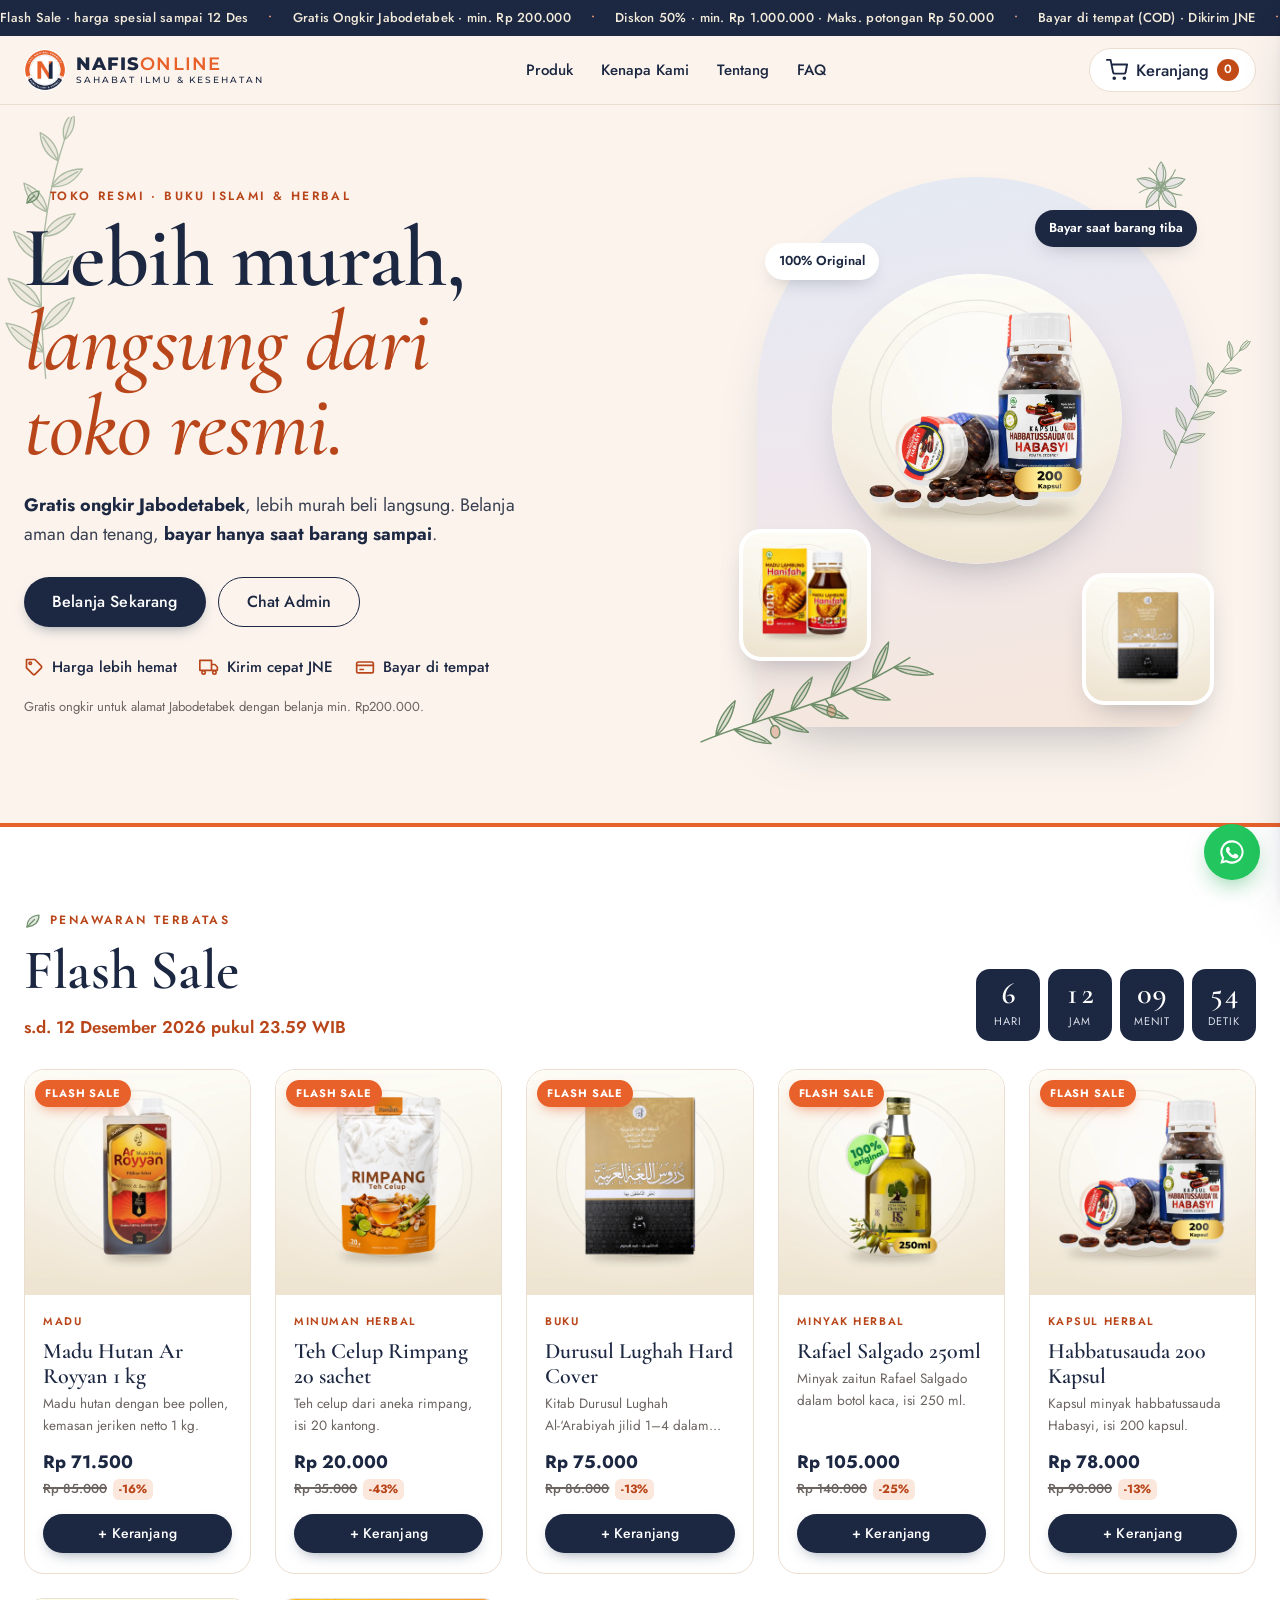
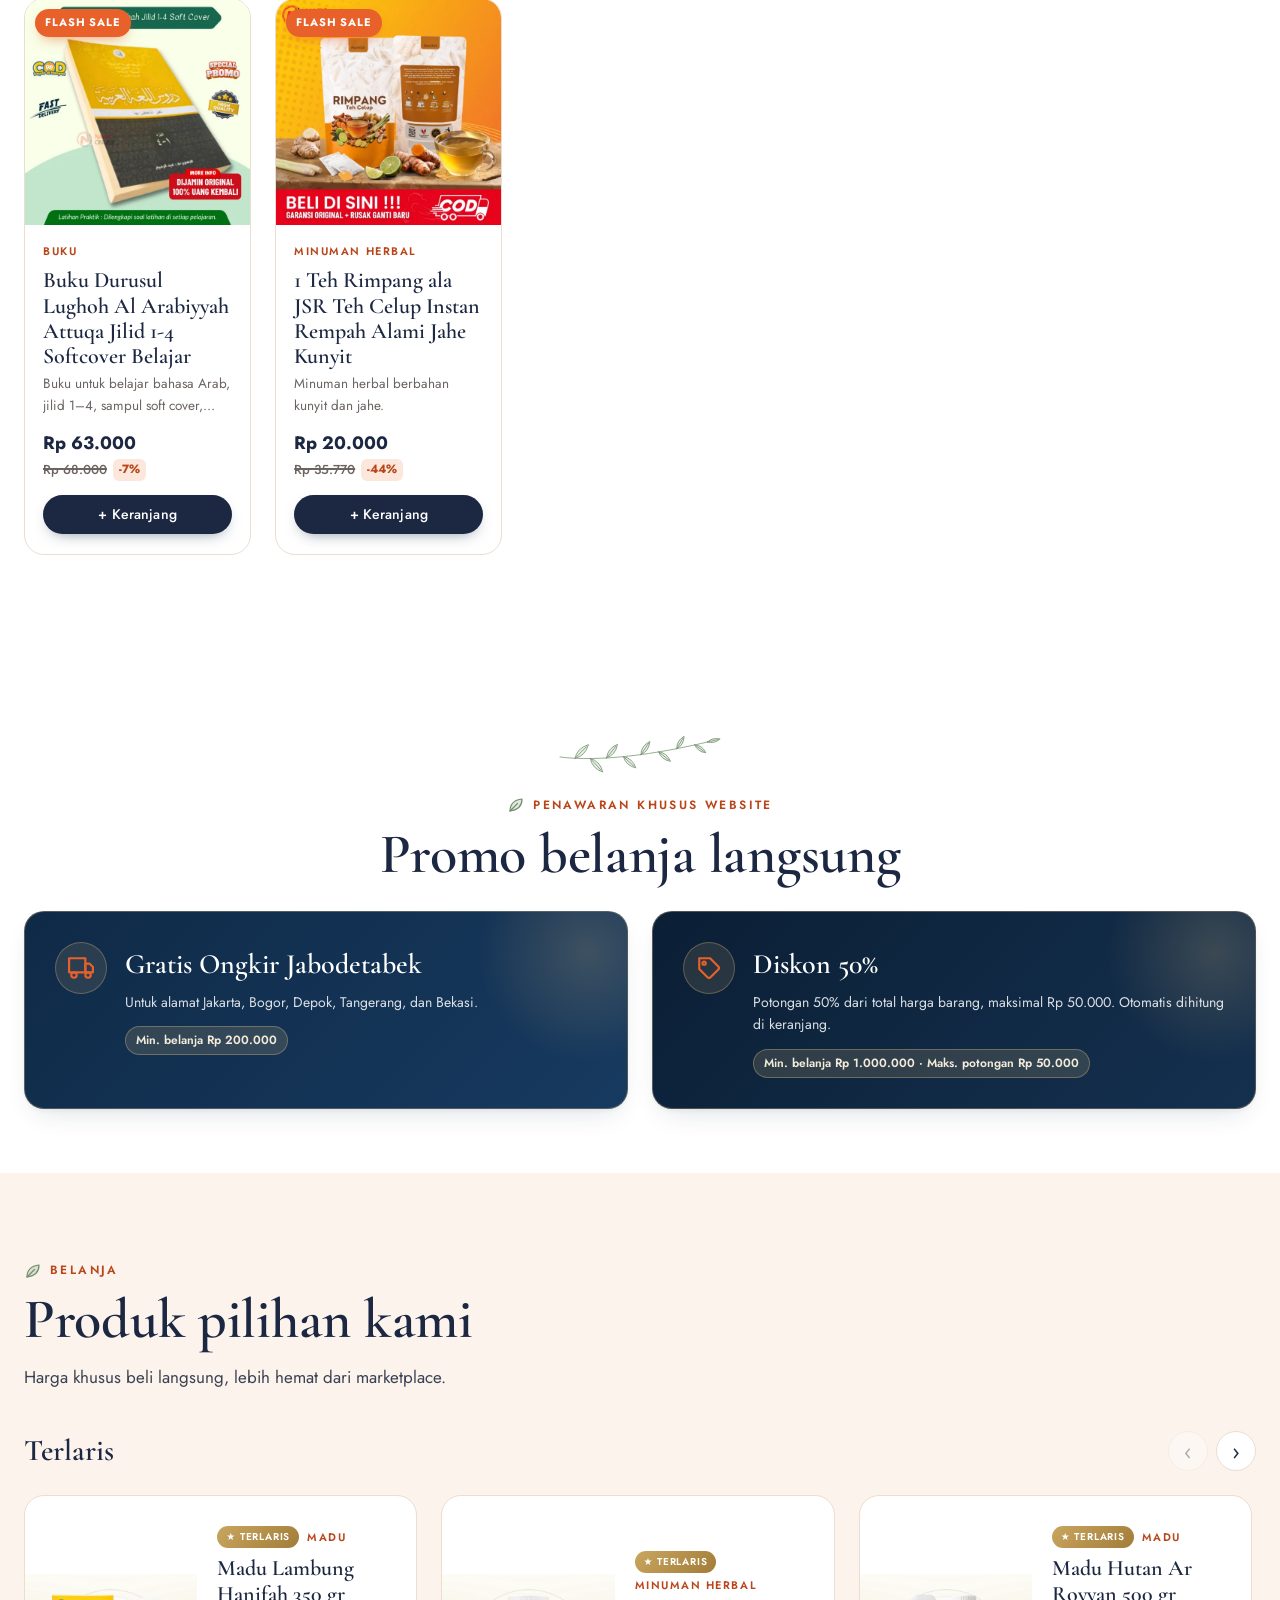
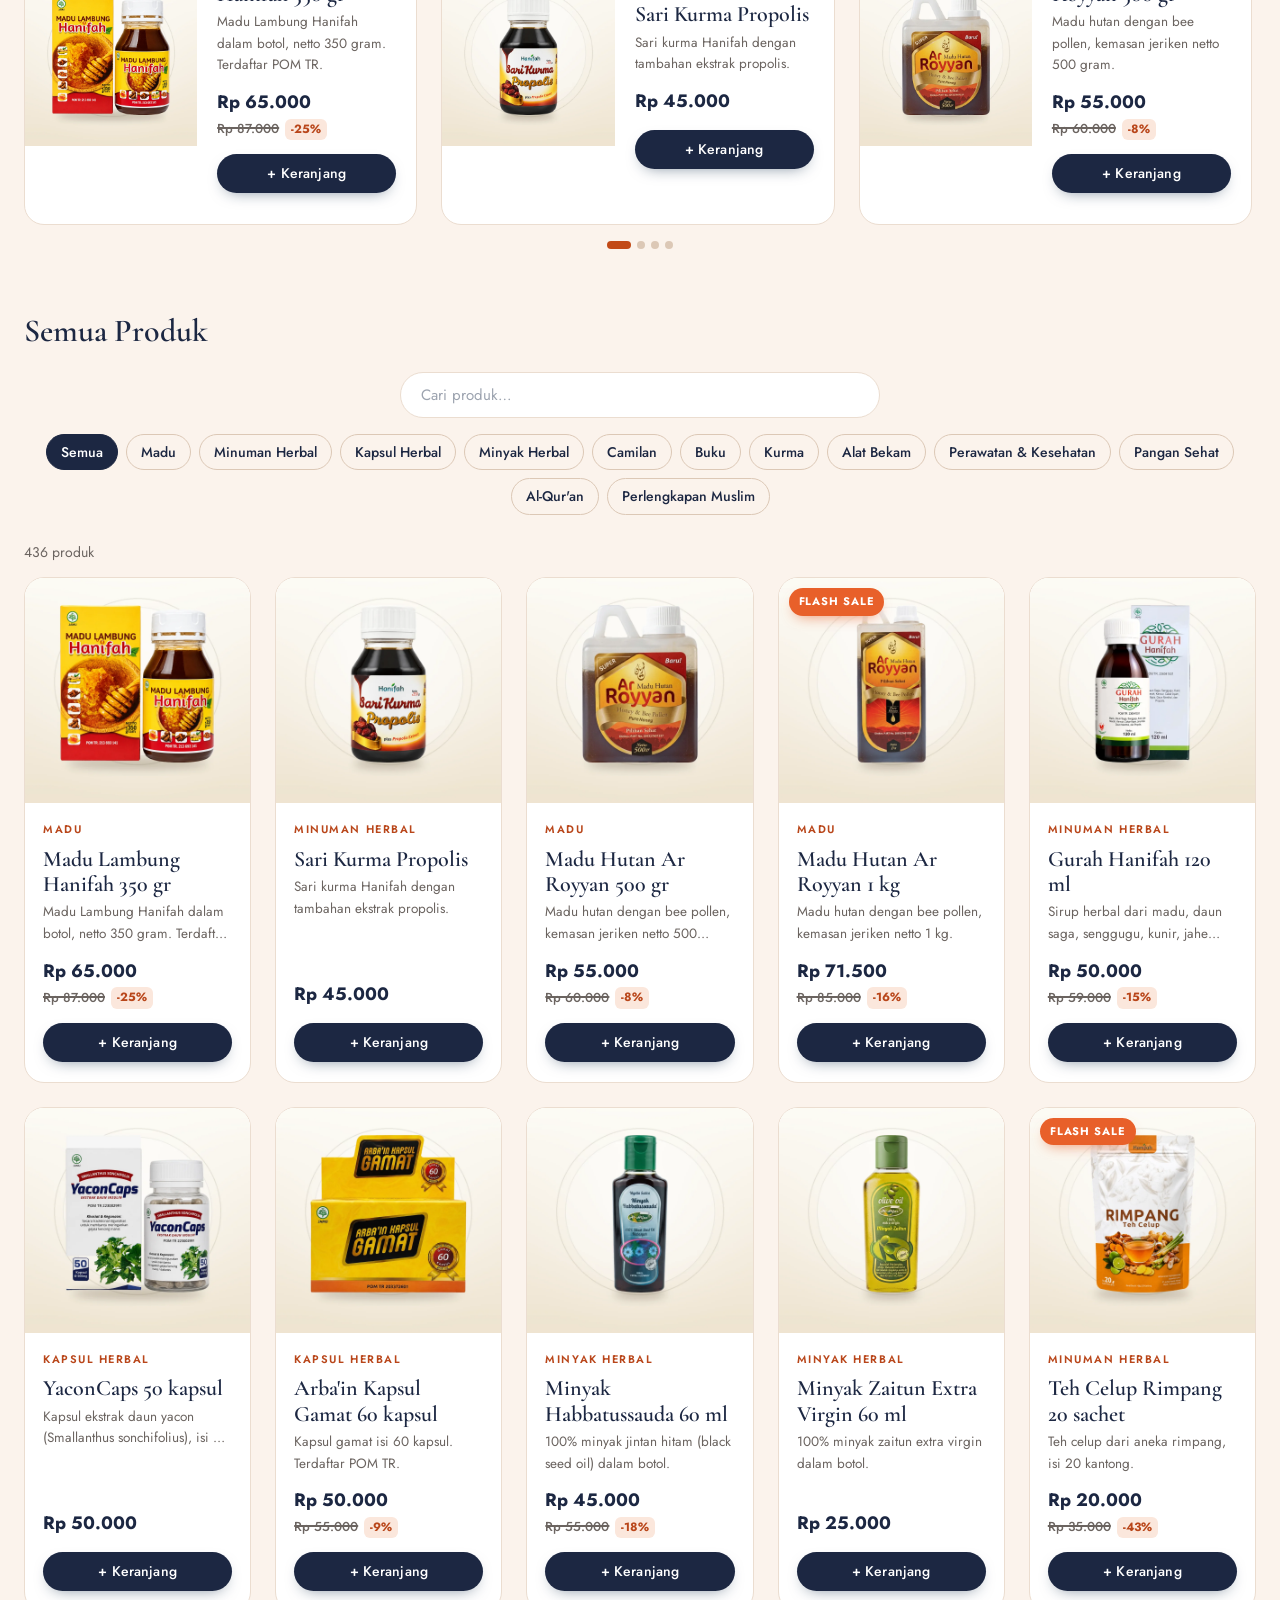
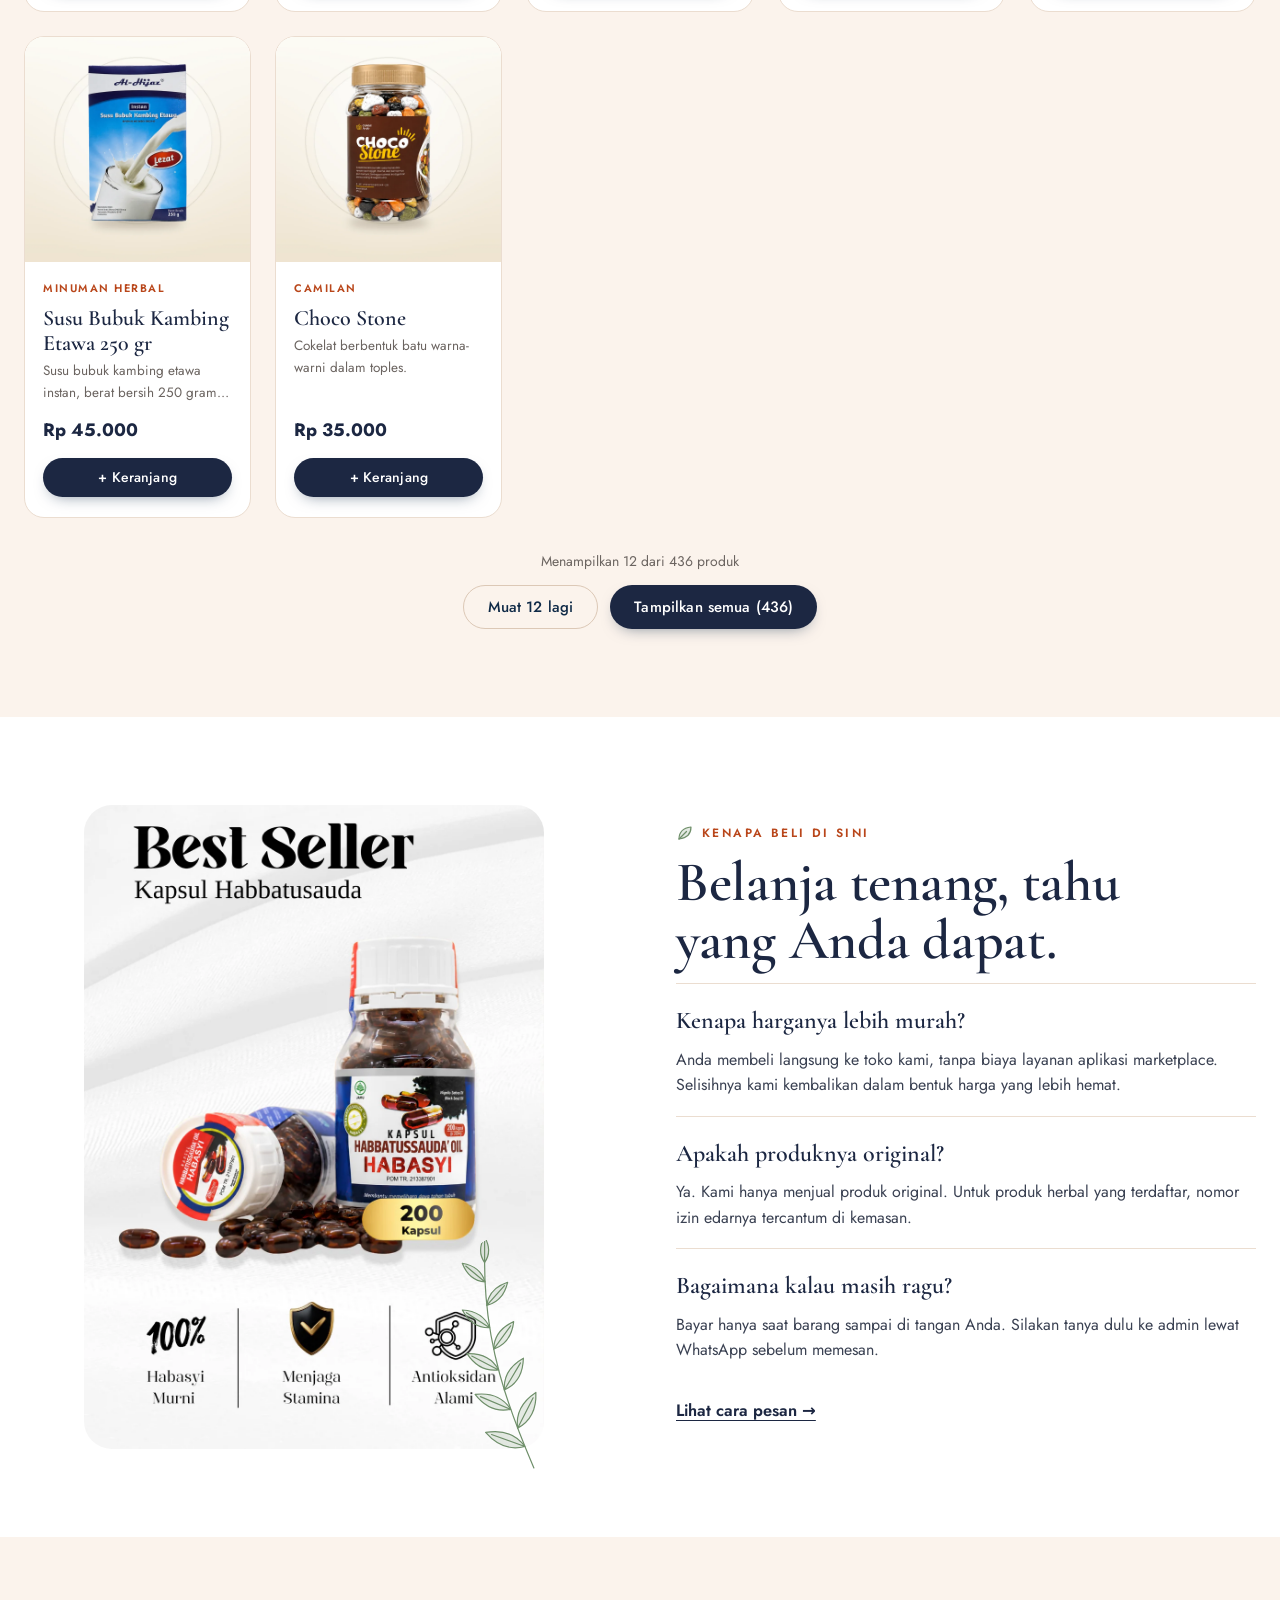
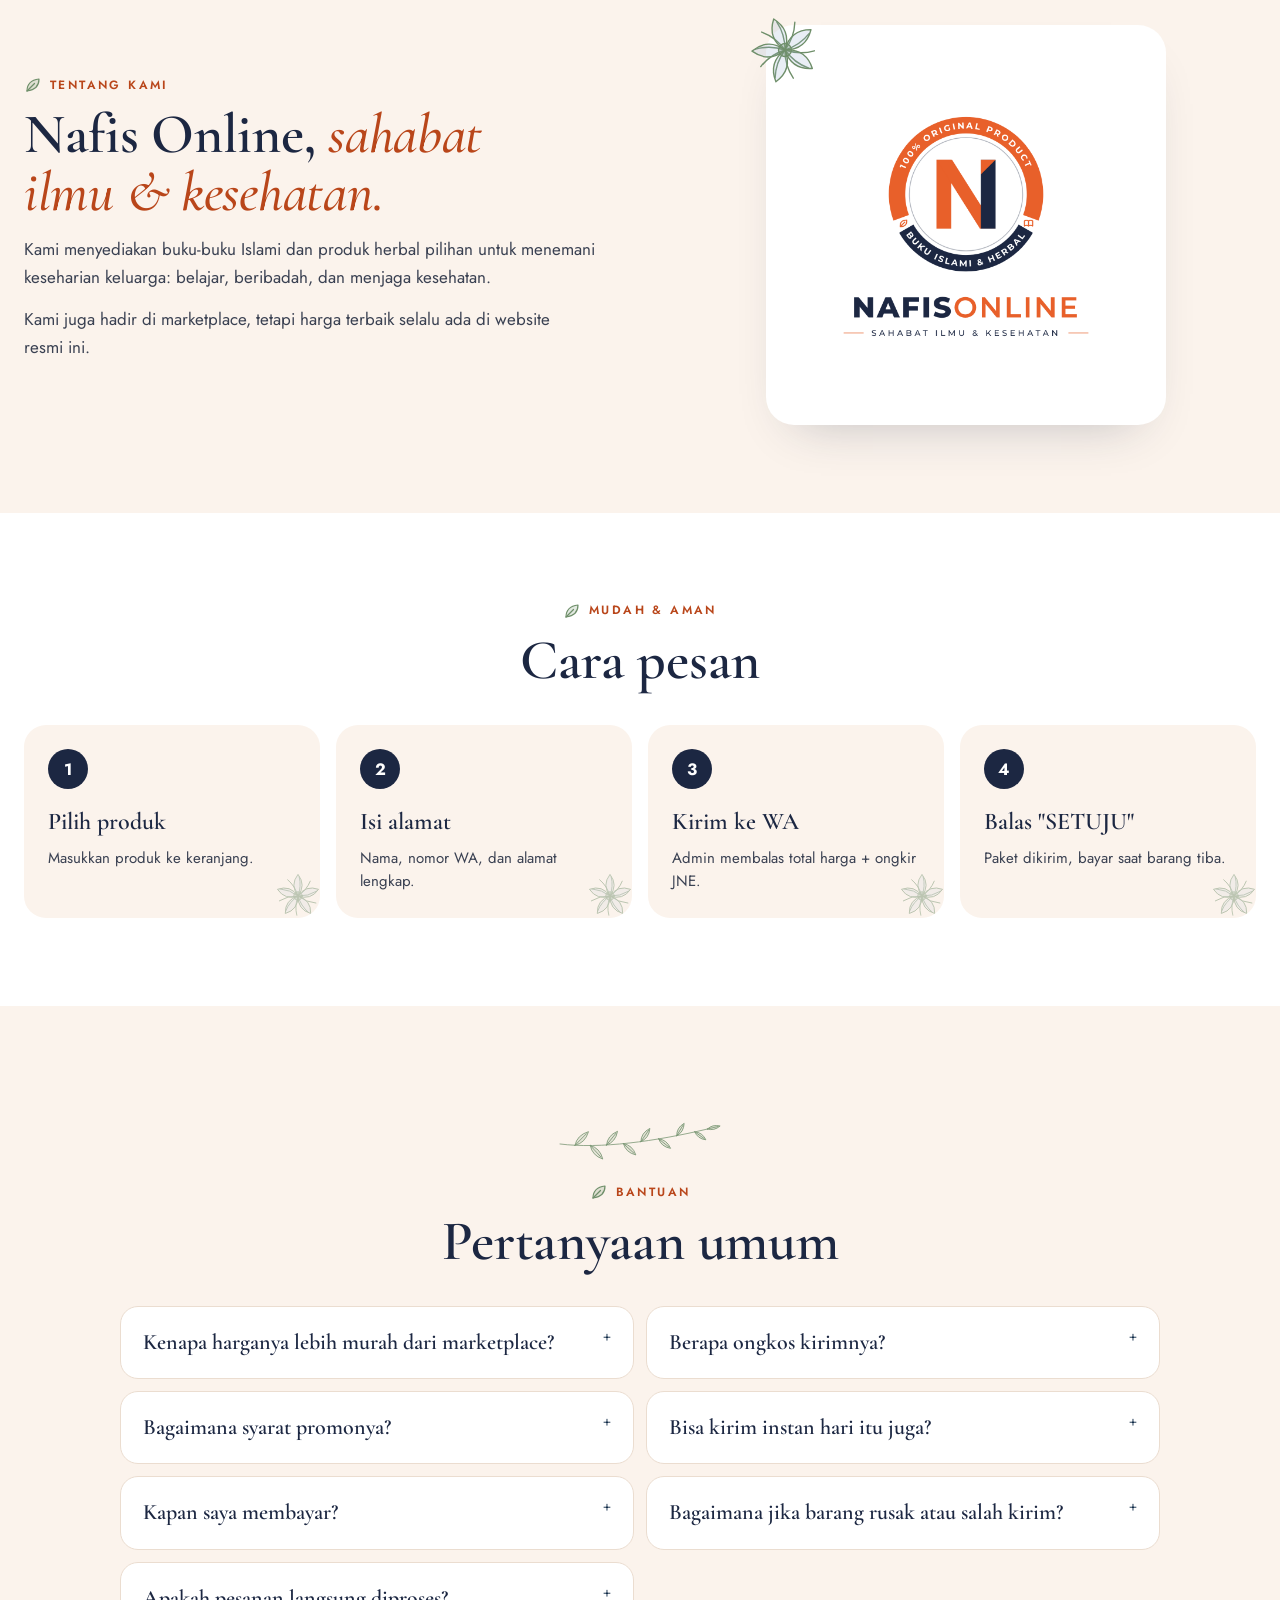
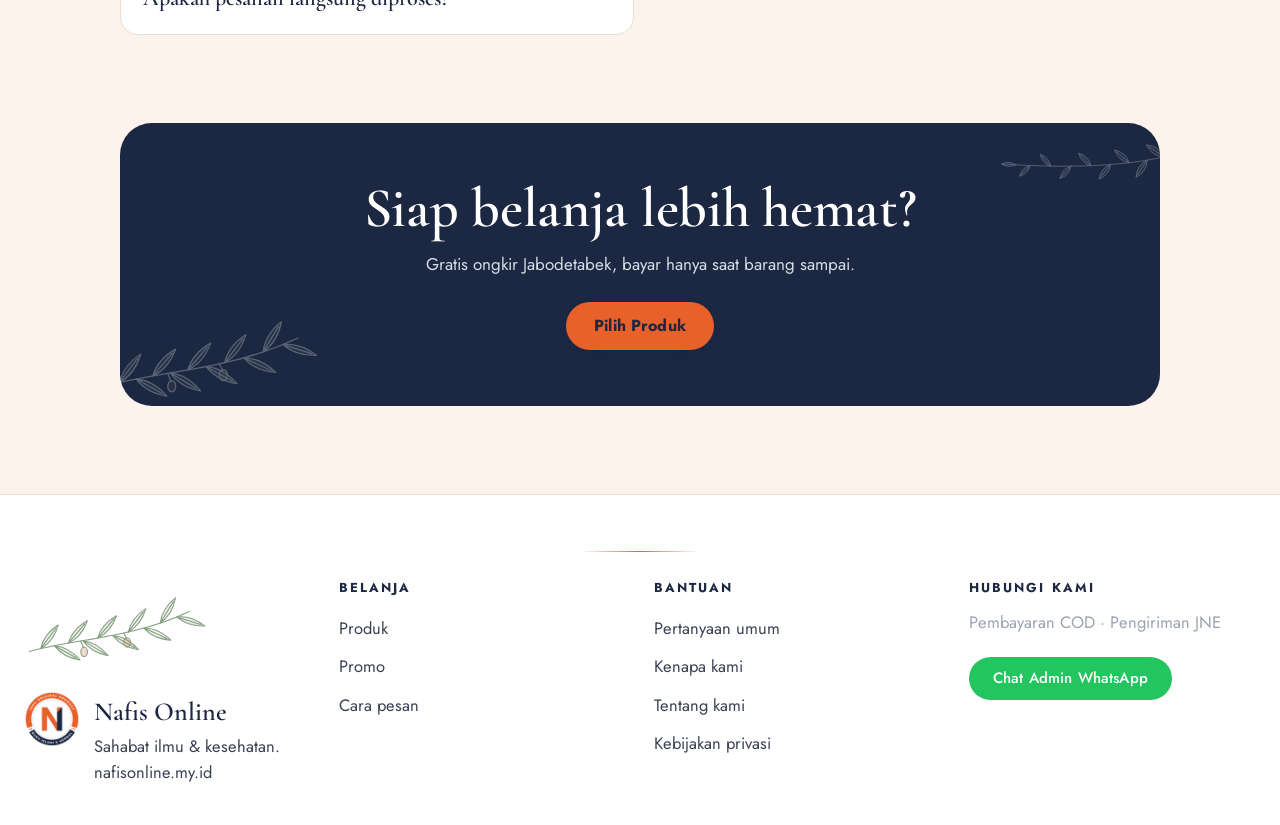
==== index.html @ 85256e3d "Kirim Instan (GoSend/GrabExpress) tahap 1: pilih lokasi di peta - Pilihan metode pengiriman di check" ====
<!doctype html>
<html lang="id">
<head>
  <meta charset="utf-8">
  <meta name="viewport" content="width=device-width, initial-scale=1">
  <title>Nafis Online — Harga Lebih Hemat, Kirim Cepat, Bayar di Tempat</title>
  <meta name="description" content="Beli langsung di Nafis Online, harga lebih hemat dibanding marketplace. Dikirim cepat via JNE, bayar di tempat (COD), pesan lewat WhatsApp.">
  <link rel="icon" href="assets/img/favicon.png?v=2" type="image/png">
  <link rel="apple-touch-icon" href="assets/img/apple-touch-icon.png">
  <meta property="og:image" content="https://www.nafisonline.my.id/assets/img/logo.png">
  <link rel="preconnect" href="https://fonts.googleapis.com">
  <link href="https://fonts.googleapis.com/css2?family=Cormorant+Garamond:ital,wght@0,500;0,600;0,700;1,500;1,600&family=Jost:wght@400;500;600&family=Montserrat:wght@500;600;800&display=swap" rel="stylesheet">
  <link rel="stylesheet" href="assets/css/style.css?v=26">
  <link rel="stylesheet" href="assets/css/elegan.css?v=3">
  <link rel="stylesheet" href="assets/css/yuko.css?v=7">
  <script src="assets/js/config.js?v=29"></script>
</head>
<body>

  <!-- BAR PROMO -->
  <div class="promo-bar hidden" id="promoBar"></div>

  <!-- HEADER -->
  <header class="header y-header">
    <div class="container header-inner">
      <a href="#" class="brand y-brand" aria-label="Nafis Online, ke atas">
        <img src="assets/img/logo-mark.png" alt="" width="42" height="42">
        <span class="y-brand-text"><span class="y-word">NAFIS<span>ONLINE</span></span><span class="y-tag">SAHABAT ILMU &amp; KESEHATAN</span></span>
      </a>
      <nav class="y-nav" aria-label="Menu utama">
        <a href="#produk">Produk</a>
        <a href="#kenapa">Kenapa Kami</a>
        <a href="#tentang">Tentang</a>
        <a href="#faq">FAQ</a>
      </nav>
      <button class="cart-btn" id="openCart" aria-label="Buka keranjang">
        <svg width="22" height="22" viewBox="0 0 24 24" fill="none" stroke="currentColor" stroke-width="2" stroke-linecap="round" stroke-linejoin="round"><circle cx="9" cy="21" r="1"/><circle cx="20" cy="21" r="1"/><path d="M1 1h4l2.7 13.4a2 2 0 0 0 2 1.6h9.7a2 2 0 0 0 2-1.6L23 6H6"/></svg>
        <span>Keranjang</span>
        <span class="badge" id="cartBadge">0</span>
      </button>
    </div>
  </header>

  <main id="isi">
  <!-- HERO -->
  <section class="y-hero">
    <img class="y-deco y-deco-hero-l" src="assets/img/herbal/sprig.svg" alt="" aria-hidden="true">
    <img class="y-deco y-deco-hero-n" src="assets/img/herbal/nigella.svg" alt="" aria-hidden="true">
    <div class="container y-hero-grid">
      <div class="y-hero-copy">
        <p class="y-kicker">Toko resmi · Buku Islami &amp; Herbal</p>
        <h1 class="y-h1">Lebih murah, <em>langsung dari toko resmi.</em></h1>
        <p class="y-lead"><b>Gratis ongkir Jabodetabek</b>, lebih murah beli langsung. Belanja aman dan tenang, <b>bayar hanya saat barang sampai</b>.</p>
        <div class="y-actions">
          <a href="#produk" class="btn btn-primary btn-lg">Belanja Sekarang</a>
          <a class="btn btn-outline btn-lg" id="heroWa" target="_blank" rel="noopener">Chat Admin</a>
        </div>
        <ul class="y-trust" aria-label="Keunggulan belanja di Nafis Online">
          <li><svg viewBox="0 0 24 24" aria-hidden="true"><path d="M20.6 13.4 13.4 20.6a2 2 0 0 1-2.8 0L3 13V3h10l7.6 7.6a2 2 0 0 1 0 2.8z"/><circle cx="7.5" cy="7.5" r="1.5"/></svg>Harga lebih hemat</li>
          <li><svg viewBox="0 0 24 24" aria-hidden="true"><path d="M1 4h14v12H1zM15 9h4l3 3v4h-7z"/><circle cx="5.5" cy="18.5" r="2"/><circle cx="18.5" cy="18.5" r="2"/></svg>Kirim cepat JNE</li>
          <li><svg viewBox="0 0 24 24" aria-hidden="true"><rect x="2" y="6" width="20" height="13" rx="2"/><path d="M2 10h20M6 15h4"/></svg>Bayar di tempat</li>
        </ul>
        <p class="y-note">Gratis ongkir untuk alamat Jabodetabek dengan belanja min. Rp200.000.</p>
      </div>
      <div class="y-hero-art" aria-hidden="true">
        <div class="y-arch">
          <div class="y-disc"><img src="assets/img/produk/habbatusauda-200-kapsul.webp" alt="" width="400" height="400"></div>
          <div class="y-tile y-tile-a"><img src="assets/img/produk/madu-lambung-hanifah.webp" alt="" width="200" height="200"></div>
          <div class="y-tile y-tile-b"><img src="assets/img/produk/durusul-lughah-hard-cover.webp" alt="" width="200" height="200"></div>
          <span class="y-chip y-chip-a">100% Original</span>
          <span class="y-chip y-chip-b">Bayar saat barang tiba</span>
          <img class="y-deco y-deco-olive" src="assets/img/herbal/olive.svg" alt="">
          <img class="y-deco y-deco-sprig" src="assets/img/herbal/sprig.svg" alt="">
        </div>
      </div>
    </div>
  </section>

  <!-- FLASH SALE -->
  <section class="section y-products y-flash hidden" id="flashSale" aria-labelledby="fsTitle">
    <div class="container">
      <div class="y-flash-head">
        <div>
          <p class="y-kicker">Penawaran terbatas</p>
          <h2 class="y-h2" id="fsTitle">Flash Sale</h2>
          <p class="y-sub" id="fsUntil"></p>
        </div>
        <div class="fs-countdown" role="timer" aria-live="off" aria-label="Sisa waktu flash sale" id="fsCountdown"></div>
      </div>
      <div class="grid" id="flashGrid"></div>
    </div>
  </section>

  <!-- PROMO -->
  <section class="section y-promo" id="promo">
    <div class="container">
      <img class="y-divider" src="assets/img/herbal/sprig-h.svg" alt="" aria-hidden="true">
      <p class="y-kicker center">Penawaran khusus website</p>
      <h2 class="y-h2 center">Promo belanja langsung</h2>
      <div class="promo-grid" id="promoGrid"></div>
    </div>
  </section>

  <!-- PRODUK -->
  <section class="section y-products" id="produk">
    <div class="container">
      <div class="y-head">
        <p class="y-kicker">Belanja</p>
        <h2 class="y-h2">Produk pilihan kami</h2>
        <p class="y-sub">Harga khusus beli langsung, lebih hemat dari marketplace.</p>
      </div>

      <div class="featured hidden" id="featured">
        <div class="featured-head">
          <h3>Terlaris</h3>
          <div class="featured-nav">
            <button class="icon-btn" id="featPrev" aria-label="Sebelumnya">‹</button>
            <button class="icon-btn" id="featNext" aria-label="Berikutnya">›</button>
          </div>
        </div>
        <div class="featured-track" id="featuredTrack"></div>
        <div class="featured-dots" id="featuredDots"></div>
      </div>

      <h3 class="sub-title">Semua Produk</h3>
      <div class="toolbar">
        <input type="search" id="search" class="input" placeholder="Cari produk…" autocomplete="off" aria-label="Cari produk">
      </div>
      <div class="chips" id="categories"></div>
      <p class="result-info" id="resultInfo"></p>
      <div class="grid" id="productGrid">
        <p class="muted center">Memuat produk…</p>
      </div>
      <div class="load-wrap hidden" id="loadWrap">
        <p class="load-info" id="loadInfo"></p>
        <div class="load-btns">
          <button class="btn btn-ghost load-more" id="loadMore">Muat 12 lagi</button>
          <button class="btn btn-primary" id="showAll">Tampilkan semua</button>
        </div>
      </div>
    </div>
  </section>

  <!-- KENAPA KAMI -->
  <section class="section y-why" id="kenapa">
    <div class="container y-split">
      <div class="y-photo-wrap"><figure class="y-photo"><img src="assets/img/hero/slide-best-seller-habasyi.webp" alt="Kapsul Habbatussauda Habasyi isi 200 kapsul" width="1000" height="1400" loading="lazy"></figure><img class="y-deco" src="assets/img/herbal/sprig.svg" alt="" aria-hidden="true"></div>
      <div>
        <p class="y-kicker">Kenapa beli di sini</p>
        <h2 class="y-h2">Belanja tenang, tahu yang Anda dapat.</h2>
        <div class="y-qa">
          <h3>Kenapa harganya lebih murah?</h3>
          <p>Anda membeli langsung ke toko kami, tanpa biaya layanan aplikasi marketplace. Selisihnya kami kembalikan dalam bentuk harga yang lebih hemat.</p>
        </div>
        <div class="y-qa">
          <h3>Apakah produknya original?</h3>
          <p>Ya. Kami hanya menjual produk original. Untuk produk herbal yang terdaftar, nomor izin edarnya tercantum di kemasan.</p>
        </div>
        <div class="y-qa">
          <h3>Bagaimana kalau masih ragu?</h3>
          <p>Bayar hanya saat barang sampai di tangan Anda. Silakan tanya dulu ke admin lewat WhatsApp sebelum memesan.</p>
        </div>
        <a href="#cara-pesan" class="y-link">Lihat cara pesan →</a>
      </div>
    </div>
  </section>

  <!-- TENTANG -->
  <section class="section y-about" id="tentang">
    <div class="container y-split y-split-rev">
      <div>
        <p class="y-kicker">Tentang kami</p>
        <h2 class="y-h2">Nafis Online, <em>sahabat ilmu &amp; kesehatan.</em></h2>
        <p class="y-body">Kami menyediakan buku-buku Islami dan produk herbal pilihan untuk menemani keseharian keluarga: belajar, beribadah, dan menjaga kesehatan.</p>
        <p class="y-body">Kami juga hadir di marketplace, tetapi harga terbaik selalu ada di website resmi ini.</p>
      </div>
      <figure class="y-logo-panel"><img class="y-deco" src="assets/img/herbal/nigella.svg" alt="" aria-hidden="true"><img src="assets/img/logo.png" alt="Logo Nafis Online" width="1200" height="1200" loading="lazy"></figure>
    </div>
  </section>

  <!-- CARA PESAN -->
  <section class="section y-steps" id="cara-pesan">
    <div class="container">
      <div class="y-head center">
        <p class="y-kicker">Mudah &amp; aman</p>
        <h2 class="y-h2">Cara pesan</h2>
      </div>
      <ol class="y-step-list">
        <li><b>1</b><h3>Pilih produk</h3><p>Masukkan produk ke keranjang.</p></li>
        <li><b>2</b><h3>Isi alamat</h3><p>Nama, nomor WA, dan alamat lengkap.</p></li>
        <li><b>3</b><h3>Kirim ke WA</h3><p>Admin membalas total harga + ongkir JNE.</p></li>
        <li><b>4</b><h3>Balas "SETUJU"</h3><p>Paket dikirim, bayar saat barang tiba.</p></li>
      </ol>
    </div>
  </section>

  <!-- FAQ -->
  <section class="section y-faq" id="faq">
    <div class="container">
      <div class="y-head center">
        <img class="y-divider" src="assets/img/herbal/sprig-h.svg" alt="" aria-hidden="true">
        <p class="y-kicker">Bantuan</p>
        <h2 class="y-h2">Pertanyaan umum</h2>
      </div>
      <div class="y-faq-grid">
        <details class="faq"><summary>Kenapa harganya lebih murah dari marketplace?</summary><p>Karena Anda membeli langsung ke toko kami, tanpa biaya layanan aplikasi marketplace. Selisih itu kami kembalikan ke Anda dalam bentuk harga yang lebih hemat.</p></details>
        <details class="faq"><summary>Berapa ongkos kirimnya?</summary><p>Ongkir JNE dihitung admin sesuai alamat Anda, lalu dikirim lewat WhatsApp bersama total pembayaran sebelum paket dikirim.</p></details>
        <details class="faq"><summary>Bagaimana syarat promonya?</summary><p>Gratis ongkir berlaku untuk alamat Jakarta, Bogor, Depok, Tangerang, dan Bekasi dengan belanja minimal Rp200.000. Diskon 50% berlaku untuk belanja minimal Rp1.000.000, dihitung dari total harga barang dengan potongan maksimal Rp50.000. Kedua promo bisa didapat bersamaan.</p></details>
        <details class="faq"><summary>Bisa kirim instan hari itu juga?</summary><p>Bisa, untuk area sekitar Depok dan sekitarnya lewat GoSend atau GrabExpress. Pilih "Kirim Instan" saat checkout dan tandai lokasi Anda di peta. Admin akan mengirim ongkir instan dan cara pembayarannya lewat WhatsApp sebelum driver dipesan.</p></details>
        <details class="faq"><summary>Kapan saya membayar?</summary><p>Saat paket tiba. Pembayaran (harga barang + ongkir) diserahkan langsung ke kurir JNE.</p></details>
        <details class="faq"><summary>Bagaimana jika barang rusak atau salah kirim?</summary><p>Silakan hubungi admin via WhatsApp untuk konsultasi penukaran atau pengembalian.</p></details>
        <details class="faq"><summary>Apakah pesanan langsung diproses?</summary><p>Pesanan diproses setelah Anda membalas "SETUJU" atas rincian total yang dikirim admin.</p></details>
      </div>
    </div>
  </section>

  <!-- AJAKAN -->
  <section class="y-cta">
    <div class="container y-cta-box">
      <img class="y-deco y-deco-l" src="assets/img/herbal/olive.svg" alt="" aria-hidden="true">
      <img class="y-deco y-deco-r" src="assets/img/herbal/sprig-h.svg" alt="" aria-hidden="true">
      <h2 class="y-h2">Siap belanja lebih hemat?</h2>
      <p>Gratis ongkir Jabodetabek, bayar hanya saat barang sampai.</p>
      <a href="#produk" class="btn btn-primary btn-lg">Pilih Produk</a>
    </div>
  </section>
  </main>

  <footer class="footer y-footer">
    <div class="container y-foot-grid">
      <div class="y-foot-brand-wrap"><img class="y-foot-olive" src="assets/img/herbal/olive.svg" alt="" aria-hidden="true"><div class="y-foot-brand">
        <img src="assets/img/logo-mark.png" alt="" width="56" height="56" loading="lazy">
        <p><b data-store-name>Nafis Online</b><br>Sahabat ilmu &amp; kesehatan.<br>nafisonline.my.id</p>
      </div></div>
      <div>
        <h3>Belanja</h3>
        <a href="#produk">Produk</a>
        <a href="#promo">Promo</a>
        <a href="#cara-pesan">Cara pesan</a>
      </div>
      <div>
        <h3>Bantuan</h3>
        <a href="#faq">Pertanyaan umum</a>
        <a href="#kenapa">Kenapa kami</a>
        <a href="#tentang">Tentang kami</a>
        <a href="kebijakan-privasi.html">Kebijakan privasi</a>
      </div>
      <div>
        <h3>Hubungi kami</h3>
        <p class="muted">Pembayaran COD · Pengiriman JNE</p>
        <a class="btn btn-wa" id="footerWa" target="_blank" rel="noopener">Chat Admin WhatsApp</a>
      </div>
    </div>
  </footer>

  <!-- TOMBOL WA MENGAMBANG -->
  <a class="wa-float" id="floatWa" target="_blank" rel="noopener" aria-label="Chat WhatsApp">
    <svg width="28" height="28" viewBox="0 0 24 24" fill="#fff"><path d="M12 2a10 10 0 0 0-8.6 15.1L2 22l5-1.3A10 10 0 1 0 12 2zm0 18.2a8.2 8.2 0 0 1-4.2-1.2l-.3-.2-3 .8.8-2.9-.2-.3A8.2 8.2 0 1 1 12 20.2zm4.5-6.1c-.2-.1-1.5-.7-1.7-.8-.2-.1-.4-.1-.6.1l-.8 1c-.1.2-.3.2-.5.1a6.7 6.7 0 0 1-3.3-2.9c-.3-.4.2-.4.7-1.3.1-.2 0-.3 0-.4l-.8-1.8c-.2-.5-.4-.4-.6-.4h-.5a1 1 0 0 0-.7.3 3 3 0 0 0-.9 2.2 5.2 5.2 0 0 0 1.1 2.7 11.8 11.8 0 0 0 4.5 4c1.7.7 2.3.8 3.2.6.5-.1 1.5-.6 1.7-1.2.2-.6.2-1.1.2-1.2-.1-.1-.3-.2-.5-.3z"/></svg>
  </a>

  <!-- KERANJANG (DRAWER) -->
  <div class="overlay" id="overlay"></div>
  <aside class="drawer" id="drawer" aria-hidden="true">
    <div class="drawer-head">
      <h2 id="drawerTitle">Keranjang</h2>
      <button class="icon-btn" id="closeCart" aria-label="Tutup">✕</button>
    </div>

    <!-- Langkah 1: daftar item -->
    <div class="drawer-body" id="stepCart">
      <div id="cartItems"></div>
      <div class="cart-summary">
        <p class="promo-hint hidden" id="promoHint"></p>
        <div class="promo-progress hidden" id="promoProgress"><span></span></div>
        <div class="row"><span>Subtotal</span><span id="cartSubtotal">Rp 0</span></div>
        <div class="row discount hidden" id="cartDiscountRow"><span id="cartDiscountLabel">Diskon</span><span id="cartDiscount">−Rp 0</span></div>
        <div class="row muted"><span>Ongkir JNE</span><span id="cartShip">Dikonfirmasi admin</span></div>
        <div class="row total"><span>Total barang</span><b id="cartTotal">Rp 0</b></div>
        <button class="btn btn-primary btn-block" id="toCheckout">Lanjut Isi Alamat</button>
      </div>
    </div>

    <!-- Langkah 2: form alamat -->
    <form class="drawer-body hidden" id="stepCheckout" novalidate>
      <label>Nama Lengkap *<input class="input" name="nama" required></label>
      <label>No. WhatsApp *<input class="input" name="wa" type="tel" inputmode="tel" placeholder="08xxxxxxxxxx" required></label>
      <label>Alamat Lengkap *<textarea class="input" name="alamat" rows="3" placeholder="Jalan, nomor rumah, RT/RW, kelurahan/desa" required></textarea></label>
      <div class="two">
        <label>Kecamatan *<input class="input" name="kecamatan" required></label>
        <label>Kota/Kab. *<input class="input" name="kota" required></label>
      </div>
      <fieldset class="ship-method hidden" id="shipMethod">
        <legend>Metode Pengiriman *</legend>
        <label class="ship-opt"><input type="radio" name="kirim" value="jne" checked><span><b>JNE Reguler</b><small>Bayar di tempat (COD) · seluruh Indonesia</small></span></label>
        <label class="ship-opt"><input type="radio" name="kirim" value="instan"><span><b id="instantTitle">Kirim Instan</b><small id="instantSub">GoSend / GrabExpress · langsung diantar driver</small></span></label>
      </fieldset>
      <div class="instant-box hidden" id="instantBox">
        <p class="instant-help">Tandai lokasi pengiriman: ketuk peta atau geser pin ke rumah Anda.</p>
        <button type="button" class="btn btn-ghost btn-block" id="useMyLoc">Gunakan lokasi saya sekarang</button>
        <div class="instant-map" id="instantMap" aria-label="Peta untuk memilih lokasi pengiriman"></div>
        <p class="ship-status" id="instantStatus" aria-live="polite">Belum ada titik lokasi.</p>
      </div>
      <p class="ship-status hidden" id="shipStatus"></p>
      <label>Kode Pos *<input class="input" name="kodepos" inputmode="numeric" maxlength="5" required></label>
      <label>Catatan (opsional)<textarea class="input" name="catatan" rows="2"></textarea></label>
      <p class="note" id="checkoutNote">Pembayaran <b>COD</b>. Admin akan membalas rincian total (barang + ongkir JNE). Pesanan diproses setelah Anda membalas <b>SETUJU</b>.</p>
      <p class="error hidden" id="formError"></p>
      <button type="submit" class="btn btn-wa btn-block">Kirim Pesanan ke WhatsApp</button>
      <button type="button" class="btn btn-ghost btn-block" id="backToCart">← Kembali ke Keranjang</button>
    </form>

    <!-- Langkah 3: terima kasih -->
    <div class="drawer-body hidden center" id="stepDone">
      <div class="done-icon">✓</div>
      <h3>Pesanan terkirim ke WhatsApp</h3>
      <p class="muted">Jika WhatsApp tidak terbuka otomatis, tekan tombol di bawah.</p>
      <a class="btn btn-wa btn-block" id="retryWa" target="_blank" rel="noopener">Buka WhatsApp</a>
      <button class="btn btn-ghost btn-block" id="doneClose">Tutup</button>
    </div>
  </aside>

  <!-- POP-UP DETAIL PRODUK -->
  <div class="pm" id="pm" aria-hidden="true">
    <div class="pm-backdrop" data-pm-close></div>
    <div class="pm-panel" role="dialog" aria-modal="true" aria-labelledby="pmName">
      <button class="pm-close" id="pmClose" data-pm-close aria-label="Tutup">✕</button>
      <div class="pm-media" id="pmMedia">
        <span class="ph" id="pmPh"></span>
        <img id="pmImg" alt="">
        <span class="pm-hint" id="pmHint">Ketuk foto untuk memperbesar</span>
      </div>
      <div class="pm-info">
        <span class="card-cat" id="pmCat"></span>
        <h2 class="pm-name" id="pmName"></h2>
        <div id="pmPrice"></div>
        <p class="pm-desc" id="pmDesc"></p>
        <div class="card-action pm-action" id="pmAction"></div>
        <a class="pm-ask" id="pmAsk" target="_blank" rel="noopener">Tanya produk ini via WhatsApp</a>
      </div>
    </div>
  </div>

  <div class="toast" id="toast"></div>

  <script src="assets/js/app.js?v=30"></script>
  </body>
</html>
---- assets/css/style.css ----
/* =========================================================
   Tema Hanifah Store — gaya TailGrids v3
   Warna, radius, bayangan, dan font mengikuti token TailGrids
   ========================================================= */
:root{
  /* Primer */
  --brand:#3758F9;
  --brand-dark:#1B44C8;
  --brand-soft:#EEF2FF;
  --ring:0 0 0 3px rgba(55,88,249,.20);
  /* Semantik */
  --wa:#22C55E;
  --wa-dark:#16A34A;
  --danger:#DC2626;
  /* Netral */
  --display:#090E34;
  --ink:#111827;
  --text:#374151;
  --muted:#6B7280;
  --line:#E5E7EB;
  --line-strong:#D1D5DB;
  --bg:#FFFFFF;
  --bg-alt:#F9FAFB;
  --bg-sub:#F3F4F6;
  /* Bentuk */
  --radius:8px;
  --radius-lg:12px;
  --shadow-sm:0 1px 2px rgba(9,14,52,.05),0 1px 3px rgba(9,14,52,.08);
  --shadow-md:0 4px 6px -1px rgba(9,14,52,.08),0 2px 4px -2px rgba(9,14,52,.06);
  --shadow-lg:0 10px 15px -3px rgba(9,14,52,.08),0 4px 6px -4px rgba(9,14,52,.05);
  --shadow:var(--shadow-lg);
}
*{box-sizing:border-box;margin:0;padding:0}
html{scroll-behavior:smooth}
body{font-family:"Inter",system-ui,-apple-system,sans-serif;font-size:15px;color:var(--text);background:var(--bg);line-height:1.6;-webkit-font-smoothing:antialiased}
h1,h2,h3{color:var(--display)}
img{max-width:100%;display:block}
a{color:inherit;text-decoration:none}
button{font:inherit;cursor:pointer;border:0;background:none;color:inherit}
.container{width:100%;max-width:1280px;margin:0 auto;padding:0 16px}
@media (min-width:768px){.container{padding:0 24px}}
.narrow{max-width:768px}
.center{text-align:center}
.muted{color:var(--muted)}
.hidden{display:none!important}

/* Tombol */
.btn{display:inline-flex;align-items:center;justify-content:center;gap:8px;padding:10px 24px;border-radius:var(--radius);font-weight:500;font-size:15px;line-height:1.5;transition:background .15s,border-color .15s,color .15s,box-shadow .15s}
.btn:focus-visible{outline:none;box-shadow:var(--ring)}
.btn-primary{background:var(--brand);color:#fff}
.btn-primary:hover{background:var(--brand-dark)}
.btn-wa{background:var(--wa);color:#fff}
.btn-wa:hover{background:var(--wa-dark)}
.btn-ghost{color:var(--text)}
.btn-ghost:hover{background:var(--bg-sub)}
.btn-lg{padding:12px 28px;font-size:16px}
.btn-block{width:100%;margin-top:10px}
.btn:disabled{opacity:.5;cursor:not-allowed}
.icon-btn{width:36px;height:36px;border-radius:var(--radius);display:grid;place-items:center;font-size:1rem;color:var(--muted)}
.icon-btn:hover{background:var(--bg-sub);color:var(--ink)}

/* Header */
.header{position:sticky;top:0;z-index:30;background:rgba(255,255,255,.9);backdrop-filter:blur(8px);border-bottom:1px solid var(--line)}
.header-inner{display:flex;align-items:center;justify-content:space-between;height:68px}
.brand{display:flex;align-items:center;gap:10px;font-weight:700;font-size:18px;color:var(--display)}
.brand-logo{height:36px;width:auto;max-width:140px;object-fit:contain;border-radius:var(--radius)}
.cart-btn{position:relative;display:flex;align-items:center;gap:8px;padding:8px 16px;border:1.5px solid var(--line);border-radius:var(--radius);font-weight:500;color:var(--ink);transition:.15s}
.cart-btn:hover{border-color:var(--brand);color:var(--brand);background:var(--brand-soft)}
.badge{min-width:22px;height:22px;padding:0 7px;border-radius:9999px;background:var(--brand);color:#fff;font-size:12px;font-weight:600;display:grid;place-items:center}

/* Hero */
.hero{position:relative;overflow:hidden;background:linear-gradient(180deg,var(--brand-soft),#fff 75%);padding:96px 0 88px;min-height:460px;display:flex;align-items:center}
.hero-bg{position:absolute;inset:0;z-index:0;opacity:0;transition:opacity .8s}
.hero-bg.is-ready{opacity:1}
.hero-inner{position:relative;z-index:1;text-align:center}
.hero-eyebrow{display:inline-flex;align-items:center;gap:6px;background:#fff;color:var(--brand);border:1px solid #C7D2FE;padding:4px 12px;border-radius:9999px;font-size:13px;font-weight:500;margin-bottom:20px}
.hero h1{font-size:clamp(32px,5.2vw,56px);line-height:1.12;font-weight:700;letter-spacing:-.02em;color:var(--display)}
.hero h1 span{color:var(--brand)}
.hero p{margin:18px auto 26px;max-width:560px;color:var(--muted);font-size:17px}
.hero-badges{display:flex;flex-wrap:wrap;justify-content:center;gap:8px;margin-bottom:32px}
.pill{background:#fff;border:1px solid var(--line);color:var(--text);padding:4px 12px;border-radius:9999px;font-size:13px;font-weight:500;box-shadow:var(--shadow-sm)}

/* Section */
.section{padding:88px 0}
.section-alt{background:var(--bg-alt);border-top:1px solid var(--line);border-bottom:1px solid var(--line)}
.section-title{font-size:clamp(26px,3.5vw,36px);font-weight:700;letter-spacing:-.01em;text-align:center;margin-bottom:40px}

/* Cara pesan */
.steps{display:grid;grid-template-columns:repeat(auto-fit,minmax(220px,1fr));gap:24px}
.step{background:#fff;border:1px solid var(--line);border-radius:var(--radius-lg);padding:24px;box-shadow:var(--shadow-sm);transition:box-shadow .15s}
.step:hover{box-shadow:var(--shadow-md)}
.step b{display:grid;place-items:center;width:44px;height:44px;border-radius:var(--radius);background:var(--brand-soft);color:var(--brand);font-weight:700;margin-bottom:16px}
.step h3{font-size:18px;font-weight:600;margin-bottom:6px}
.step p{color:var(--muted);font-size:14px}

/* Toolbar & filter */
.toolbar{max-width:480px;margin:0 auto 16px}
.input{width:100%;padding:10px 14px;border:1px solid var(--line-strong);border-radius:var(--radius);font:inherit;font-size:15px;background:#fff;color:var(--ink);transition:border-color .15s,box-shadow .15s}
.input::placeholder{color:#9CA3AF}
.input:focus{outline:none;border-color:var(--brand);box-shadow:var(--ring)}
.chips{display:flex;gap:8px;overflow-x:auto;padding-bottom:6px;margin-bottom:28px;justify-content:center;flex-wrap:wrap}
.chip{padding:6px 14px;border-radius:9999px;border:1px solid var(--line);background:#fff;font-size:14px;font-weight:500;color:var(--text);white-space:nowrap;transition:.15s}
.chip:hover{border-color:var(--brand);color:var(--brand)}
.chip.active{background:var(--brand);border-color:var(--brand);color:#fff}

/* Grid produk */
.grid{display:grid;grid-template-columns:repeat(auto-fill,minmax(200px,1fr));gap:24px}
.card{background:#fff;border:1px solid var(--line);border-radius:var(--radius-lg);overflow:hidden;display:flex;flex-direction:column;box-shadow:var(--shadow-sm);transition:box-shadow .2s,transform .2s}
.card:hover{box-shadow:var(--shadow-lg);transform:translateY(-3px)}
.card-img{aspect-ratio:1/1;background:var(--bg-sub);display:grid;place-items:center;overflow:hidden}
.card-img>*{grid-area:1/1}
.card-img img{width:100%;height:100%;object-fit:cover;position:relative}
.card-img .ph{font-size:36px;font-weight:700;color:#A5B4FC}
.card-body{padding:16px;display:flex;flex-direction:column;gap:4px;flex:1}
.card-cat{align-self:flex-start;font-size:12px;font-weight:500;color:var(--brand);background:var(--brand-soft);padding:2px 10px;border-radius:9999px;margin-bottom:4px}
.card-name{font-weight:600;font-size:16px;line-height:1.35;color:var(--display)}
.card-desc{font-size:14px;color:var(--muted);display:-webkit-box;-webkit-line-clamp:2;-webkit-box-orient:vertical;overflow:hidden}
.card-price{font-weight:700;font-size:18px;color:var(--display);margin-top:auto;padding-top:8px}
.card .btn{padding:9px 14px;font-size:14px;margin-top:10px}

/* FAQ */
.faq{border:1px solid var(--line);border-radius:var(--radius-lg);padding:18px 22px;margin-bottom:12px;background:#fff;box-shadow:var(--shadow-sm)}
.faq[open]{border-color:#C7D2FE}
.faq summary{font-weight:600;color:var(--display);cursor:pointer;list-style:none;display:flex;justify-content:space-between;gap:12px}
.faq summary::-webkit-details-marker{display:none}
.faq summary::after{content:"+";color:var(--brand);font-weight:600;font-size:20px;line-height:1}
.faq[open] summary::after{content:"−"}
.faq p{margin-top:10px;color:var(--muted);font-size:15px}

/* Footer */
.footer{background:var(--display);color:#D1D5DB;padding:56px 0 96px;text-align:center}
.footer p{margin-bottom:6px}
.footer b{color:#fff}
.footer .muted{color:#9CA3AF}
.footer .btn{margin-top:16px}

/* WA mengambang */
.wa-float{position:fixed;right:20px;bottom:20px;width:56px;height:56px;border-radius:9999px;background:var(--wa);display:grid;place-items:center;box-shadow:var(--shadow-lg);z-index:25;transition:background .15s}
.wa-float:hover{background:var(--wa-dark)}

/* Drawer */
.overlay{position:fixed;inset:0;background:rgba(9,14,52,.5);opacity:0;pointer-events:none;transition:.2s;z-index:40}
.overlay.show{opacity:1;pointer-events:auto}
.drawer{position:fixed;top:0;right:0;height:100%;width:min(440px,100%);background:#fff;z-index:50;transform:translateX(100%);transition:.25s;display:flex;flex-direction:column;box-shadow:var(--shadow-lg)}
.drawer.open{transform:none}
.drawer-head{display:flex;justify-content:space-between;align-items:center;padding:18px 24px;border-bottom:1px solid var(--line)}
.drawer-head h2{font-size:18px;font-weight:600}
.drawer-body{padding:20px 24px;overflow-y:auto;flex:1;display:flex;flex-direction:column}
#stepCheckout label{display:block;font-size:14px;font-weight:500;color:var(--ink);margin-bottom:14px}
#stepCheckout .input{margin-top:6px}
.two{display:grid;grid-template-columns:1fr 1fr;gap:12px}
.note{font-size:14px;background:var(--brand-soft);color:var(--brand-dark);padding:12px 14px;border-radius:var(--radius);margin:4px 0 8px}
.error{color:var(--danger);background:#FEF2F2;padding:8px 12px;border-radius:var(--radius);font-size:14px;font-weight:500;margin-top:6px}

.cart-item{display:flex;gap:14px;padding:14px 0;border-bottom:1px solid var(--line)}
.cart-item .thumb{width:60px;height:60px;border-radius:var(--radius);background:var(--bg-sub);flex-shrink:0;overflow:hidden;display:grid;place-items:center;font-weight:700;color:#A5B4FC}
.cart-item .thumb img{width:100%;height:100%;object-fit:cover}
.cart-item .info{flex:1;min-width:0}
.cart-item .name{font-weight:600;font-size:15px;color:var(--display)}
.cart-item .price{font-size:14px;color:var(--muted)}
.qty{display:flex;align-items:center;gap:6px;margin-top:8px}
.qty button{width:30px;height:30px;border-radius:var(--radius);border:1px solid var(--line-strong);font-weight:600;color:var(--ink)}
.qty button:hover{background:var(--bg-sub)}
.qty span{min-width:24px;text-align:center;font-weight:600}
.qty .remove{font-size:13px;color:var(--danger);margin-left:auto;border:0;width:auto;font-weight:500}
.qty .remove:hover{background:#FEF2F2}
.cart-summary{margin-top:auto;padding-top:16px}
.cart-summary .row{display:flex;justify-content:space-between;margin-bottom:8px}
.cart-summary .row b{color:var(--display)}
.empty{text-align:center;color:var(--muted);padding:48px 0}

.done-icon{width:64px;height:64px;border-radius:9999px;background:#F0FDF4;color:var(--wa-dark);font-size:2rem;display:grid;place-items:center;margin:24px auto 16px}
#stepDone h3{margin-bottom:6px}

/* Toast */
.toast{position:fixed;left:50%;bottom:96px;transform:translate(-50%,20px);background:var(--display);color:#fff;padding:10px 18px;border-radius:var(--radius);font-size:14px;opacity:0;transition:.2s;z-index:60;pointer-events:none;box-shadow:var(--shadow-lg)}
.toast.show{opacity:1;transform:translate(-50%,0)}

@media (max-width:640px){
  .grid{grid-template-columns:repeat(2,1fr);gap:12px}
  .card-body{padding:12px}
  .card-name{font-size:14px}
  .card-price{font-size:16px}
  .cart-btn span:not(.badge){display:none}
  .section{padding:64px 0}
  .hero{padding:72px 0 64px;min-height:auto}
}

/* ================= PROMO ================= */
/* Bar promo: menempel di atas (statis) + teks berjalan */
.promo-bar{position:sticky;top:0;z-index:31;height:36px;background:var(--display);color:#fff;font-size:13px;font-weight:500;overflow:hidden;display:flex;align-items:center}
.promo-track{display:flex;width:max-content;animation:promo-run 40s linear infinite}
.promo-bar:hover .promo-track{animation-play-state:paused}
.promo-group{display:flex;align-items:center;gap:20px;padding-right:20px;white-space:nowrap}
.promo-bar i{font-style:normal;color:#A5B4FC}
@keyframes promo-run{from{transform:translateX(0)}to{transform:translateX(-50%)}}
@media (prefers-reduced-motion:reduce){.promo-track{animation:none}}
.has-promo-bar .header{top:36px}
.sr-only{position:absolute;width:1px;height:1px;padding:0;margin:-1px;overflow:hidden;clip:rect(0,0,0,0);white-space:nowrap;border:0}
.section-promo{padding:72px 0 0}
.promo-grid{display:grid;grid-template-columns:repeat(auto-fit,minmax(280px,1fr));gap:24px}
.promo-card{display:flex;gap:18px;align-items:flex-start;padding:28px;border-radius:var(--radius-lg);background:var(--brand);color:#fff;box-shadow:var(--shadow-md);position:relative;overflow:hidden}
.promo-card::after{content:"";position:absolute;right:-40px;top:-40px;width:160px;height:160px;border-radius:9999px;background:rgba(255,255,255,.10)}
.promo-card.alt{background:var(--display)}
.promo-icon{flex-shrink:0;width:52px;height:52px;border-radius:var(--radius-lg);background:rgba(255,255,255,.15);display:grid;place-items:center}
.promo-text{position:relative;z-index:1}
.promo-card h3{color:#fff;font-size:22px;font-weight:700;margin-bottom:4px}
.promo-card p{color:rgba(255,255,255,.85);font-size:14px;margin-bottom:12px}
.promo-term{display:inline-block;background:#fff;color:var(--display);font-size:12px;font-weight:600;padding:4px 10px;border-radius:9999px}
.promo-hint{font-size:13px;font-weight:500;color:var(--brand-dark);background:var(--brand-soft);padding:8px 12px;border-radius:var(--radius);margin-bottom:8px}
.promo-hint.ok{color:var(--wa-dark);background:#F0FDF4}
.promo-progress{height:6px;background:var(--bg-sub);border-radius:9999px;overflow:hidden;margin-bottom:14px}
.promo-progress span{display:block;height:100%;width:0;background:var(--brand);border-radius:9999px;transition:width .3s}
.cart-summary .row.discount{color:var(--wa-dark);font-weight:500}
.cart-summary .row .ok{color:var(--wa-dark);font-weight:500}
.cart-summary .row.total{border-top:1px solid var(--line);padding-top:10px;margin-top:4px;font-size:16px}
.ship-status{font-size:13px;color:var(--text);background:var(--bg-sub);padding:8px 12px;border-radius:var(--radius);margin:-4px 0 14px}
.ship-status.ok{color:var(--wa-dark);background:#F0FDF4;font-weight:500}
@media (max-width:640px){
  .section-promo{padding:56px 0 0}
  .promo-card{padding:22px}
  .promo-card h3{font-size:19px}
}

/* ================= PRODUK UNGGULAN & GRID ================= */
.featured{margin-bottom:56px}
.featured-head{display:flex;align-items:center;justify-content:space-between;margin-bottom:16px}
.featured-head h3{font-size:22px;font-weight:700}
.featured-nav{display:flex;gap:8px}
.featured-nav .icon-btn{width:40px;height:40px;border:1px solid var(--line-strong);background:#fff;color:var(--ink);font-size:22px;line-height:1}
.featured-nav .icon-btn:hover:not(:disabled){border-color:var(--brand);color:var(--brand);background:var(--brand-soft)}
.featured-nav .icon-btn:disabled{opacity:.35;cursor:default}
.featured-track{display:flex;gap:24px;overflow-x:auto;scroll-snap-type:x mandatory;scroll-behavior:smooth;padding:4px 2px 12px;scrollbar-width:none}
.featured-track::-webkit-scrollbar{display:none}
.featured-track .card{flex:0 0 calc((100% - 48px)/3);scroll-snap-align:start}
.card-feat{flex-direction:row}
.card-feat .card-img{flex:0 0 44%;aspect-ratio:auto;min-height:220px;position:relative}
.card-feat .card-body{padding:20px}
.card-feat .card-name{font-size:18px}
.card-feat .card-desc{-webkit-line-clamp:3}
.card-flag{position:absolute;top:10px;left:10px;grid-area:auto!important;background:var(--display);color:#fff;font-size:11px;font-weight:600;padding:3px 9px;border-radius:9999px;z-index:2}
.featured-dots{display:flex;justify-content:center;gap:6px;margin-top:4px}
.featured-dots button{width:8px;height:8px;border-radius:9999px;background:var(--line-strong);transition:.2s}
.featured-dots button.on{width:24px;background:var(--brand)}
.sub-title{font-size:22px;font-weight:700;margin-bottom:16px;text-align:left}
.result-info{font-size:14px;color:var(--muted);margin:-8px 0 14px}
.load-wrap{margin-top:32px;text-align:center}
.load-info{font-size:14px;color:var(--muted);margin-bottom:12px}
.load-btns{display:flex;flex-wrap:wrap;justify-content:center;gap:12px}
.load-more{border:1.5px solid var(--brand);color:var(--brand)}
.load-more:hover{background:var(--brand-soft)}
.card-action{margin-top:10px}
.card-action .btn{margin-top:0;width:100%}
.card-qty{display:flex;align-items:center;justify-content:space-between;border:1.5px solid var(--brand);border-radius:var(--radius);background:var(--brand-soft);height:40px;overflow:hidden}
.card-qty button{width:40px;height:100%;color:var(--brand);font-size:18px;font-weight:600}
.card-qty button:hover{background:#E0E7FF}
.card-qty span{font-size:13px;font-weight:600;color:var(--brand-dark);text-align:center;white-space:nowrap}
.card-qty small{font-size:inherit;font-weight:500}
@media (max-width:1024px){
  .featured-track .card{flex-basis:calc((100% - 24px)/2)}
}
@media (max-width:640px){
  .featured{margin-bottom:40px}
  .featured-nav{display:none}
  .featured-track{gap:12px;margin:0 -16px;padding:4px 16px 12px;scroll-padding:0 16px}
  .featured-track .card{flex-basis:82%}
  .card-feat .card-img{flex-basis:40%;min-height:180px}
  .card-feat .card-body{padding:14px}
  .card-feat .card-name{font-size:15px}
  .card-feat .card-desc{-webkit-line-clamp:2}
  .card-qty span{font-size:15px}
  .card-qty small{display:none}
  .sub-title,.featured-head h3{font-size:19px}
}

/* ================= FOTO PRODUK DI HERO ================= */
.hero-photo{position:relative;margin:36px auto 0;max-width:440px}
.hero-badge-link{position:absolute;left:60%;top:0;width:24%;height:18%;border-radius:9999px}
.hero-badge-link:focus-visible{outline:3px solid var(--brand);outline-offset:2px}
.hero-photo img{width:100%;height:auto;display:block}
@media (max-width:640px){.hero-photo{margin-top:28px;max-width:340px}}
#produk,#featured,#promo,#faq{scroll-margin-top:84px}
.has-promo-bar #produk,.has-promo-bar #featured,.has-promo-bar #promo,.has-promo-bar #faq{scroll-margin-top:120px}

/* Logo header: tanpa teks, lebih besar, latar transparan */
.brand-logo{height:38px;width:auto;max-width:none;border-radius:0}
@media (max-width:640px){.brand-logo{height:32px}}

/* Banner penuh di bawah teks hero */
.hero-photo.hero-banner{max-width:960px;margin-top:40px}
.hero-banner img{border-radius:20px;box-shadow:0 20px 40px -12px rgba(9,14,52,.18),0 0 0 1px rgba(9,14,52,.04);background:#fff}
.hero-banner .hero-badge-link{left:79%;top:0;width:14%;height:17%}
@media (max-width:640px){.hero-photo.hero-banner{max-width:none;margin-top:28px}.hero-banner img{border-radius:14px}}

/* Latar hero biru logo Hanifah (cadangan bila animasi tidak jalan) */
.hero{background:#fff}
/* Gelombang biru dibuat lebih lembut agar teks hero tetap terbaca */
.hero-bg.is-ready{opacity:.5}

/* ================= HERO BERANIMASI (judul berganti) ================= */
.hero-eyebrow-link{gap:8px;transition:background .15s,border-color .15s}
.hero-eyebrow-link:hover{background:var(--brand-soft);border-color:var(--brand)}
.hero-title{display:flex;flex-direction:column;align-items:center;font-size:clamp(34px,6.2vw,72px);line-height:1.08;letter-spacing:-.03em}
.hero h1 .ht-static{font-weight:500;color:var(--display)}
.ht-rotator{position:relative;display:flex;justify-content:center;width:100%;overflow:hidden;padding:4px 0 14px}
.ht-word{position:absolute;top:4px;left:0;right:0;text-align:center;white-space:nowrap;font-weight:700;color:var(--brand);
  opacity:0;visibility:hidden;transform:translateY(150%);transition:transform .9s cubic-bezier(.34,1.45,.64,1),opacity .5s ease,visibility 0s linear .9s}
.ht-word.is-active{opacity:1;visibility:visible;transform:translateY(0);transition-delay:0s}
.ht-word.is-past{opacity:0;visibility:visible;transform:translateY(-150%);transition-delay:0s}
.hero-lead{margin:14px auto 28px!important;max-width:640px!important;font-size:clamp(16px,1.6vw,20px)!important;line-height:1.6}
.hero-actions{display:flex;flex-wrap:wrap;justify-content:center;gap:12px}
.btn-outline{background:#fff;border:1px solid var(--line-strong);color:var(--ink)}
.btn-outline:hover{border-color:var(--brand);color:var(--brand)}
@media (max-width:640px){
  .hero-title{font-size:clamp(28px,8.6vw,40px)}
  .ht-word{font-size:clamp(25px,7.6vw,36px);top:6px}
}
@media (prefers-reduced-motion:reduce){.ht-word{transition:none}}

/* Harga coret & persen diskon di kartu produk */
.card-price.has-disc{display:flex;flex-direction:column;gap:2px}
.price-was{display:flex;align-items:center;gap:6px;font-size:13px;font-weight:500;color:var(--muted)}
.price-was s{text-decoration-thickness:1.5px}
.price-off{background:#FEF2F2;color:var(--danger);font-size:12px;font-weight:700;padding:1px 6px;border-radius:6px}
.card-img img{background:#fff;object-fit:contain}
.card-price.price-ask{font-size:15px;color:var(--muted);font-weight:600}
.card-action .btn-wa{width:100%}
.card-img img{object-fit:cover}
.card-feat .card-img{aspect-ratio:1/1;min-height:0!important;align-self:center}
.card-feat{align-items:center}

/* ================= CAROUSEL FOTO DI HERO ================= */
.hero-slider{position:relative;max-width:440px;margin:40px auto 0}
.hs-track{display:flex;overflow-x:auto;scroll-snap-type:x mandatory;scrollbar-width:none;border-radius:20px;
  box-shadow:0 24px 48px -16px rgba(9,14,52,.22),0 0 0 1px rgba(9,14,52,.05);background:#fff}
.hs-track::-webkit-scrollbar{display:none}
.hs-slide{flex:0 0 100%;margin:0;scroll-snap-align:center}
.hs-slide img{width:100%;height:auto;display:block}
.hs-nav{position:absolute;top:50%;transform:translateY(-50%);width:44px;height:44px;border-radius:9999px;background:#fff;
  border:1px solid var(--line);box-shadow:var(--shadow-md);font-size:26px;line-height:1;color:var(--ink);display:grid;place-items:center;z-index:2}
.hs-nav:hover{color:var(--brand);border-color:var(--brand)}
.hs-prev{left:-64px}.hs-next{right:-64px}
.hs-dots{display:flex;justify-content:center;gap:8px;margin-top:16px}
.hs-dots button{width:8px;height:8px;border-radius:9999px;background:rgba(9,14,52,.2);transition:.25s}
.hs-dots button.on{width:26px;background:var(--brand)}
@media (max-width:640px){
  .hero-slider{max-width:none;margin-top:28px}
  .hs-track{border-radius:14px}
  .hs-prev{left:8px}.hs-next{right:8px}
  .hs-nav{width:36px;height:36px;font-size:22px;background:rgba(255,255,255,.9)}
}
.hs-dots{margin-top:12px}
.hs-dots button{width:6px;height:6px}
.hs-dots button.on{width:18px}

/* ---------- Pop-up detail produk ---------- */
.card-img[data-view]{cursor:zoom-in;position:relative}
.card-img[data-view]:focus-visible{outline:none;box-shadow:inset 0 0 0 3px var(--brand)}
.card-zoom{position:absolute;right:10px;bottom:10px;grid-area:auto!important;width:32px;height:32px;border-radius:9999px;background:rgba(255,255,255,.92);color:var(--display);display:grid;place-items:center;box-shadow:var(--shadow-sm);opacity:0;transform:scale(.9);transition:opacity .15s,transform .15s;z-index:2;pointer-events:none}
.card:hover .card-zoom,.card-img:focus-visible .card-zoom{opacity:1;transform:none}
@media (hover:none){.card-zoom{opacity:.9;transform:none;width:28px;height:28px}}
.pm{position:fixed;inset:0;z-index:60;display:grid;place-items:center;padding:24px;opacity:0;pointer-events:none;transition:opacity .2s}
.pm.open{opacity:1;pointer-events:auto}
.pm-backdrop{position:absolute;inset:0;background:rgba(9,14,52,.6);-webkit-backdrop-filter:blur(3px);backdrop-filter:blur(3px)}
.pm-panel{position:relative;width:min(900px,100%);max-height:calc(100vh - 48px);max-height:calc(100dvh - 48px);background:#fff;border-radius:16px;box-shadow:0 24px 48px -12px rgba(9,14,52,.35);display:grid;grid-template-columns:minmax(0,1.1fr) minmax(0,1fr);overflow:hidden;transform:translateY(12px) scale(.98);transition:transform .22s}
.pm.open .pm-panel{transform:none}
.pm-close{position:absolute;top:12px;right:12px;z-index:3;width:38px;height:38px;border-radius:9999px;background:rgba(255,255,255,.95);color:var(--display);font-size:16px;display:grid;place-items:center;box-shadow:var(--shadow-md)}
.pm-close:hover{background:#fff;color:var(--brand)}
.pm-close:focus-visible{outline:none;box-shadow:var(--ring)}
.pm-media{position:relative;aspect-ratio:1/1;background:var(--brand-soft);overflow:hidden;display:grid;place-items:center;cursor:zoom-in;touch-action:manipulation}
.pm-media>*{grid-area:1/1}
.pm-media .ph{font-size:56px;font-weight:700;color:#A5B4FC}
.pm-media img{width:100%;height:100%;object-fit:contain;transition:transform .25s ease;will-change:transform;user-select:none;-webkit-user-drag:none}
.pm-media.zoomed{cursor:zoom-out;touch-action:none}
.pm-media.zoomed img{transform:scale(2.2);transition:transform .25s ease,transform-origin 0s}
.pm-hint{position:relative;z-index:2;align-self:end;justify-self:center;margin-bottom:12px;background:rgba(9,14,52,.65);color:#fff;font-size:12px;font-weight:500;padding:4px 12px;border-radius:9999px;pointer-events:none;transition:opacity .2s}
.pm-media.zoomed .pm-hint{opacity:0}
.pm-info{padding:32px 28px 28px;display:flex;flex-direction:column;overflow-y:auto}
.pm-name{font-size:22px;line-height:1.3;font-weight:700;color:var(--display);margin:8px 0 4px;padding-right:32px}
.pm-info .card-price{margin-top:8px;padding-top:0;font-size:24px}
.pm-info .price-was{font-size:14px}
.pm-desc{color:var(--text);font-size:15px;line-height:1.65;margin:16px 0 0;white-space:pre-line}
.pm-action{margin-top:24px}
.pm-action .btn{width:100%;padding:12px 20px;font-size:15px}
.pm-action .card-qty{margin-top:0}
.pm-ask{margin-top:14px;text-align:center;font-size:14px;font-weight:500;color:var(--wa-dark)}
.pm-ask:hover{text-decoration:underline}
body.pm-lock{overflow:hidden}
@media (max-width:720px){
  .pm{padding:0;place-items:end stretch}
  .pm-panel{width:100%;grid-template-columns:1fr;border-radius:18px 18px 0 0;max-height:94vh;max-height:94dvh;overflow-y:auto;transform:translateY(40px)}
  .pm-info{padding:20px 18px 24px;overflow:visible}
  .pm-name{font-size:19px;padding-right:0}
  .pm-info .card-price{font-size:21px}
}
@media (prefers-reduced-motion:reduce){.pm,.pm-panel,.pm-media img{transition:none}}
---- assets/css/elegan.css ----
/* =========================================================
   KONSEP "NAVY & EMAS" — lapisan gaya elegan di atas style.css
   Hapus baris <link ... elegan.css> di index.html untuk kembali ke tampilan lama
   ========================================================= */
:root{
  --navy:#0F2A47; --navy-2:#173A60; --gold:#B08A45; --gold-2:#CDB079; --gold-soft:#F3EBDA;
  --ivory:#FBF8F2; --ivory-2:#F4EEE2; --line-warm:#E7DCC6;
  --brand:var(--navy); --brand-dark:#091C31; --brand-soft:var(--gold-soft);
  --display:#0B1F35; --ink:#0B1F35; --text:#3A4352; --muted:#7A7466;
  --line:var(--line-warm); --line-strong:#D9CBAE;
  --bg:var(--ivory); --bg-alt:var(--ivory-2); --bg-sub:var(--ivory-2);
  --serif:"Cormorant Garamond","Cormorant",Georgia,"Times New Roman",serif;
  --ring:0 0 0 3px rgba(176,138,69,.28);
  --shadow-sm:0 1px 2px rgba(15,42,71,.04),0 2px 8px -2px rgba(15,42,71,.06);
  --shadow-md:0 2px 4px rgba(15,42,71,.04),0 12px 28px -12px rgba(15,42,71,.18);
  --shadow-lg:0 4px 8px rgba(15,42,71,.05),0 24px 48px -18px rgba(15,42,71,.25);
}
body{background:var(--ivory)}
::selection{background:var(--gold-soft);color:var(--navy)}

/* Huruf judul: serif klasik */
.section-title,.sub-title,.featured-head h3,.hero-title,.step h3,.faq summary,.promo-card h3,.pm-name,.drawer-head h2{font-family:var(--serif);font-weight:600;letter-spacing:0}

/* Label kecil + ornamen emas */
.eyebrow{display:flex;align-items:center;justify-content:center;gap:14px;margin:0 0 10px;color:var(--gold);font-size:12px;font-weight:600;letter-spacing:.22em;text-transform:uppercase}
.eyebrow::before,.eyebrow::after{content:"";width:36px;height:1px;background:linear-gradient(90deg,transparent,var(--gold-2))}
.eyebrow::after{transform:scaleX(-1)}
.section-title{font-size:clamp(32px,4.4vw,48px);line-height:1.1;margin-bottom:52px;position:relative}
.section-title::after{content:"";display:block;width:150px;height:14px;margin:16px auto 0;background:url("data:image/svg+xml,%3Csvg xmlns='http://www.w3.org/2000/svg' viewBox='0 0 150 14'%3E%3Cdefs%3E%3ClinearGradient id='a' x1='0' x2='1'%3E%3Cstop offset='0' stop-color='%23CDB079' stop-opacity='0'/%3E%3Cstop offset='1' stop-color='%23CDB079'/%3E%3C/linearGradient%3E%3ClinearGradient id='b' x1='1' x2='0'%3E%3Cstop offset='0' stop-color='%23CDB079' stop-opacity='0'/%3E%3Cstop offset='1' stop-color='%23CDB079'/%3E%3C/linearGradient%3E%3C/defs%3E%3Crect x='0' y='6.5' width='58' height='1' fill='url(%23a)'/%3E%3Crect x='92' y='6.5' width='58' height='1' fill='url(%23b)'/%3E%3Ccircle cx='63' cy='7' r='1.6' fill='%23CDB079'/%3E%3Ccircle cx='87' cy='7' r='1.6' fill='%23CDB079'/%3E%3Cpath d='M75 1l6 6-6 6-6-6z' fill='%23B08A45'/%3E%3C/svg%3E") center/contain no-repeat}

/* Bar promo & header */
.promo-bar{background:var(--navy);color:#F3EBDA;letter-spacing:.02em}
.promo-bar i{color:var(--gold-2)}
.header{background:rgba(251,248,242,.88);border-bottom:1px solid var(--line-warm)}
.cart-btn{border-color:var(--line-warm);background:#fff;color:var(--navy);border-radius:9999px}
.cart-btn:hover{border-color:var(--gold);color:var(--navy)}
.badge{background:var(--gold);color:#fff}

/* Tombol */
.btn{border-radius:9999px;letter-spacing:.01em}
.btn-primary{background:var(--navy);color:#fff;box-shadow:0 6px 16px -8px rgba(15,42,71,.6)}
.btn-primary:hover{background:var(--navy-2)}
.btn-outline{background:transparent;border:1px solid var(--gold-2);color:var(--navy)}
.btn-outline:hover{background:#fff;border-color:var(--gold);color:var(--navy)}

/* Hero */
.hero{background:var(--ivory)}
.hero-bg.is-ready{opacity:.7}
.hero-eyebrow{background:transparent;border:0;color:var(--gold);font-size:12px;font-weight:600;letter-spacing:.2em;text-transform:uppercase;padding:0}
.hero-eyebrow-link:hover{background:transparent;color:var(--navy)}
.hero-title{font-size:clamp(42px,7vw,84px);line-height:1.02;color:var(--navy)}
.ht-static{font-weight:600}
.hero .hero-title .ht-word{font-family:var(--serif);font-style:italic;font-weight:500;color:var(--gold);letter-spacing:0}
.hero h1 .ht-static{font-weight:600;color:var(--navy)}
.hero-lead{color:var(--text)}
.trust{list-style:none;display:flex;flex-wrap:wrap;justify-content:center;gap:10px 28px;margin:30px auto 0;padding:16px 26px;max-width:760px;border-top:1px solid var(--line-warm);border-bottom:1px solid var(--line-warm)}
.trust li{display:flex;align-items:center;gap:8px;font-size:14px;font-weight:500;color:var(--navy)}
.trust svg{width:18px;height:18px;fill:none;stroke:var(--gold);stroke-width:1.6;stroke-linecap:round;stroke-linejoin:round}
.hs-track{box-shadow:0 30px 60px -30px rgba(15,42,71,.45);border:1px solid #fff}
.hs-dots button{background:rgba(15,42,71,.18)}
.hs-dots button.on{background:var(--gold)}

/* Promo */
.promo-card{background:linear-gradient(135deg,#0F2A47 0%,#173A60 100%);border:1px solid rgba(205,176,121,.35);border-radius:20px;padding:30px}
.promo-card.alt{background:linear-gradient(135deg,#0B1F35 0%,#14304F 100%)}
.promo-card::after{background:radial-gradient(circle,rgba(205,176,121,.22),transparent 70%);width:220px;height:220px;right:-70px;top:-70px}
.promo-icon{background:rgba(205,176,121,.14);color:var(--gold-2);border:1px solid rgba(205,176,121,.35);border-radius:9999px}
.promo-card h3{font-size:28px;color:#fff}
.promo-term{background:rgba(205,176,121,.18)!important;color:#F3EBDA!important;border:1px solid rgba(205,176,121,.4)}

/* Cara pesan */
.steps{counter-reset:s}
.step{background:#fff;border:1px solid var(--line-warm);border-radius:20px;padding:30px 26px;box-shadow:none;position:relative}
.step:hover{box-shadow:var(--shadow-md)}
.step b{width:auto;height:auto;background:none;border-radius:0;display:block;font-family:var(--serif);font-style:italic;font-weight:500;font-size:44px;line-height:1;color:var(--gold);margin-bottom:14px}
.step b::before{content:"0"}
.step h3{font-size:24px}

/* Produk */
.section-alt{background:var(--ivory-2);border:0}
.featured-head h3,.sub-title{font-size:30px;color:var(--navy)}
.featured-head .icon-btn{border:1px solid var(--line-warm);border-radius:9999px;color:var(--navy);background:#fff}
.featured-dots button.on,.featured-dots .on{background:var(--gold)!important}
.toolbar .input{border-radius:9999px;border-color:var(--line-warm);background:#fff;padding-left:20px}
.input:focus{border-color:var(--gold);box-shadow:var(--ring)}
.chip{background:transparent;border-color:var(--line-strong);color:var(--navy)}
.chip:hover{border-color:var(--gold);color:var(--navy)}
.chip.active{background:var(--navy);border-color:var(--navy);color:#fff}
.card{border:1px solid rgba(231,220,198,.7);border-radius:20px;box-shadow:var(--shadow-sm);background:#fff}
.card:hover{box-shadow:var(--shadow-lg);transform:translateY(-4px)}
.card-img{background:var(--ivory-2)}
.card-img img{transition:transform .5s ease}
.card:hover .card-img img{transform:scale(1.04)}
.card-body{padding:18px 18px 20px}
.card-cat{background:none;padding:0;color:var(--gold);font-size:11px;font-weight:600;letter-spacing:.16em;text-transform:uppercase}
.card-name{font-family:var(--serif);font-size:21px;font-weight:600;line-height:1.2;color:var(--navy)}
.card-desc{font-size:13.5px}
.card-price{color:var(--navy)}
.price-off{background:var(--gold-soft);color:#8A6A2B}
.card-flag{background:linear-gradient(135deg,#C9A660,#A27C38);color:#fff;letter-spacing:.06em;text-transform:uppercase;font-size:10px;padding:4px 10px}
.card .btn{border-radius:9999px}
.card-qty{border-radius:9999px;border-color:var(--line-warm)}
.load-more{border:1px solid var(--line-strong)}

/* FAQ */
.faq{background:#fff;border:1px solid var(--line-warm);border-radius:16px;box-shadow:none}
.faq summary{font-size:21px;color:var(--navy)}
.faq[open]{box-shadow:var(--shadow-md)}

/* Footer */
.footer{background:var(--navy);color:#C9CFD8;position:relative}
.footer::before{content:"";display:block;width:120px;height:1px;margin:0 auto 26px;background:linear-gradient(90deg,transparent,var(--gold-2),transparent)}
.footer b{font-family:var(--serif);font-size:26px;font-weight:600;color:#F3EBDA}
.footer .btn-wa{border-radius:9999px}

/* Pop-up & keranjang */
.pm-panel{border-radius:22px}
.pm-media{background:var(--ivory-2)}
.pm-name{font-size:30px;color:var(--navy)}
.drawer{background:var(--ivory)}
.wa-float{box-shadow:0 10px 24px -8px rgba(22,163,74,.6)}

@media (max-width:640px){
  .section-title{margin-bottom:36px}
  .trust{gap:10px 18px;padding:14px 8px}
  .trust li{font-size:13px}
  .card-name{font-size:18px}
  .card-body{padding:14px 14px 16px}
  .pm-name{font-size:24px}
}

/* Label "Terlaris": pindah ke kolom teks (di depan kategori) supaya tidak menutupi foto */
.card-feat .card-flag{display:none}
.card-feat .card-cat{display:inline-flex;flex-wrap:wrap;align-items:center;gap:4px 8px;white-space:nowrap}
.card-feat .card-cat::before{content:"★ Terlaris";background:linear-gradient(135deg,#C9A660,#A27C38);color:#fff;font-size:10px;letter-spacing:.08em;padding:3px 9px;border-radius:9999px;white-space:nowrap;flex-shrink:0}

/* Kenapa beli di sini (Nafis Online) */
.why-grid{display:grid;grid-template-columns:repeat(auto-fit,minmax(240px,1fr));gap:20px;margin-top:8px}
.why-card{background:#fff;border:1px solid rgba(15,42,71,.12);border-radius:16px;padding:24px;text-align:left}
.why-card h3{font-size:19px;font-weight:700;margin:14px 0 6px;color:var(--brand)}
.why-card p{color:var(--muted);font-size:15px;line-height:1.6}
.why-hl{border:2px solid var(--gold,#B8913A);box-shadow:0 10px 30px -14px rgba(15,42,71,.35)}
.why-ic{display:grid;place-items:center;width:48px;height:48px;border-radius:12px;background:var(--brand-soft,#E8EEF5);color:var(--brand)}
.why-ic svg{width:24px;height:24px;fill:none;stroke:currentColor;stroke-width:2;stroke-linecap:round;stroke-linejoin:round}
.why-cta{text-align:center;margin-top:28px}
---- assets/css/yuko.css ----
/* =========================================================
   TEMA "LEMBUT & EDITORIAL" — warna logo Nafis Online (oranye + navy)
   Lapisan terakhir di atas style.css + elegan.css
   ========================================================= */
:root{
  --navy:#1C2742; --navy-2:#2A3757;
  --gold:#C24A17; --gold-2:#E8602A; --gold-soft:#FBE7DC;
  --orange:#E8602A; --orange-ink:#B9461A;
  --blush:#FBF3EC; --blush-2:#F6E7DB; --mist:#E3EAF3;
  --ivory:var(--blush); --ivory-2:var(--blush-2); --line-warm:#EBDDD0;
  --brand:var(--navy); --brand-dark:#121A2F; --brand-soft:var(--gold-soft);
  --display:#1C2742; --ink:#1C2742; --text:#3A4152; --muted:#6B6460;
  --line:var(--line-warm); --line-strong:#DCC8B6;
  --bg:var(--blush); --bg-alt:#FFFFFF; --bg-sub:var(--blush-2);
  --serif:"Cormorant Garamond","Cormorant",Georgia,serif;
  --sans:"Jost",system-ui,sans-serif;
  --sage:#6F8F6A; --sage-soft:#EEF2EA;
  --ring:0 0 0 3px rgba(232,96,42,.28);
}
body{background:var(--blush);color:var(--text);font-family:var(--sans);font-size:16.5px}
::selection{background:var(--gold-soft);color:var(--navy)}

/* tombol */
.btn{border-radius:999px}
.btn-primary{background:var(--navy);color:#fff}
.btn-primary:hover{background:var(--brand-dark)}
.btn-outline{background:transparent;color:var(--navy);border:1.5px solid var(--navy)}
.btn-outline:hover{background:var(--navy);color:#fff}

/* header */
.y-header{background:rgba(251,243,236,.92);border-bottom:1px solid var(--line)}
.y-header .header-inner{display:flex;align-items:center;justify-content:space-between;gap:16px}
.y-brand{display:flex;align-items:center;gap:10px;text-decoration:none}
.y-brand img{width:42px;height:42px;display:block}
.y-brand-text{display:flex;flex-direction:column;gap:3px;line-height:1}
.y-word{font-family:Montserrat,sans-serif;font-weight:800;font-size:18px;letter-spacing:.06em;color:var(--navy)}
.y-word span{color:var(--orange);font-weight:600}
.y-tag{font-family:Montserrat,sans-serif;font-weight:500;font-size:8.5px;letter-spacing:.24em;color:var(--navy)}
.y-nav{display:none;gap:28px}
.y-nav a{color:var(--navy);font-size:15px;font-weight:500;text-decoration:none;padding:10px 0}
.y-nav a:hover{color:var(--orange-ink)}
@media (min-width:900px){.y-nav{display:flex}}

/* teks umum */
.y-kicker{margin:0 0 10px;font-size:12px;font-weight:600;letter-spacing:.2em;text-transform:uppercase;color:var(--orange-ink)}
.y-kicker.center,.center .y-kicker{text-align:center}
.y-h1{margin:0;font-family:var(--serif);font-weight:600;font-size:clamp(46px,7.2vw,86px);line-height:.98;letter-spacing:-.01em;color:var(--navy);text-wrap:balance}
.y-h1 em,.y-h2 em{font-style:italic;font-weight:500;color:var(--orange-ink)}
.y-h2{margin:0 0 14px;font-family:var(--serif);font-weight:600;font-size:clamp(36px,5vw,56px);line-height:1.04;letter-spacing:-.005em;color:var(--navy);text-wrap:balance}
.y-h2.center{text-align:center}
.y-sub,.y-body{font-size:17px;line-height:1.65;color:var(--text);margin:0 0 14px;text-wrap:pretty}
.y-head{margin-bottom:36px}
.y-head.center{text-align:center}
.y-link{display:inline-block;margin-top:8px;font-weight:600;color:var(--navy);text-decoration:underline;text-underline-offset:4px;padding:8px 0}
.y-link:hover{color:var(--orange-ink)}

/* hero */
.y-hero{padding:48px 0 64px;background:var(--blush)}
.y-hero-grid{display:grid;gap:40px;align-items:center}
@media (min-width:900px){.y-hero{padding:72px 0 96px}.y-hero-grid{grid-template-columns:1.05fr .95fr;gap:56px}}
.y-lead{margin:22px 0 0;font-size:18px;line-height:1.6;color:var(--text);max-width:520px}
.y-lead b{color:var(--navy)}
.y-actions{display:flex;flex-wrap:wrap;gap:12px;margin-top:28px}
.y-trust{list-style:none;padding:0;margin:28px 0 0;display:flex;flex-wrap:wrap;gap:10px 22px}
.y-trust li{display:flex;align-items:center;gap:8px;font-size:15px;font-weight:600;color:var(--navy)}
.y-trust svg{width:20px;height:20px;fill:none;stroke:var(--orange-ink);stroke-width:2;stroke-linecap:round;stroke-linejoin:round}
.y-note{margin:18px 0 0;font-size:13px;color:var(--muted)}

.y-hero-art{display:flex;justify-content:center}
.y-arch{position:relative;width:100%;max-width:440px;aspect-ratio:4/5;border-radius:220px 220px 28px 28px;background:linear-gradient(170deg,var(--mist) 0%,#EEE7EE 45%,var(--blush-2) 100%);box-shadow:0 30px 60px -30px rgba(28,39,66,.35)}
.y-disc{position:absolute;left:50%;top:44%;transform:translate(-50%,-50%);width:66%;aspect-ratio:1;border-radius:50%;background:#fff;display:grid;place-items:center;box-shadow:0 18px 40px -18px rgba(28,39,66,.35)}
.y-disc{overflow:hidden}
.y-disc img{width:100%;height:100%;object-fit:cover;border-radius:50%}
.y-tile{position:absolute;width:30%;aspect-ratio:1;border-radius:22px;background:#fff;display:grid;place-items:center;box-shadow:0 14px 30px -14px rgba(28,39,66,.35)}
.y-tile{overflow:hidden;border:4px solid #fff}
.y-tile img{width:100%;height:100%;object-fit:cover;border-radius:18px}
.y-tile-a{left:-4%;bottom:12%}
.y-tile-b{right:-4%;bottom:4%}
.y-chip{position:absolute;padding:8px 14px;border-radius:999px;background:#fff;color:var(--navy);font-size:13px;font-weight:600;box-shadow:0 8px 20px -10px rgba(28,39,66,.35);white-space:nowrap}
.y-chip-a{top:12%;left:2%}
.y-chip-b{top:6%;right:0;background:var(--navy);color:#fff}
@media (max-width:480px){.y-chip{font-size:12px;padding:7px 12px}.y-tile-a{left:0}.y-tile-b{right:0}}

/* promo */
.y-promo{background:#fff;padding:64px 0}
.y-promo .y-h2{margin-bottom:28px}

/* produk */
.y-products{background:var(--blush)}
.y-products .sub-title{font-family:var(--serif);font-weight:600;font-size:32px;color:var(--navy)}
.y-products .card{border-radius:20px;border:1px solid var(--line);background:#fff;box-shadow:none;overflow:hidden}
.y-products .card:hover{box-shadow:0 18px 40px -24px rgba(28,39,66,.35)}
.y-products .card-img{background:#fff}
.y-products .card-cat{color:var(--orange-ink);letter-spacing:.14em}
.y-products .card-name{font-family:var(--serif);font-weight:600;font-size:22px;line-height:1.15;color:var(--navy)}
.y-products .price-now,.y-products .card-price{color:var(--navy)}
.y-products .price-off{background:var(--gold-soft);color:var(--orange-ink)}
.y-products .chips button{border-radius:999px}

/* kenapa & tentang */
.y-why{background:#fff}
.y-split{display:grid;gap:40px;align-items:center}
@media (min-width:900px){.y-split{grid-template-columns:1fr 1fr;gap:72px}.y-split-rev>figure{order:2}}
.y-photo{margin:0;border-radius:28px;overflow:hidden;background:var(--blush-2);aspect-ratio:5/7;max-width:460px;width:100%;justify-self:center}
.y-photo img{width:100%;height:100%;object-fit:cover;display:block}
.y-qa{padding:18px 0;border-top:1px solid var(--line)}
.y-qa h3{margin:0 0 6px;font-size:18px;font-weight:600;color:var(--navy)}
.y-qa p{margin:0;font-size:16px;line-height:1.6;color:var(--text)}
.y-about{background:var(--blush)}
.y-logo-panel{margin:0 auto;max-width:400px;width:100%;border-radius:28px;background:#fff;padding:24px;box-shadow:0 24px 50px -30px rgba(28,39,66,.3)}
.y-logo-panel img{width:100%;height:auto;display:block}

/* cara pesan */
.y-steps{background:#fff}
.y-step-list{list-style:none;padding:0;margin:0;display:grid;gap:16px;grid-template-columns:repeat(auto-fit,minmax(220px,1fr))}
.y-step-list li{background:var(--blush);border-radius:22px;padding:24px}
.y-step-list b{display:grid;place-items:center;width:40px;height:40px;border-radius:50%;background:var(--navy);color:#fff;font-weight:700;margin-bottom:14px}
.y-step-list h3{margin:0 0 6px;font-size:18px;font-weight:600;color:var(--navy)}
.y-step-list p{margin:0;color:var(--text);font-size:15px;line-height:1.55}

/* faq */
.y-faq{background:var(--blush)}
.y-faq-grid{display:grid;gap:12px;max-width:1040px;margin:0 auto}
@media (min-width:900px){.y-faq-grid{grid-template-columns:1fr 1fr;align-items:start}}
.y-faq .faq{background:#fff;border:1px solid var(--line);border-radius:18px;margin:0}

/* ajakan */
.y-cta{padding:0 0 88px;background:var(--blush)}
.y-cta-box{background:var(--navy);color:#fff;border-radius:32px;padding:56px 24px;text-align:center;max-width:1040px}
.y-cta-box .y-h2{color:#fff}
.y-cta-box p{margin:0 0 24px;color:#D7DCE6;font-size:17px}
.y-cta-box .btn-primary{background:var(--orange);color:#1C2742;font-weight:700}
.y-cta-box .btn-primary:hover{background:#F07A45}

/* footer */
.y-footer{background:#fff;border-top:1px solid var(--line);padding:56px 0 40px;text-align:left}
.y-foot-grid{display:grid;gap:28px;grid-template-columns:repeat(auto-fit,minmax(180px,1fr))}
.y-foot-grid h3{margin:0 0 10px;font-size:13px;font-weight:700;letter-spacing:.16em;text-transform:uppercase;color:var(--navy)}
.y-foot-grid a:not(.btn){display:block;color:var(--text);text-decoration:none;padding:6px 0}
.y-foot-grid a:not(.btn):hover{color:var(--orange-ink)}
.y-foot-brand{display:flex;gap:14px;align-items:flex-start}
.y-foot-brand p{margin:0;line-height:1.6;color:var(--text)}
.y-foot-brand b{color:var(--navy)}

/* bar promo atas */
.promo-bar{background:var(--navy)}
.promo-bar i{color:#F7A27B}

/* ===== Ornamen herbal ===== */
.y-kicker{display:inline-flex;align-items:center;gap:8px}
.y-kicker::before{content:"";width:18px;height:18px;background:url(../img/herbal/leaf.svg) center/contain no-repeat;flex:none}
.y-kicker.center{display:flex;justify-content:center}
.y-head.center .y-kicker,.center>.y-kicker{justify-content:center;display:flex}
.y-faq .faq summary{font-family:var(--serif);font-weight:600;font-size:22px}
.y-qa h3,.y-step-list h3{font-family:var(--serif);font-weight:600;font-size:24px}
.y-lead,.y-sub,.y-body{font-weight:400}
.y-trust li{font-weight:500}
.y-deco{position:absolute;pointer-events:none;user-select:none}
.y-hero{position:relative;overflow:hidden}
.y-hero .container{position:relative;z-index:1}
.y-deco-hero-l{left:-40px;top:20px;width:170px;opacity:.55;transform:rotate(-12deg)}
.y-deco-hero-n{right:6%;top:40px;width:84px;opacity:.8}
.y-arch .y-deco-olive{left:-18%;bottom:-8%;width:62%;transform:rotate(-8deg);z-index:2}
.y-arch .y-deco-sprig{right:-12%;top:28%;width:22%;transform:rotate(14deg);opacity:.9}
.y-divider{display:block;width:180px;height:auto;margin:0 auto 14px;opacity:.9}
.y-why .y-split>div,.y-about .y-split>div{position:relative}
.y-photo-wrap{position:relative;justify-self:center;width:100%;max-width:460px}
.y-photo-wrap .y-photo{max-width:none}
.y-photo-wrap .y-deco{right:-30px;bottom:-26px;width:150px;transform:rotate(-30deg)}
.y-logo-panel{position:relative;overflow:visible}
.y-logo-panel .y-deco{left:-36px;top:-30px;width:110px;transform:rotate(-20deg)}
.y-step-list li{position:relative;overflow:hidden}
.y-step-list li::after{content:"";position:absolute;right:-14px;bottom:-14px;width:72px;height:72px;background:url(../img/herbal/nigella.svg) center/contain no-repeat;opacity:.45}
.y-cta-box{position:relative;overflow:hidden}
.y-cta-box>*{position:relative;z-index:1}
.y-cta-box .y-deco{z-index:0;opacity:.28;filter:brightness(2.2) saturate(.6)}
.y-cta-box .y-deco-l{left:-30px;bottom:-20px;width:240px}
.y-cta-box .y-deco-r{right:-30px;top:-10px;width:200px;transform:scaleX(-1) rotate(10deg)}
.y-foot-olive{display:block;width:200px;margin:0 0 6px -8px;opacity:.85}
@media (max-width:600px){.y-deco-hero-l{width:110px;left:-50px;top:0;opacity:.4}.y-deco-hero-n{width:56px;top:14px;right:4%}.y-photo-wrap .y-deco{width:110px;right:-10px}.y-logo-panel .y-deco{left:-10px;width:80px}}
@media (max-width:600px){.y-arch .y-deco-sprig{right:-2%;width:18%}.y-arch .y-deco-olive{left:-6%}}
main#isi{overflow-x:clip}
.y-cta-box>.y-deco{position:absolute}

/* ===== Flash sale ===== */
.y-flash{background:#fff;position:relative}
.y-flash::before{content:"";position:absolute;inset:0 0 auto 0;height:4px;background:var(--orange)}
.y-flash-head{display:flex;flex-wrap:wrap;align-items:flex-end;justify-content:space-between;gap:20px;margin-bottom:28px}
.y-flash-head .y-sub{margin:0;color:var(--orange-ink);font-weight:600}
.fs-countdown{display:flex;gap:8px}
.fs-countdown span{display:flex;flex-direction:column;align-items:center;min-width:64px;padding:10px 8px;border-radius:14px;background:var(--navy);color:#D7DCE6;font-size:11px;letter-spacing:.08em;text-transform:uppercase}
.fs-countdown b{font-family:var(--serif);font-size:30px;line-height:1;color:#fff;font-weight:600;letter-spacing:0;margin-bottom:4px;font-variant-numeric:tabular-nums}
.flash-flag{position:absolute;top:10px;left:10px;z-index:2;background:var(--orange);color:#fff;font-size:11px;font-weight:700;letter-spacing:.08em;text-transform:uppercase;padding:5px 10px;border-radius:999px;box-shadow:0 6px 14px -6px rgba(232,96,42,.7)}
.card-feat .flash-flag{display:inline-block}
@media (max-width:480px){.fs-countdown span{min-width:56px}.fs-countdown b{font-size:24px}}

/* ===== Metode pengiriman & kirim instan ===== */
.ship-method{border:0;margin:4px 0 0;padding:0;display:grid;gap:8px}
.ship-method legend{font-size:14px;font-weight:600;color:var(--navy);margin-bottom:6px;padding:0}
.ship-opt{display:flex;gap:12px;align-items:flex-start;border:1.5px solid var(--line);border-radius:14px;padding:12px 14px;cursor:pointer;background:#fff}
.ship-opt input{margin-top:3px;accent-color:var(--orange);width:18px;height:18px;flex:none}
.ship-opt span{display:flex;flex-direction:column;gap:2px}
.ship-opt b{color:var(--navy);font-size:15px}
.ship-opt small{color:var(--muted);font-size:13px}
.ship-opt:has(input:checked){border-color:var(--orange);background:#FFF7F2}
.instant-box{display:grid;gap:10px;margin-top:4px}
.instant-help{margin:0;font-size:14px;color:var(--text)}
.instant-map{height:260px;border-radius:14px;border:1px solid var(--line);overflow:hidden;background:var(--blush-2)}
.instant-pin span{display:block;width:28px;height:28px;border-radius:50% 50% 50% 0;background:var(--orange);transform:rotate(-45deg);border:3px solid #fff;box-shadow:0 4px 10px rgba(28,39,66,.35)}
#instantStatus.bad{background:#FDE2E2;color:#9B1C1C}
#shipMethod .ship-opt{display:flex;flex-direction:row;align-items:flex-start;gap:12px;margin:0}
#shipMethod .ship-opt input{margin:2px 0 0;padding:0}
#shipMethod .ship-opt span{flex:1;min-width:0}
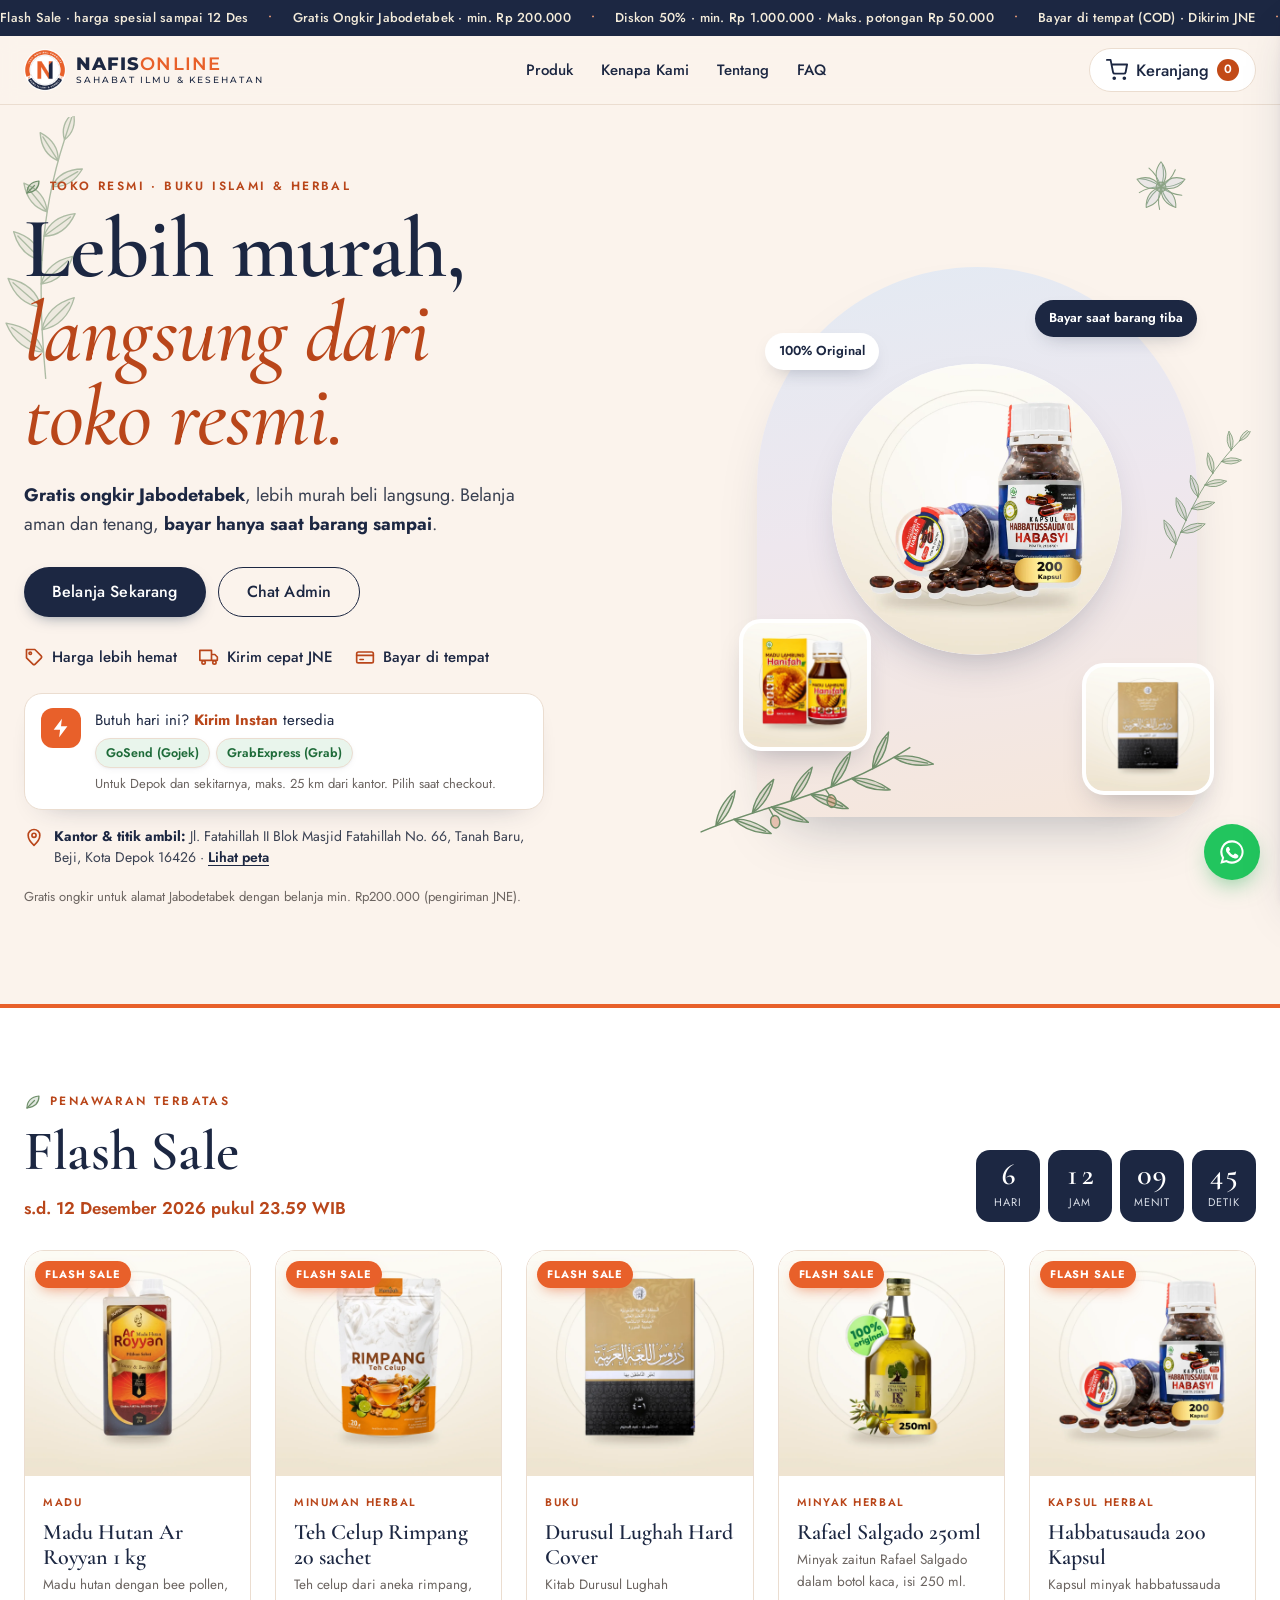
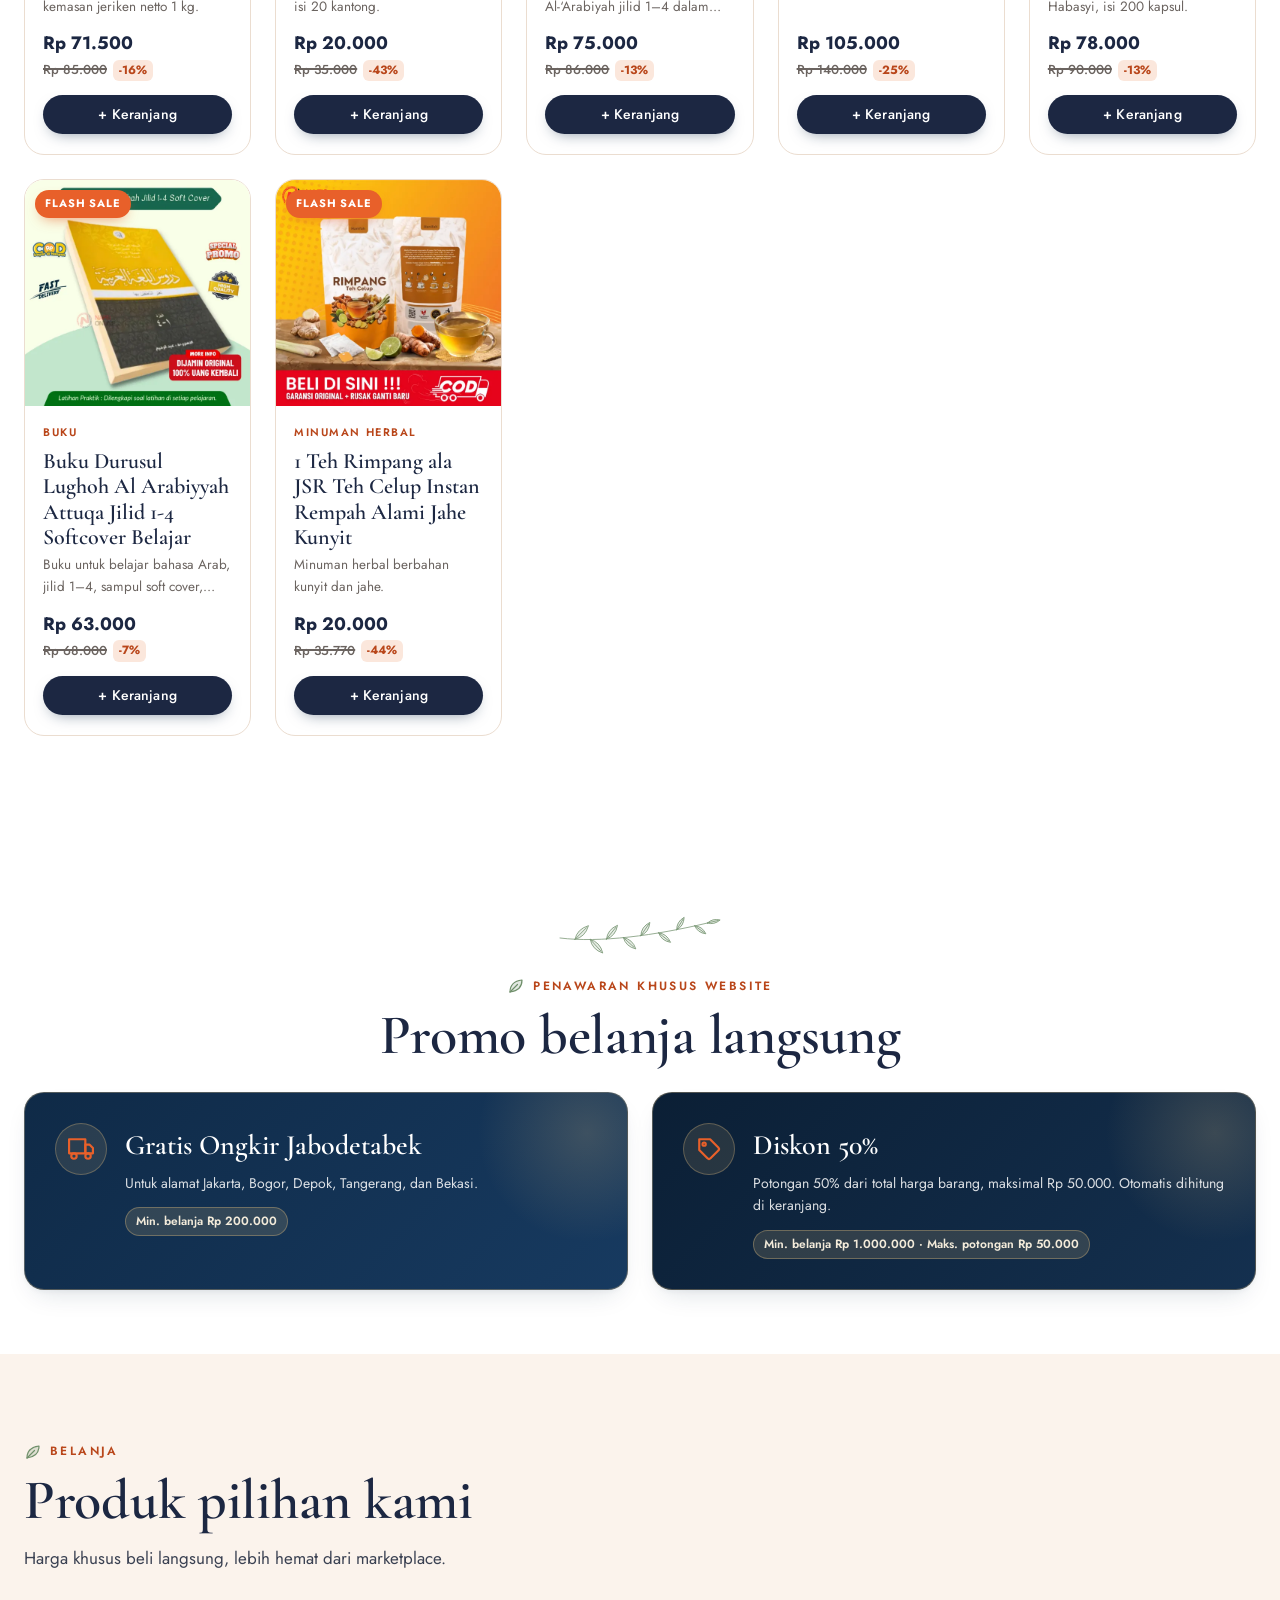
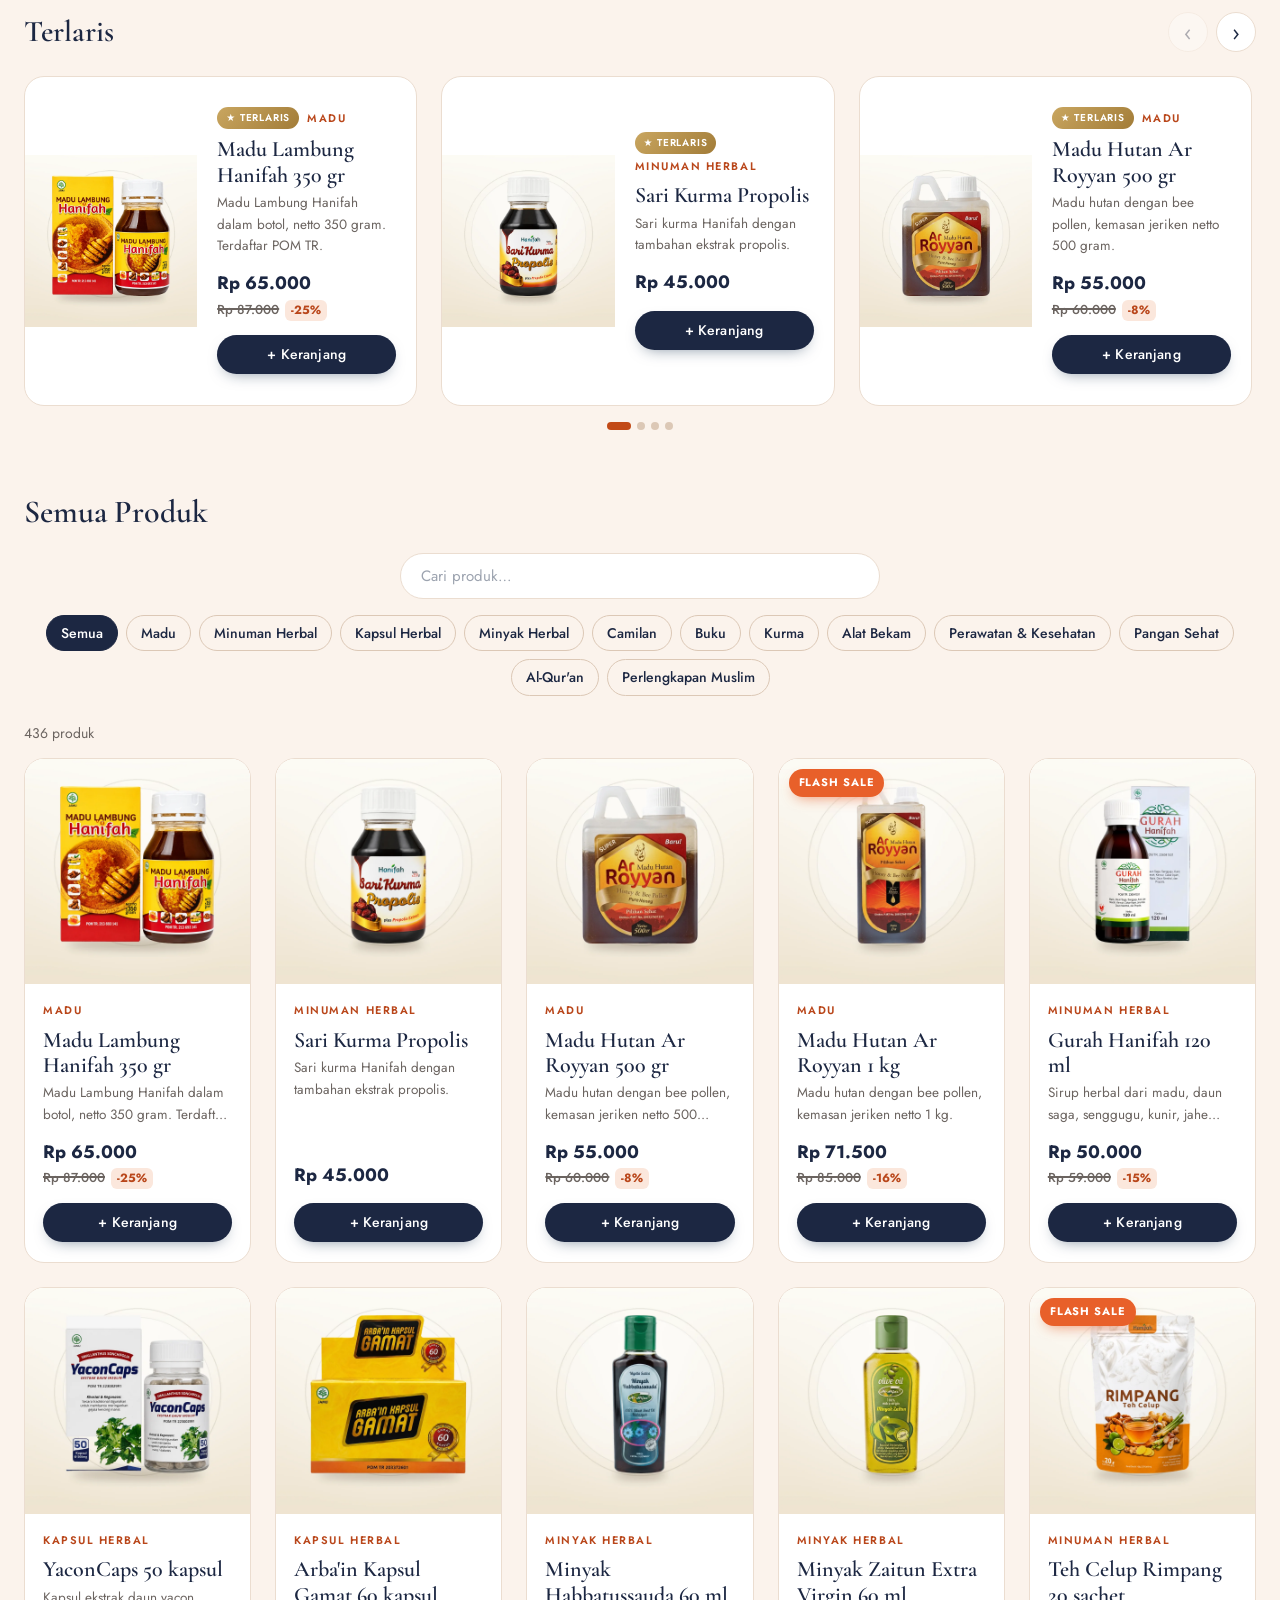
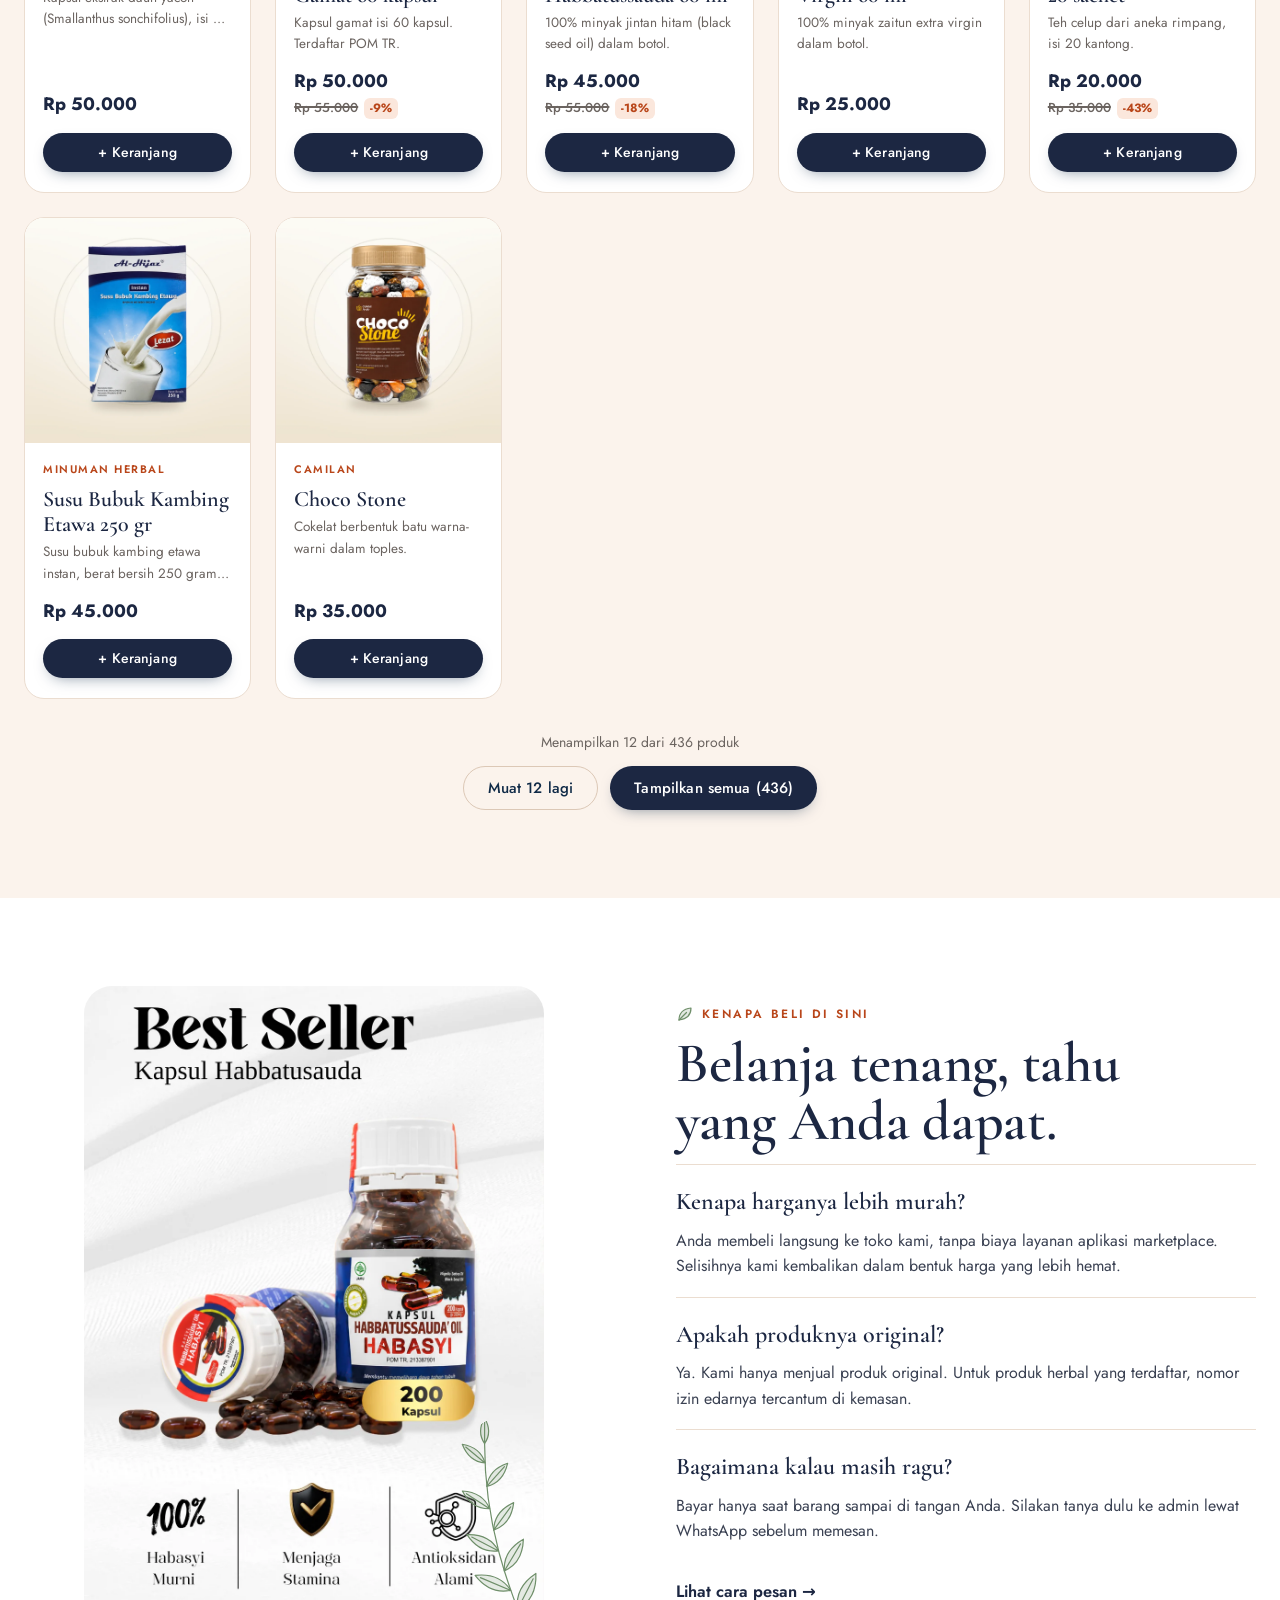
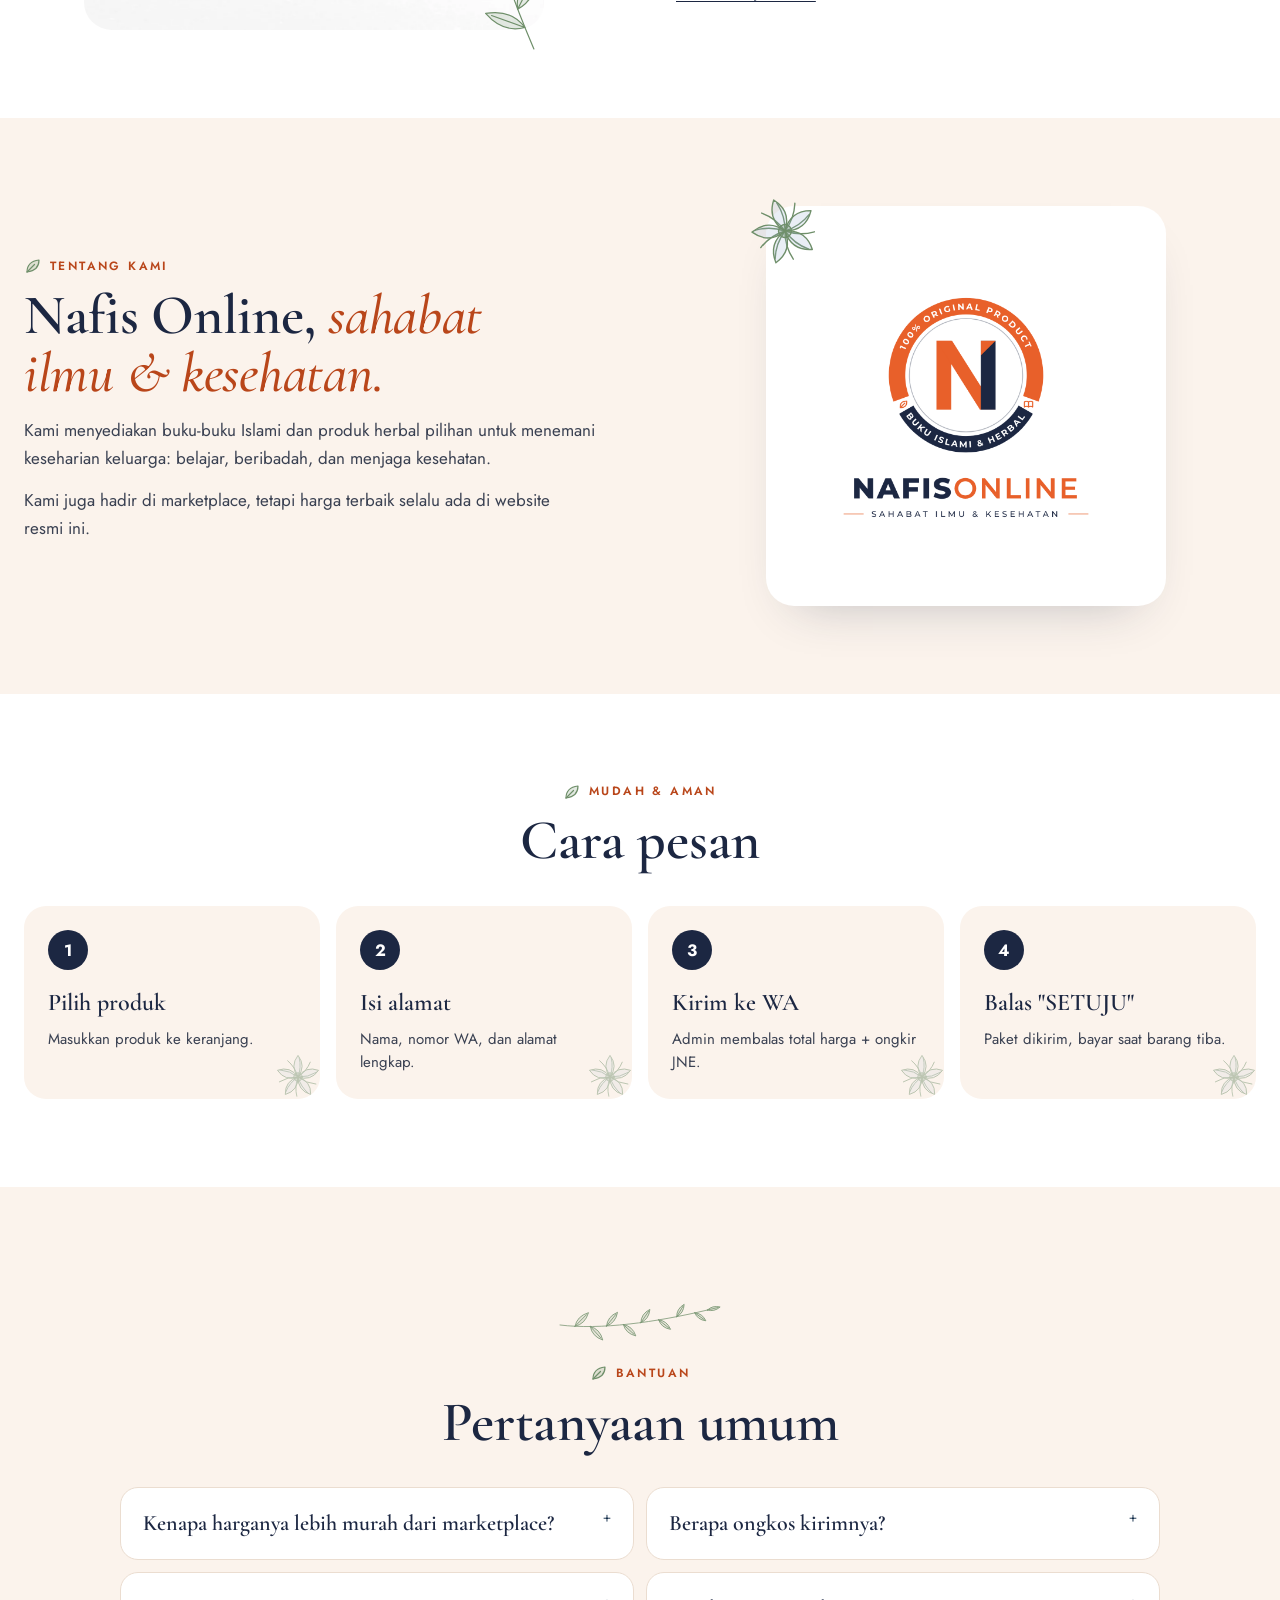
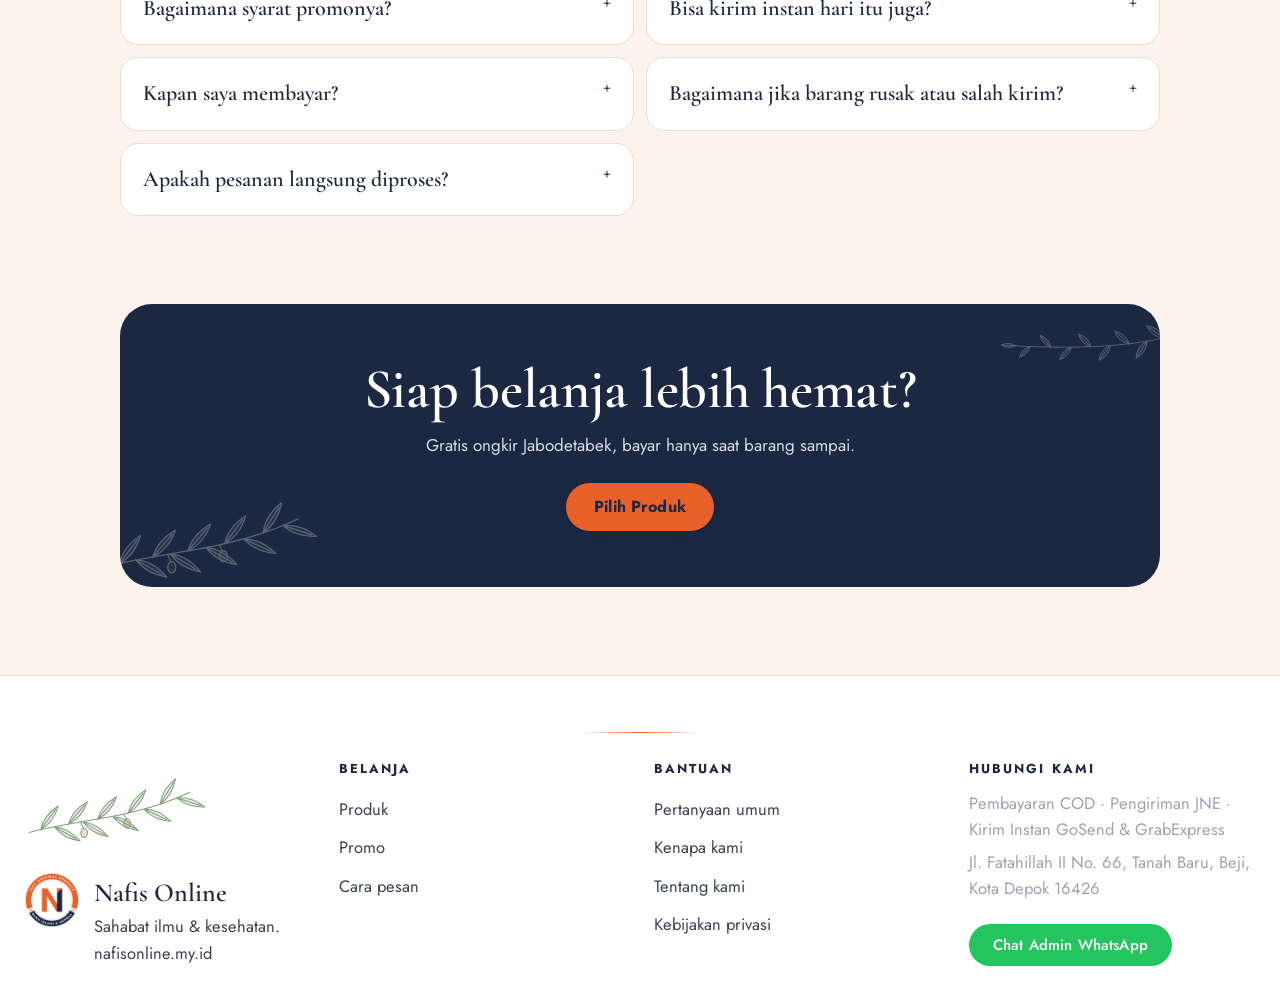
==== commit da4c2fb3: "Hero: info Kirim Instan GoSend & GrabExpress dan alamat kantor Fatahillah II - Kartu Kirim Instan (G" ====
--- a/index.html
+++ b/index.html
@@ -12,7 +12,7 @@
   <link href="https://fonts.googleapis.com/css2?family=Cormorant+Garamond:ital,wght@0,500;0,600;0,700;1,500;1,600&family=Jost:wght@400;500;600&family=Montserrat:wght@500;600;800&display=swap" rel="stylesheet">
   <link rel="stylesheet" href="assets/css/style.css?v=26">
   <link rel="stylesheet" href="assets/css/elegan.css?v=3">
-  <link rel="stylesheet" href="assets/css/yuko.css?v=7">
+  <link rel="stylesheet" href="assets/css/yuko.css?v=8">
   <script src="assets/js/config.js?v=29"></script>
 </head>
 <body>
@@ -60,7 +60,19 @@
           <li><svg viewBox="0 0 24 24" aria-hidden="true"><path d="M1 4h14v12H1zM15 9h4l3 3v4h-7z"/><circle cx="5.5" cy="18.5" r="2"/><circle cx="18.5" cy="18.5" r="2"/></svg>Kirim cepat JNE</li>
           <li><svg viewBox="0 0 24 24" aria-hidden="true"><rect x="2" y="6" width="20" height="13" rx="2"/><path d="M2 10h20M6 15h4"/></svg>Bayar di tempat</li>
         </ul>
-        <p class="y-note">Gratis ongkir untuk alamat Jabodetabek dengan belanja min. Rp200.000.</p>
+        <div class="y-instant">
+          <span class="y-instant-ic" aria-hidden="true"><svg viewBox="0 0 24 24"><path d="M13 2 4 14h7l-1 8 9-12h-7z"/></svg></span>
+          <div class="y-instant-text">
+            <p class="y-instant-title">Butuh hari ini? <b>Kirim Instan</b> tersedia</p>
+            <p class="y-instant-pills"><span class="pill">GoSend (Gojek)</span><span class="pill">GrabExpress (Grab)</span></p>
+            <p class="y-instant-sub">Untuk Depok dan sekitarnya, maks. 25 km dari kantor. Pilih saat checkout.</p>
+          </div>
+        </div>
+        <address class="y-address">
+          <svg viewBox="0 0 24 24" aria-hidden="true"><path d="M12 22s7-6.1 7-12a7 7 0 0 0-14 0c0 5.9 7 12 7 12z"/><circle cx="12" cy="10" r="2.5"/></svg>
+          <span><b>Kantor &amp; titik ambil:</b> Jl. Fatahillah II Blok Masjid Fatahillah No. 66, Tanah Baru, Beji, Kota Depok 16426 · <a href="https://www.google.com/maps/search/?api=1&amp;query=Jl.+Fatahillah+II+No.66+Tanah+Baru+Beji+Depok+16426" target="_blank" rel="noopener">Lihat peta</a></span>
+        </address>
+        <p class="y-note">Gratis ongkir untuk alamat Jabodetabek dengan belanja min. Rp200.000 (pengiriman JNE).</p>
       </div>
       <div class="y-hero-art" aria-hidden="true">
         <div class="y-arch">
@@ -247,7 +259,8 @@
       </div>
       <div>
         <h3>Hubungi kami</h3>
-        <p class="muted">Pembayaran COD · Pengiriman JNE</p>
+        <p class="muted">Pembayaran COD · Pengiriman JNE · Kirim Instan GoSend &amp; GrabExpress</p>
+        <p class="muted">Jl. Fatahillah II No. 66, Tanah Baru, Beji, Kota Depok 16426</p>
         <a class="btn btn-wa" id="footerWa" target="_blank" rel="noopener">Chat Admin WhatsApp</a>
       </div>
     </div>
--- a/assets/css/yuko.css
+++ b/assets/css/yuko.css
@@ -211,3 +211,18 @@
 #shipMethod .ship-opt{display:flex;flex-direction:row;align-items:flex-start;gap:12px;margin:0}
 #shipMethod .ship-opt input{margin:2px 0 0;padding:0}
 #shipMethod .ship-opt span{flex:1;min-width:0}
+
+/* ===== Hero: kirim instan & alamat ===== */
+.y-instant{display:flex;gap:14px;align-items:flex-start;margin-top:24px;padding:14px 16px;border-radius:18px;background:#fff;border:1px solid var(--line);box-shadow:0 12px 30px -22px rgba(28,39,66,.45);max-width:520px}
+.y-instant-ic{display:grid;place-items:center;width:40px;height:40px;border-radius:12px;background:var(--orange);flex:none}
+.y-instant-ic svg{width:22px;height:22px;fill:#fff}
+.y-instant-text{display:flex;flex-direction:column;gap:6px;min-width:0}
+.y-instant-title{margin:0;font-size:15px;color:var(--navy)}
+.y-instant-title b{color:var(--orange-ink)}
+.y-instant-pills{margin:0;display:flex;flex-wrap:wrap;gap:6px}
+.y-instant-pills .pill{display:inline-block;padding:4px 10px;border-radius:999px;background:#E9F5EC;color:#1E6B39;font-size:12.5px;font-weight:600}
+.y-instant-sub{margin:0;font-size:13px;color:var(--muted)}
+.y-address{display:flex;gap:10px;align-items:flex-start;margin-top:16px;font-style:normal;font-size:14px;line-height:1.55;color:var(--text);max-width:520px}
+.y-address svg{width:20px;height:20px;flex:none;margin-top:1px;fill:none;stroke:var(--orange-ink);stroke-width:2;stroke-linecap:round;stroke-linejoin:round}
+.y-address b{color:var(--navy)}
+.y-address a{color:var(--navy);font-weight:600;text-decoration:underline;text-underline-offset:3px}
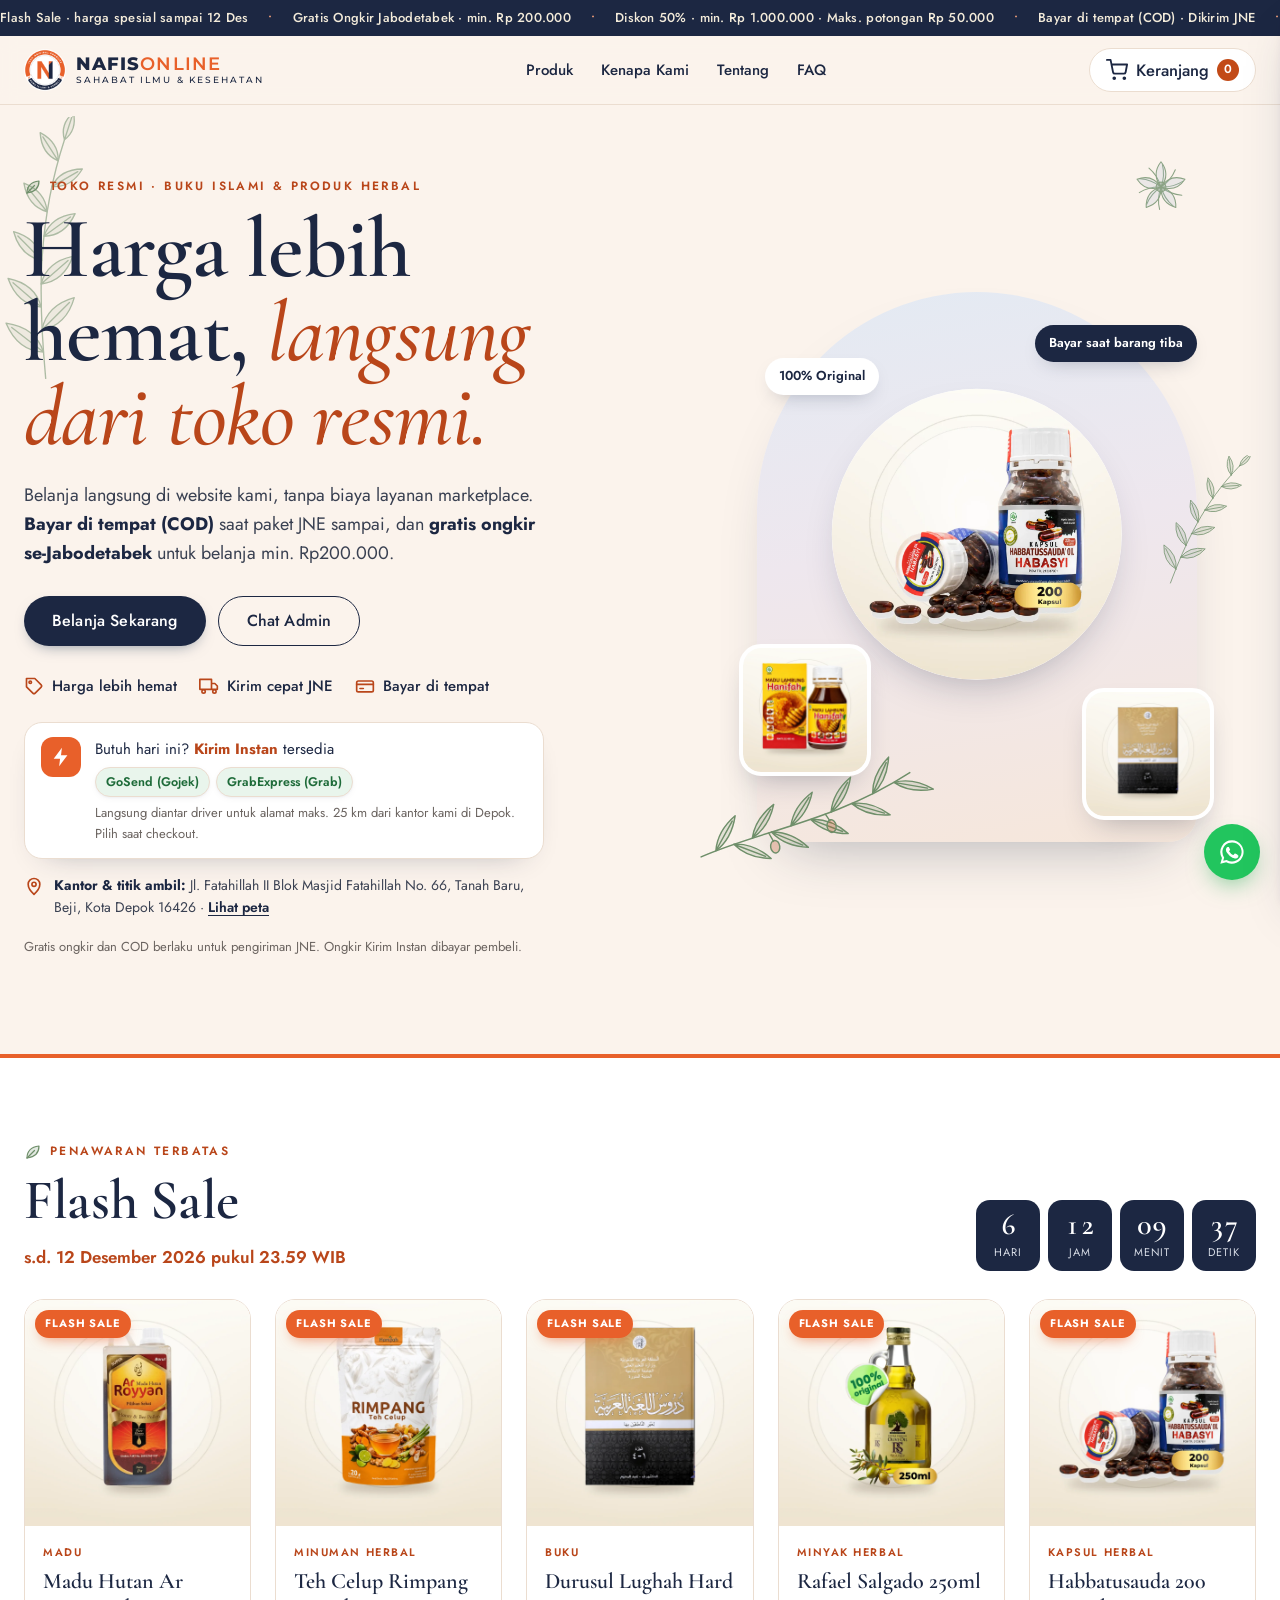
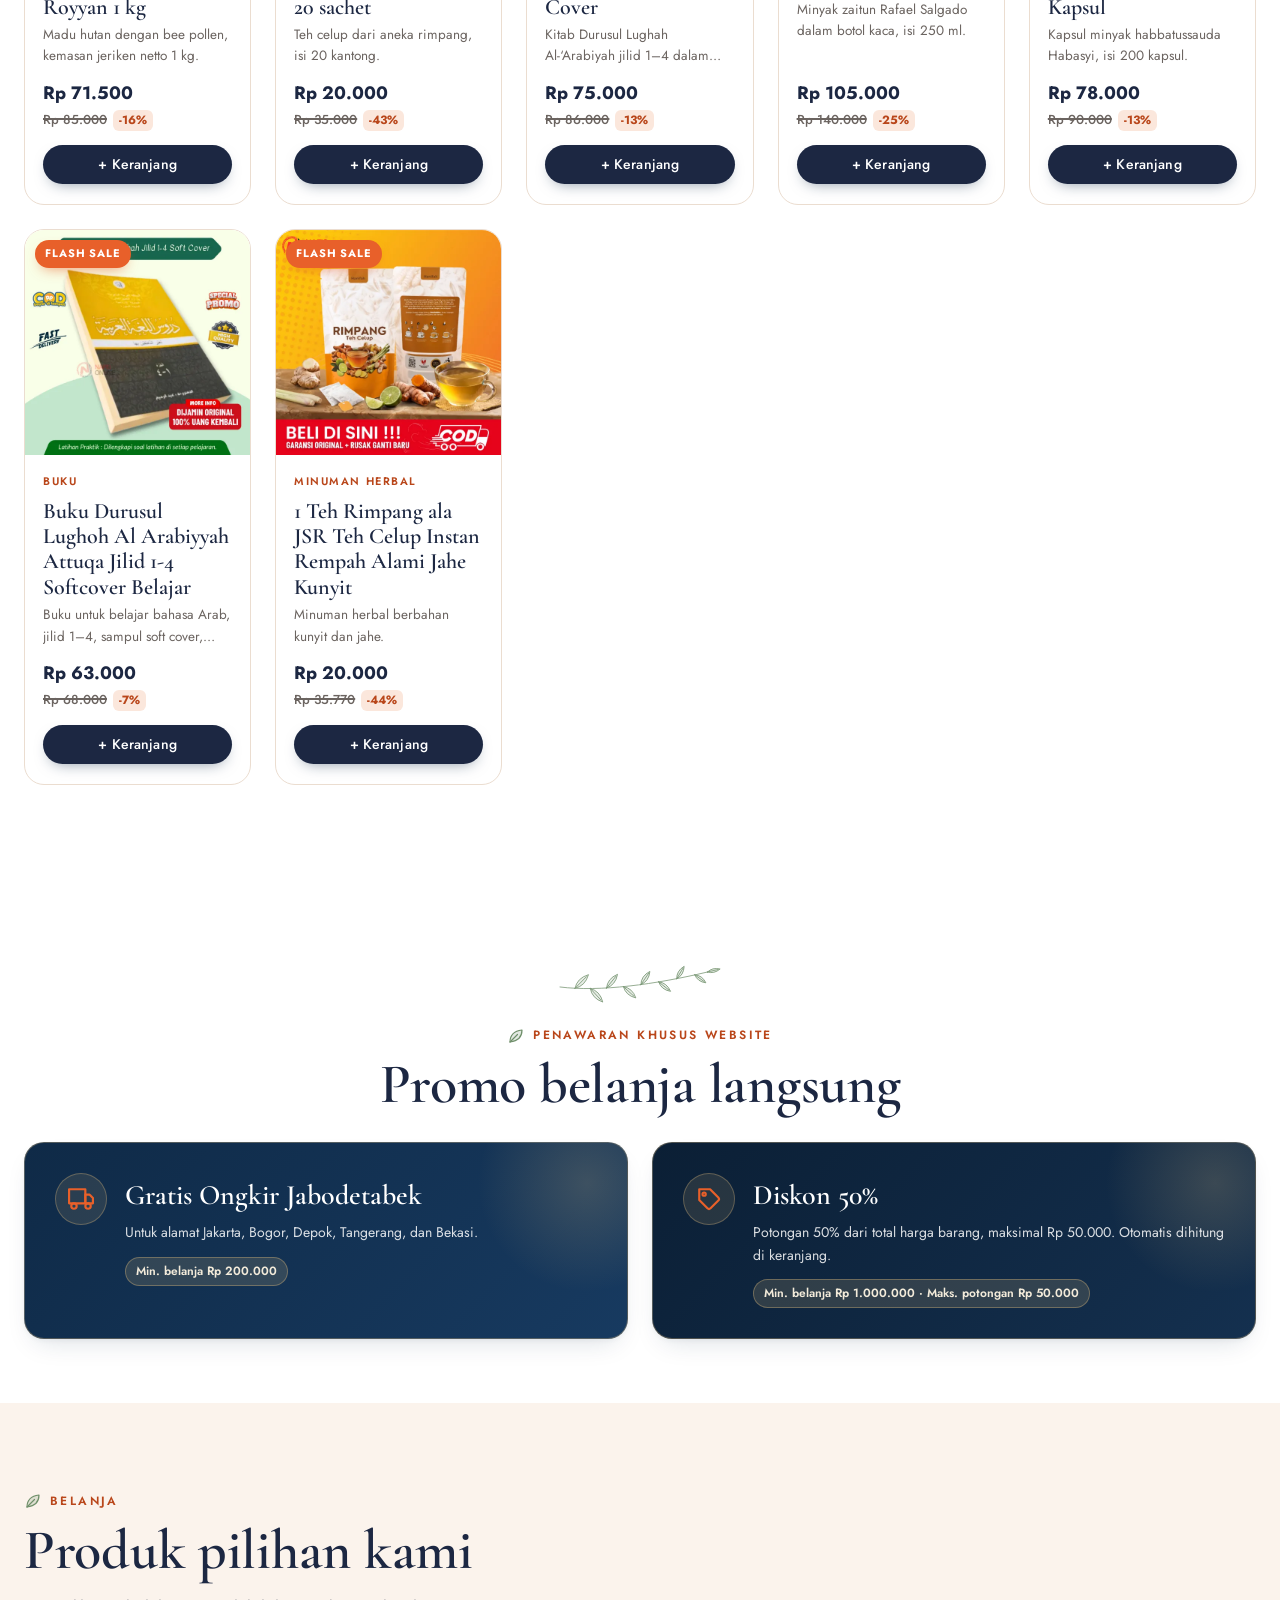
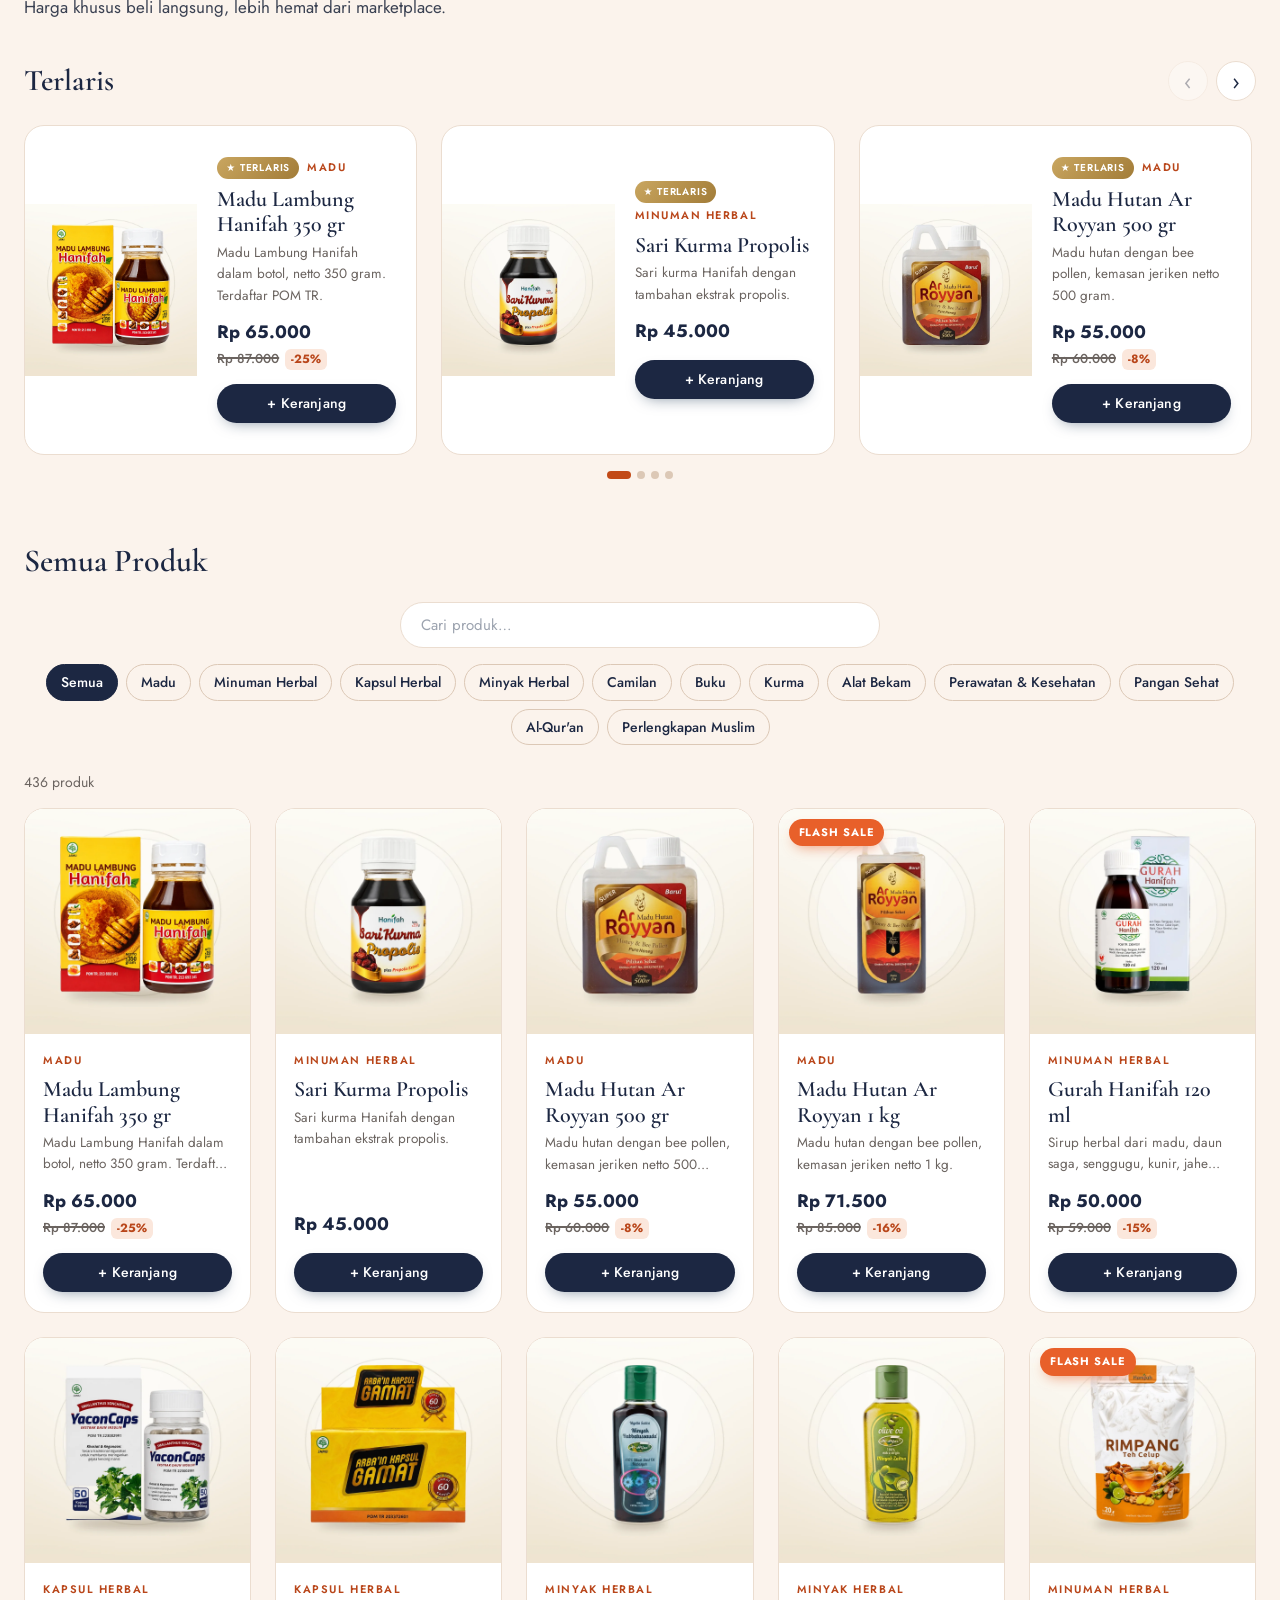
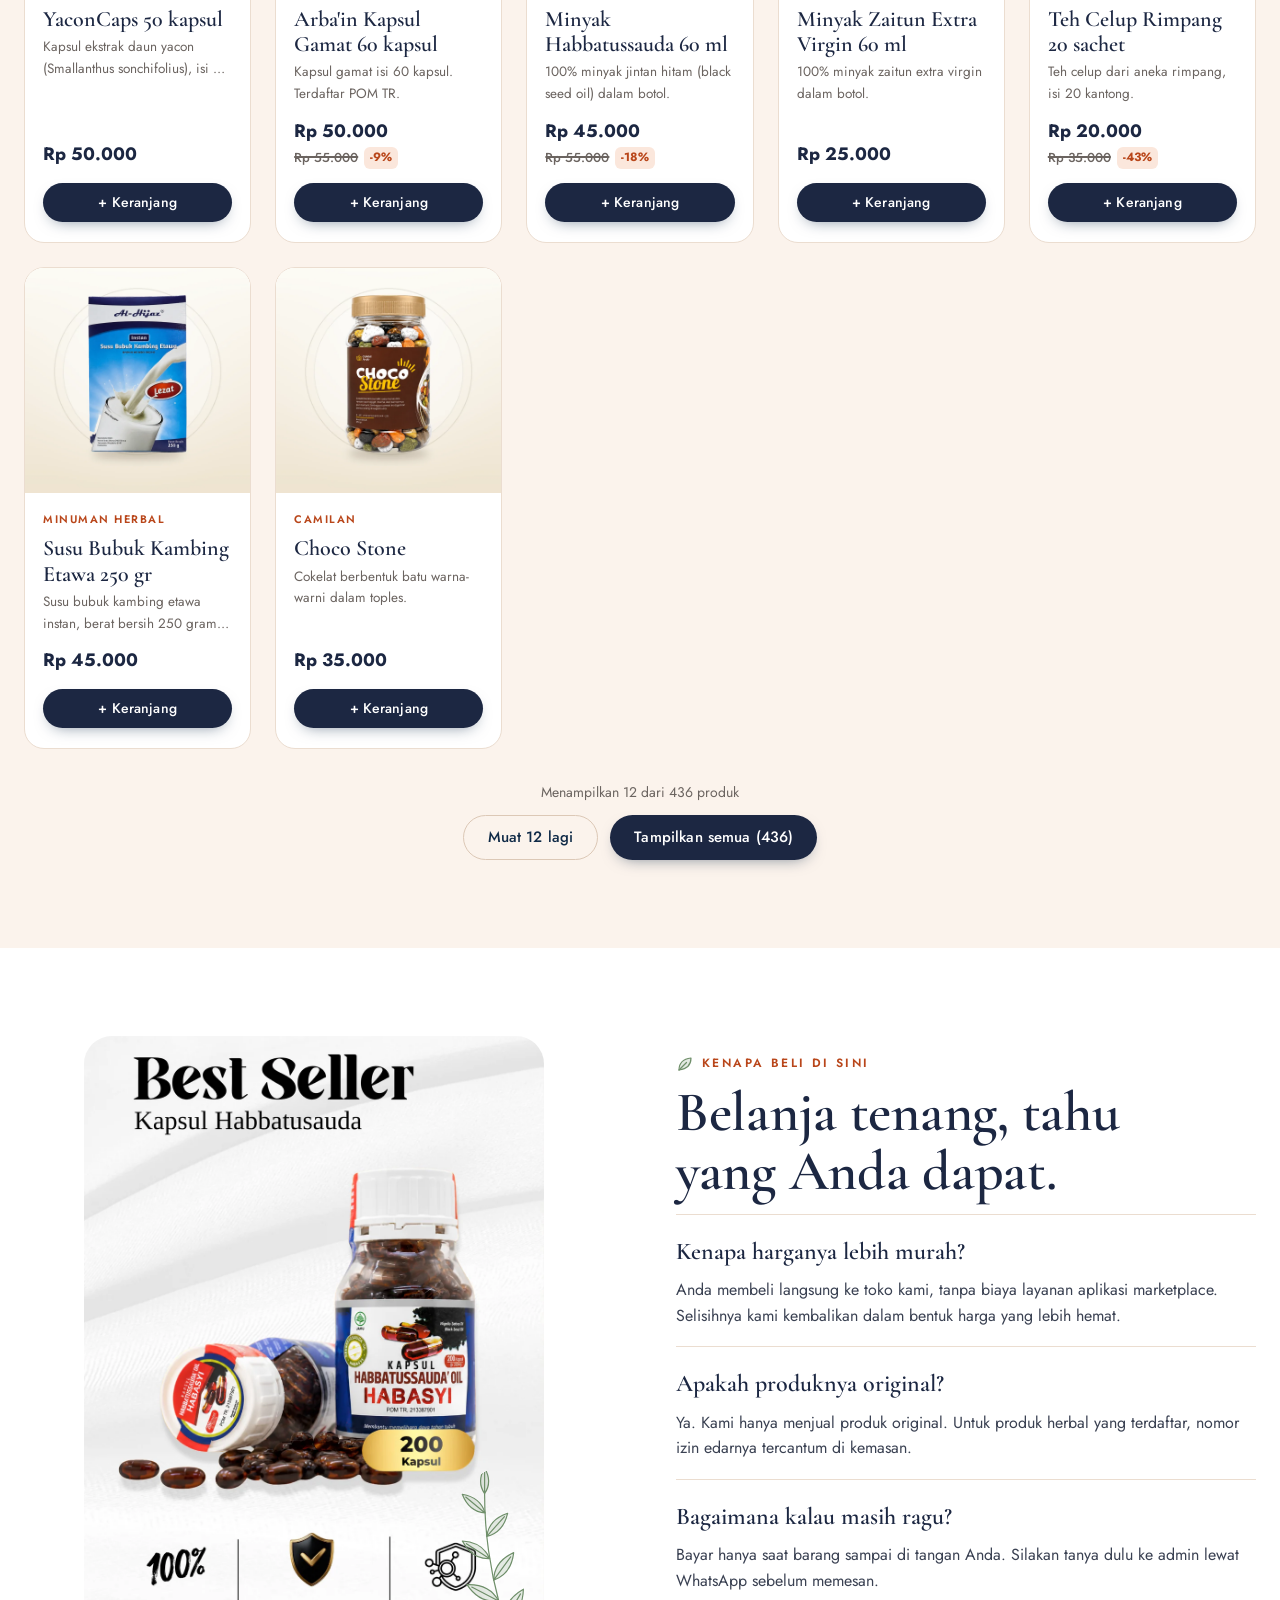
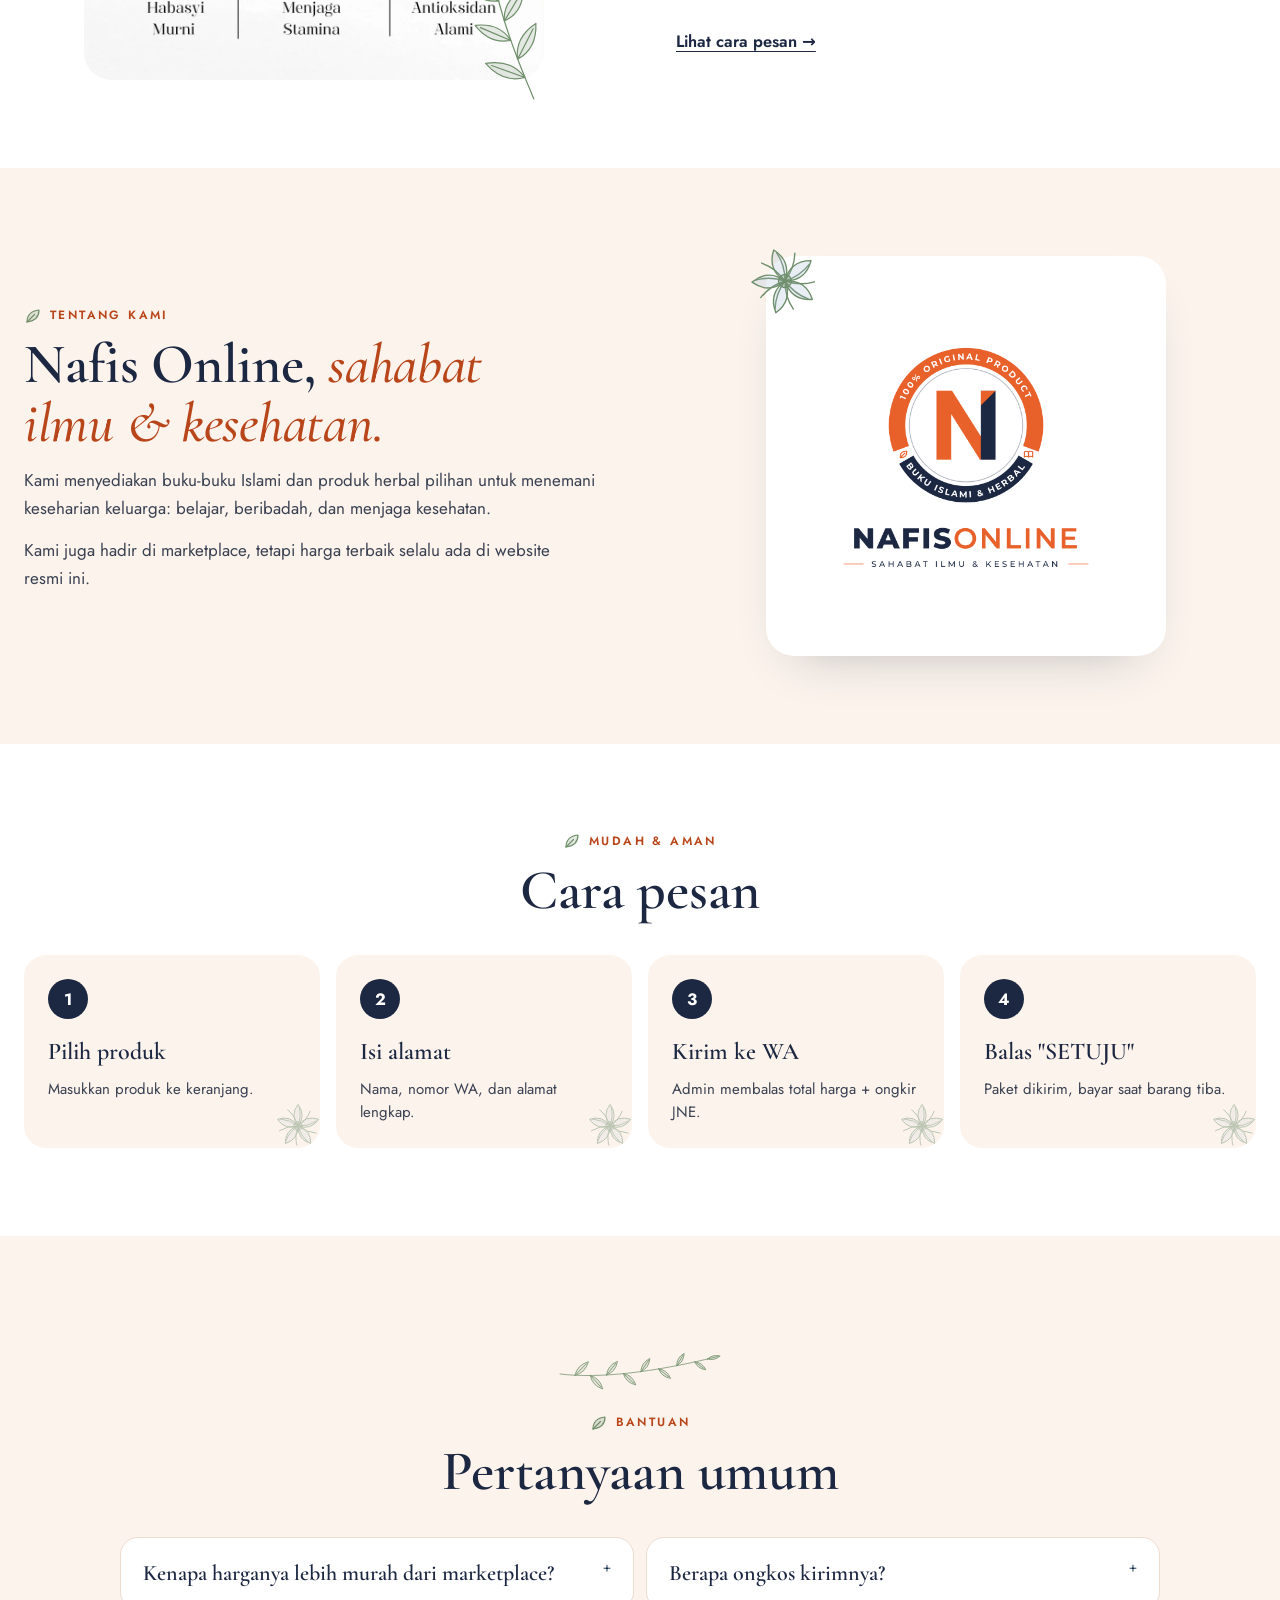
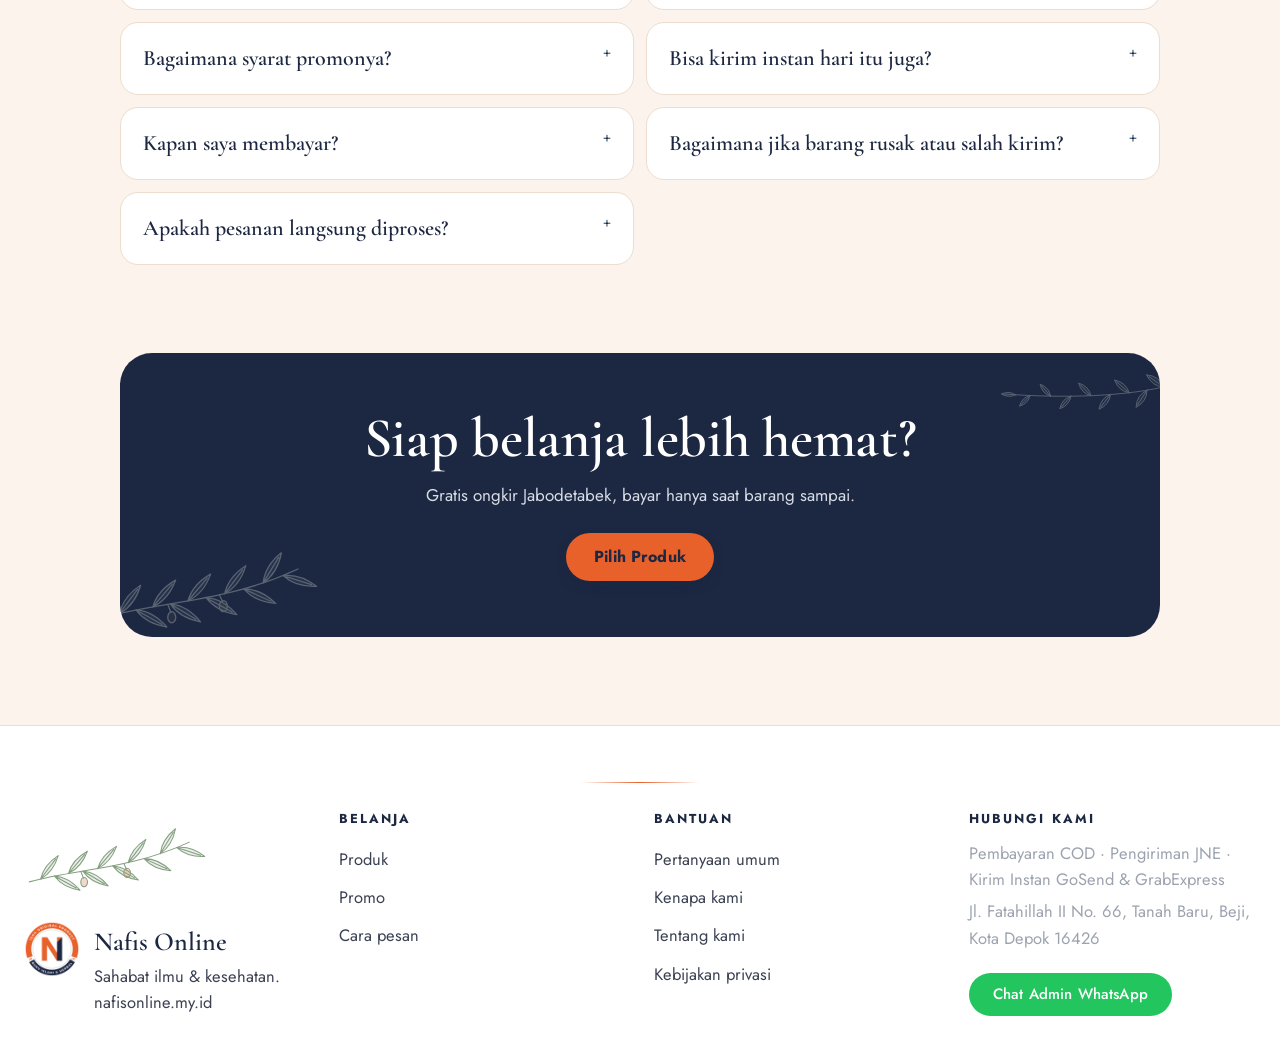
==== commit 0f92a9a4: "Rapikan teks hero: judul, kalimat pembuka, catatan COD dan kirim instan Co-Authored-By: Claude Opus " ====
--- a/index.html
+++ b/index.html
@@ -48,9 +48,9 @@
     <img class="y-deco y-deco-hero-n" src="assets/img/herbal/nigella.svg" alt="" aria-hidden="true">
     <div class="container y-hero-grid">
       <div class="y-hero-copy">
-        <p class="y-kicker">Toko resmi · Buku Islami &amp; Herbal</p>
-        <h1 class="y-h1">Lebih murah, <em>langsung dari toko resmi.</em></h1>
-        <p class="y-lead"><b>Gratis ongkir Jabodetabek</b>, lebih murah beli langsung. Belanja aman dan tenang, <b>bayar hanya saat barang sampai</b>.</p>
+        <p class="y-kicker">Toko resmi · Buku Islami &amp; Produk Herbal</p>
+        <h1 class="y-h1">Harga lebih hemat, <em>langsung dari toko resmi.</em></h1>
+        <p class="y-lead">Belanja langsung di website kami, tanpa biaya layanan marketplace. <b>Bayar di tempat (COD)</b> saat paket JNE sampai, dan <b>gratis ongkir se-Jabodetabek</b> untuk belanja min. Rp200.000.</p>
         <div class="y-actions">
           <a href="#produk" class="btn btn-primary btn-lg">Belanja Sekarang</a>
           <a class="btn btn-outline btn-lg" id="heroWa" target="_blank" rel="noopener">Chat Admin</a>
@@ -65,14 +65,14 @@
           <div class="y-instant-text">
             <p class="y-instant-title">Butuh hari ini? <b>Kirim Instan</b> tersedia</p>
             <p class="y-instant-pills"><span class="pill">GoSend (Gojek)</span><span class="pill">GrabExpress (Grab)</span></p>
-            <p class="y-instant-sub">Untuk Depok dan sekitarnya, maks. 25 km dari kantor. Pilih saat checkout.</p>
+            <p class="y-instant-sub">Langsung diantar driver untuk alamat maks. 25 km dari kantor kami di Depok. Pilih saat checkout.</p>
           </div>
         </div>
         <address class="y-address">
           <svg viewBox="0 0 24 24" aria-hidden="true"><path d="M12 22s7-6.1 7-12a7 7 0 0 0-14 0c0 5.9 7 12 7 12z"/><circle cx="12" cy="10" r="2.5"/></svg>
           <span><b>Kantor &amp; titik ambil:</b> Jl. Fatahillah II Blok Masjid Fatahillah No. 66, Tanah Baru, Beji, Kota Depok 16426 · <a href="https://www.google.com/maps/search/?api=1&amp;query=Jl.+Fatahillah+II+No.66+Tanah+Baru+Beji+Depok+16426" target="_blank" rel="noopener">Lihat peta</a></span>
         </address>
-        <p class="y-note">Gratis ongkir untuk alamat Jabodetabek dengan belanja min. Rp200.000 (pengiriman JNE).</p>
+        <p class="y-note">Gratis ongkir dan COD berlaku untuk pengiriman JNE. Ongkir Kirim Instan dibayar pembeli.</p>
       </div>
       <div class="y-hero-art" aria-hidden="true">
         <div class="y-arch">
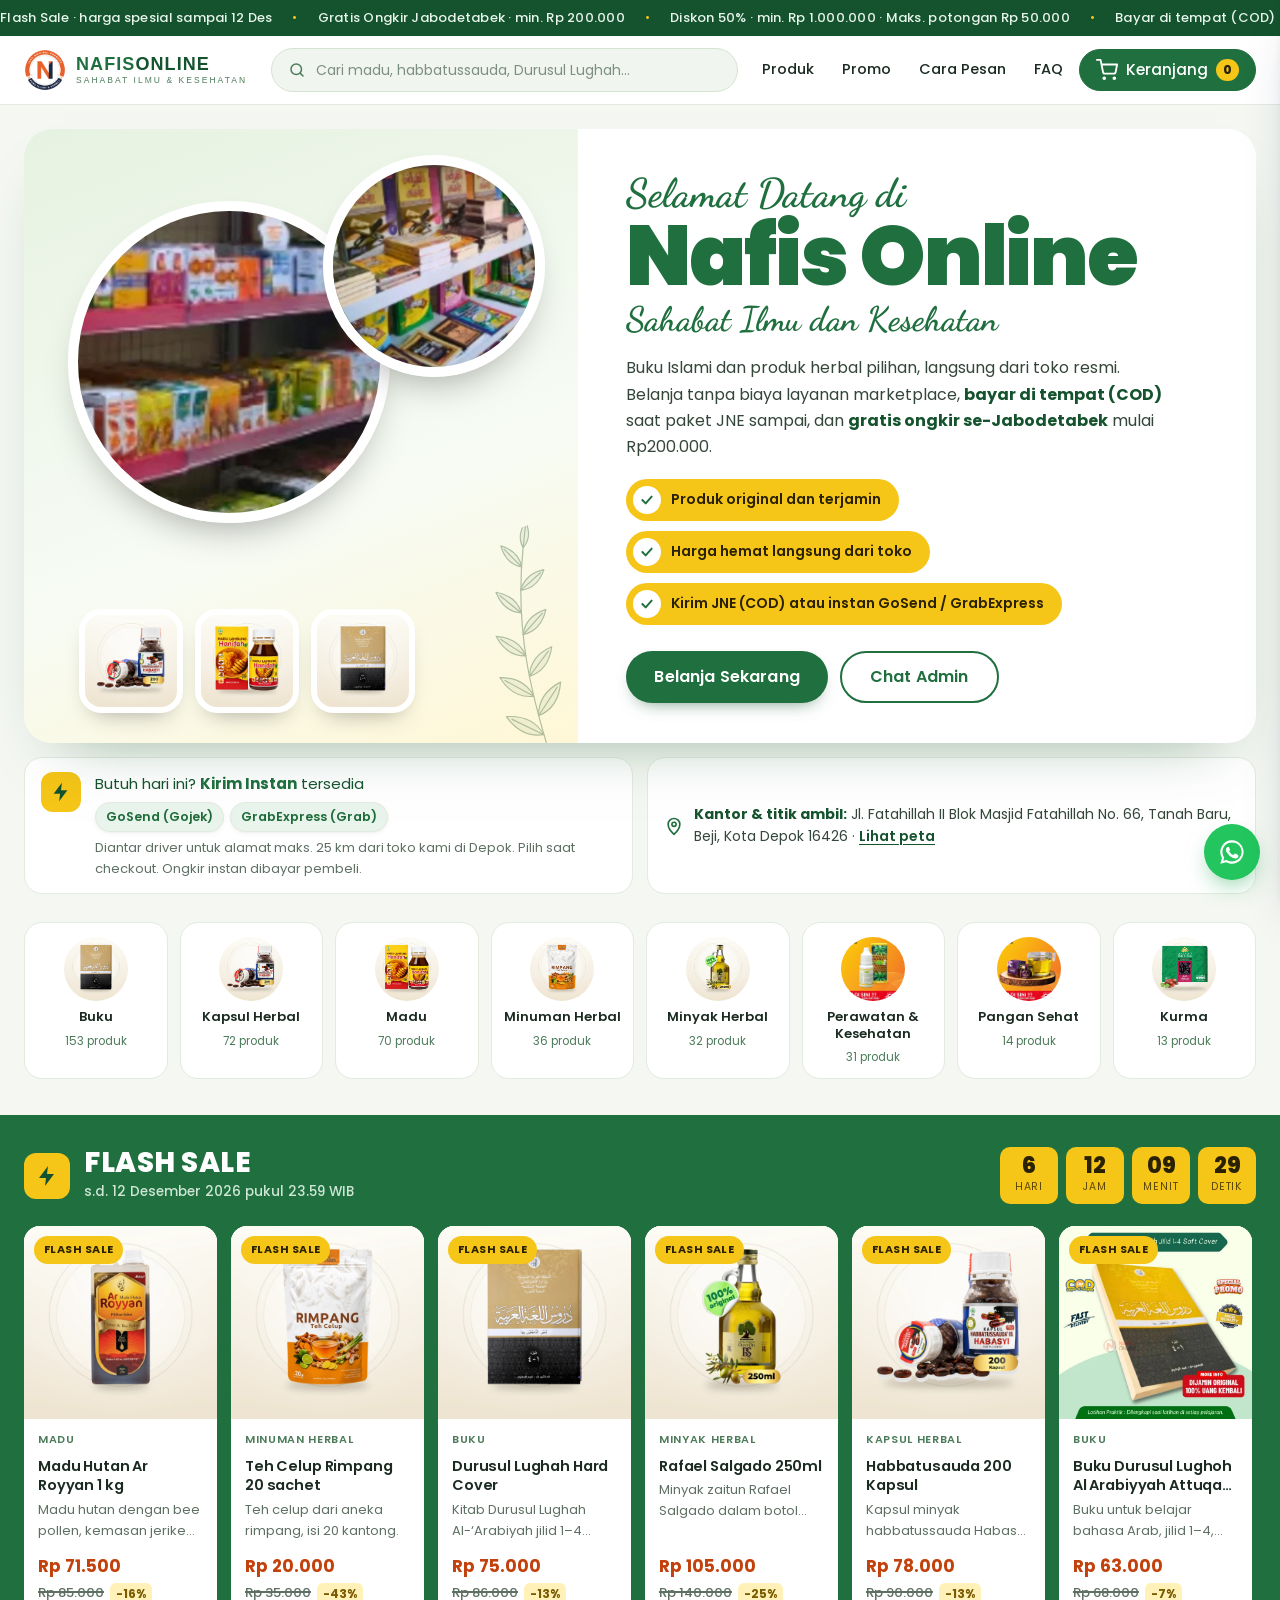
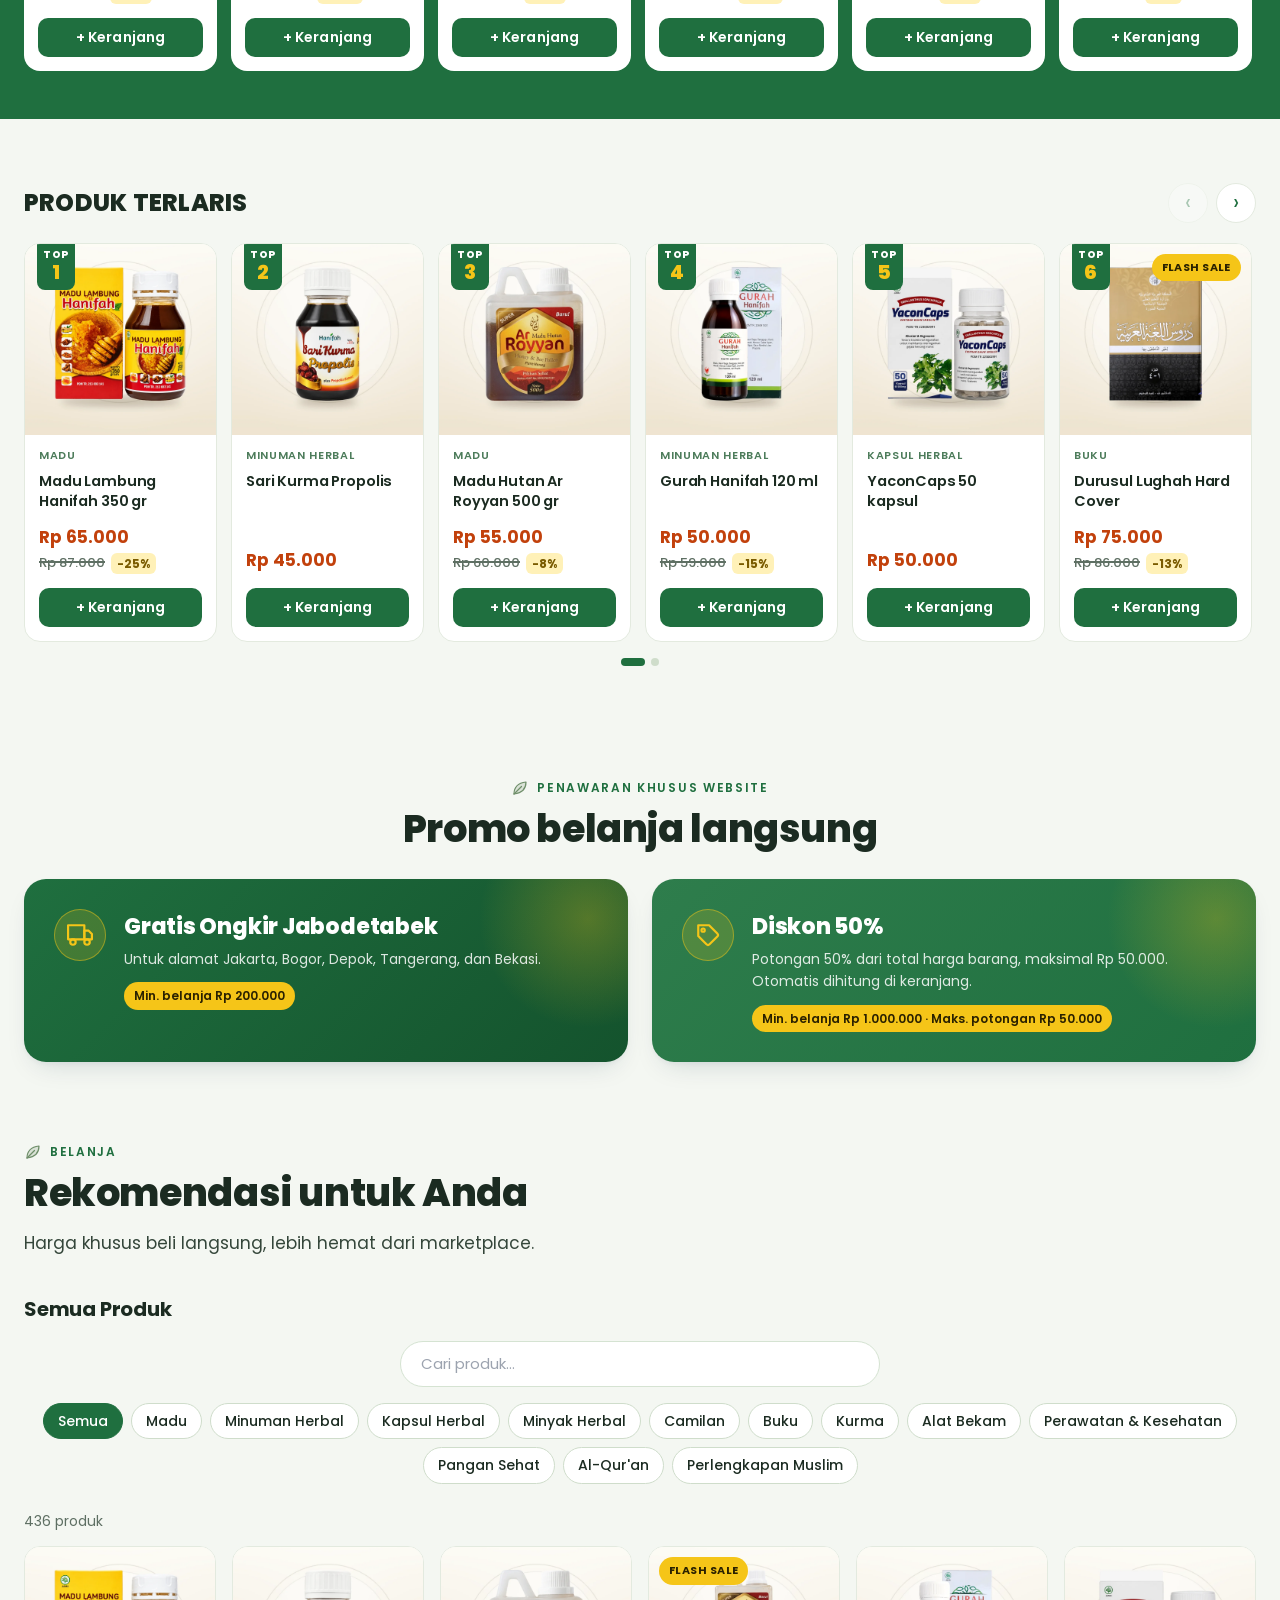
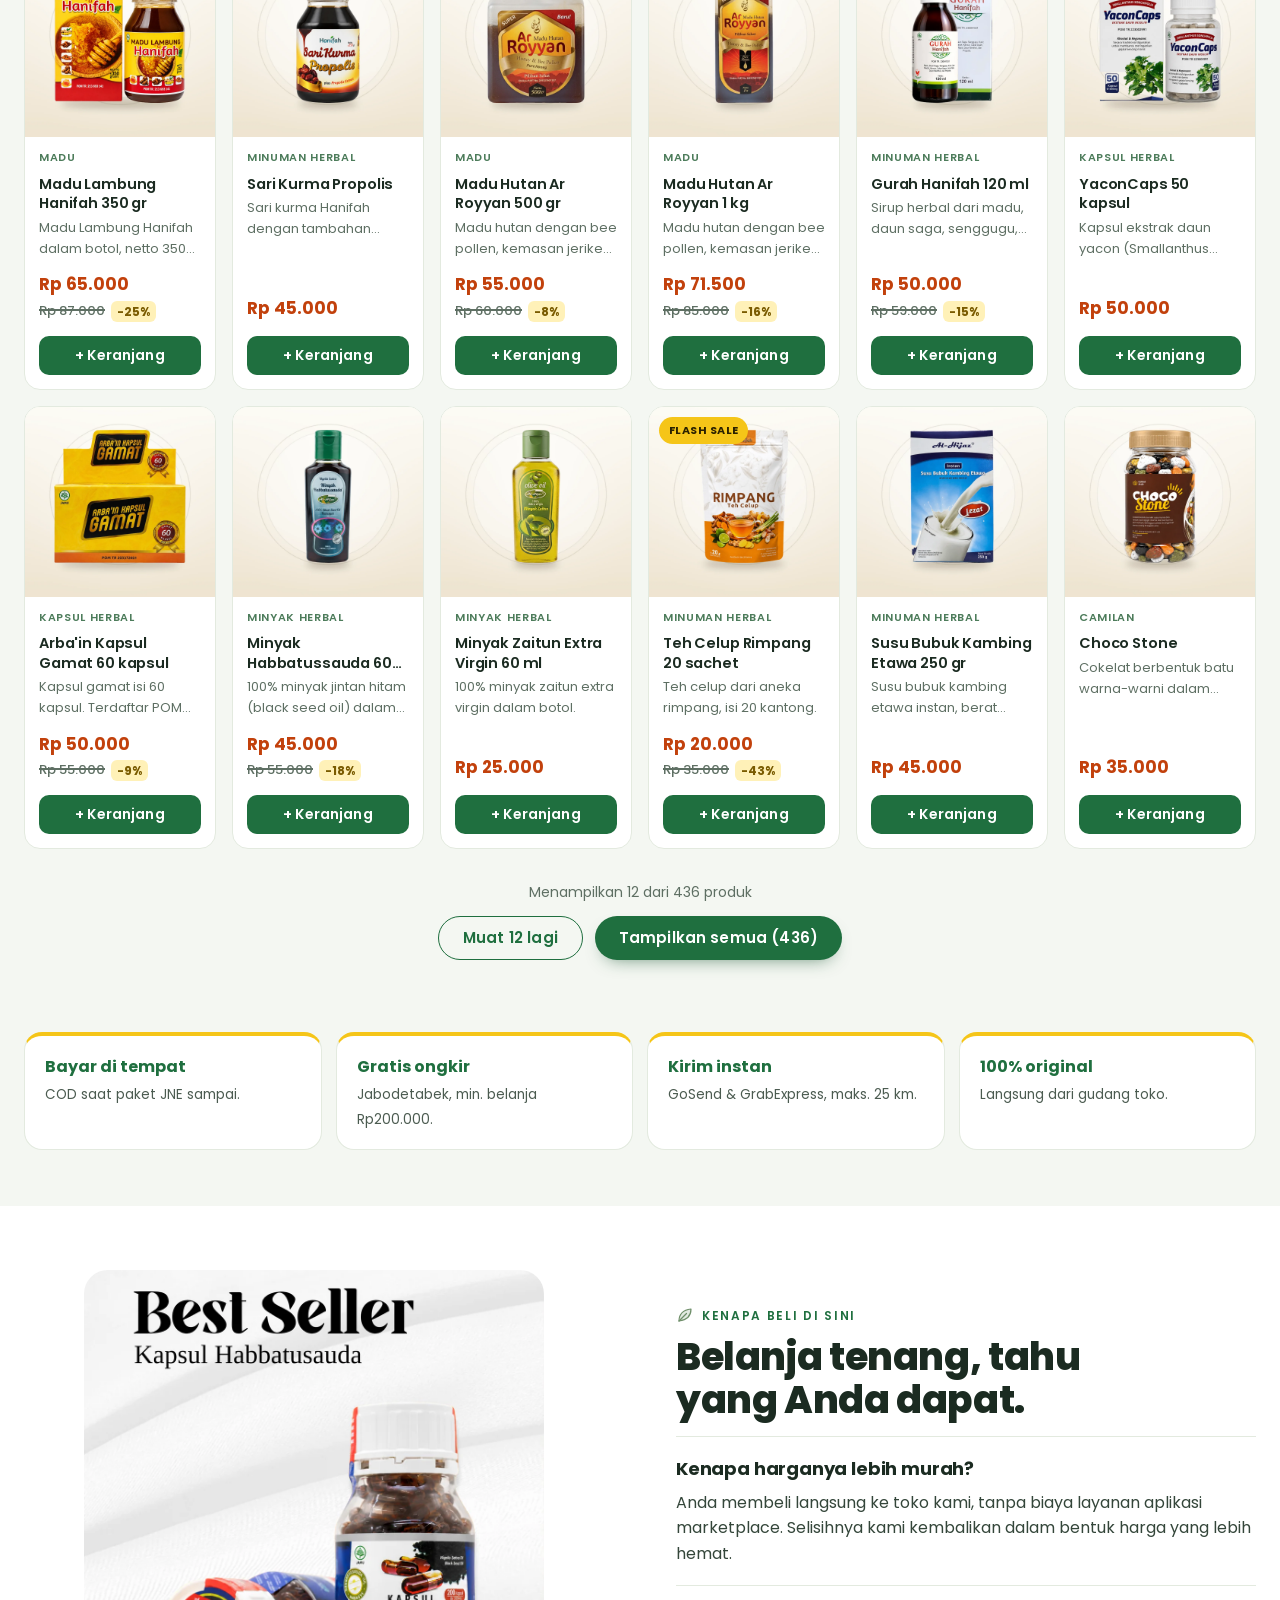
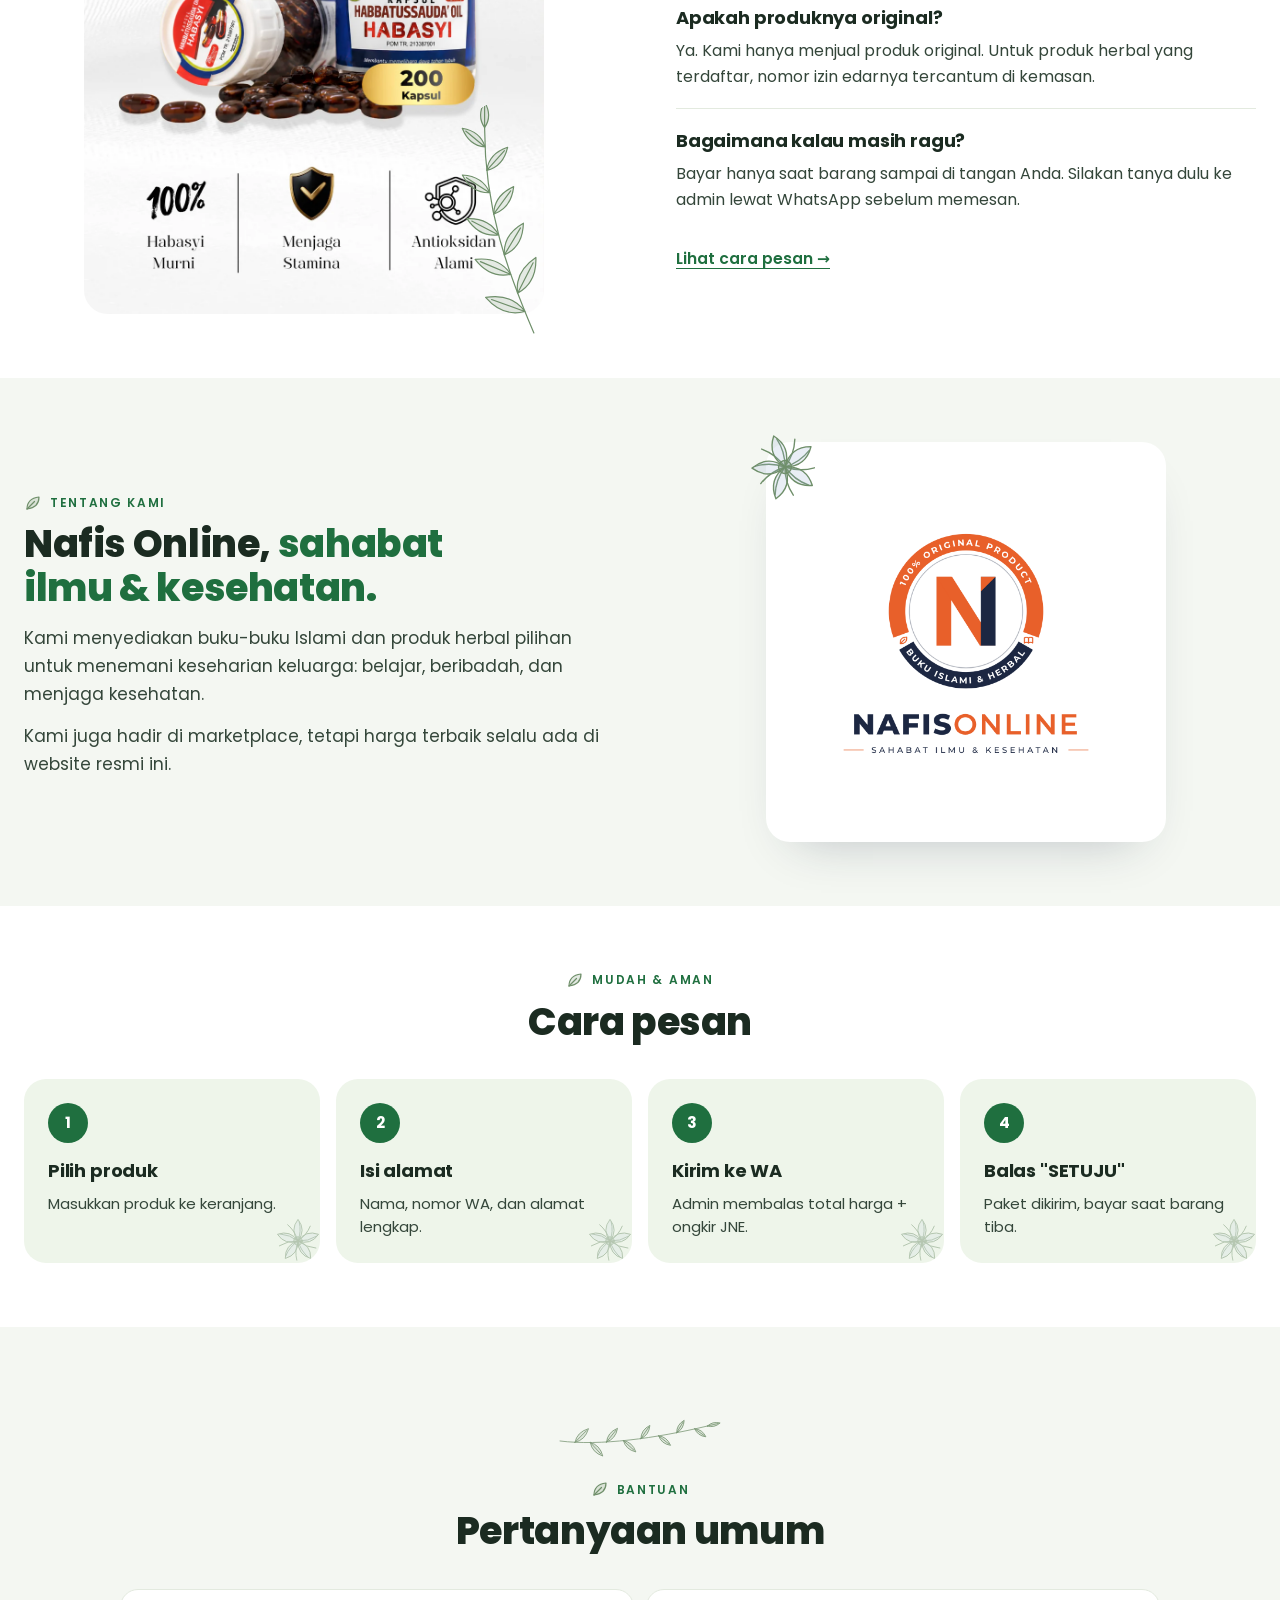
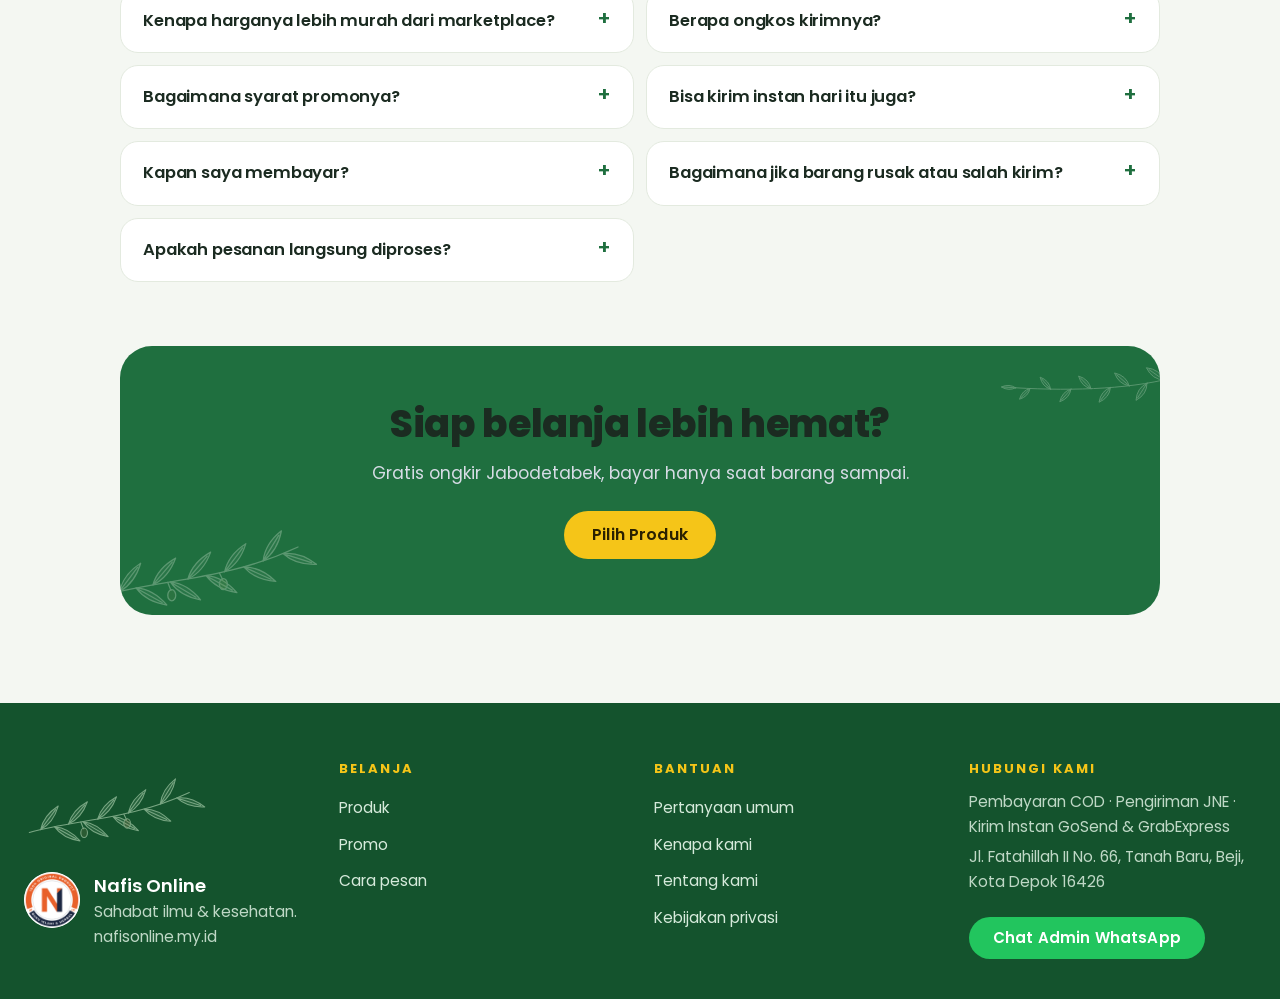
==== commit 7c6253ad: "Tampilan baru Etalase Hijau: banner sambutan, kategori, flash sale, produk terlaris - Tema hijau-kun" ====
--- a/index.html
+++ b/index.html
@@ -9,13 +9,14 @@
   <link rel="apple-touch-icon" href="assets/img/apple-touch-icon.png">
   <meta property="og:image" content="https://www.nafisonline.my.id/assets/img/logo.png">
   <link rel="preconnect" href="https://fonts.googleapis.com">
-  <link href="https://fonts.googleapis.com/css2?family=Cormorant+Garamond:ital,wght@0,500;0,600;0,700;1,500;1,600&family=Jost:wght@400;500;600&family=Montserrat:wght@500;600;800&display=swap" rel="stylesheet">
+  <link href="https://fonts.googleapis.com/css2?family=Poppins:wght@400;500;600;700;800;900&family=Dancing+Script:wght@600;700&display=swap" rel="stylesheet">
   <link rel="stylesheet" href="assets/css/style.css?v=26">
   <link rel="stylesheet" href="assets/css/elegan.css?v=3">
   <link rel="stylesheet" href="assets/css/yuko.css?v=8">
+  <link rel="stylesheet" href="assets/css/hijau.css?v=1">
   <script src="assets/js/config.js?v=29"></script>
 </head>
-<body>
+<body class="t-hijau">
 
   <!-- BAR PROMO -->
   <div class="promo-bar hidden" id="promoBar"></div>
@@ -27,10 +28,14 @@
         <img src="assets/img/logo-mark.png" alt="" width="42" height="42">
         <span class="y-brand-text"><span class="y-word">NAFIS<span>ONLINE</span></span><span class="y-tag">SAHABAT ILMU &amp; KESEHATAN</span></span>
       </a>
+      <form class="h-search" role="search" id="hSearchForm">
+        <svg width="18" height="18" viewBox="0 0 24 24" fill="none" stroke="currentColor" stroke-width="2" stroke-linecap="round" aria-hidden="true"><circle cx="11" cy="11" r="7"/><path d="m20 20-3.5-3.5"/></svg>
+        <input type="search" id="hSearch" placeholder="Cari madu, habbatussauda, Durusul Lughah…" aria-label="Cari produk" autocomplete="off">
+      </form>
       <nav class="y-nav" aria-label="Menu utama">
         <a href="#produk">Produk</a>
-        <a href="#kenapa">Kenapa Kami</a>
-        <a href="#tentang">Tentang</a>
+        <a href="#promo">Promo</a>
+        <a href="#cara-pesan">Cara Pesan</a>
         <a href="#faq">FAQ</a>
       </nav>
       <button class="cart-btn" id="openCart" aria-label="Buka keranjang">
@@ -42,64 +47,90 @@
   </header>
 
   <main id="isi">
-  <!-- HERO -->
-  <section class="y-hero">
-    <img class="y-deco y-deco-hero-l" src="assets/img/herbal/sprig.svg" alt="" aria-hidden="true">
-    <img class="y-deco y-deco-hero-n" src="assets/img/herbal/nigella.svg" alt="" aria-hidden="true">
-    <div class="container y-hero-grid">
-      <div class="y-hero-copy">
-        <p class="y-kicker">Toko resmi · Buku Islami &amp; Produk Herbal</p>
-        <h1 class="y-h1">Harga lebih hemat, <em>langsung dari toko resmi.</em></h1>
-        <p class="y-lead">Belanja langsung di website kami, tanpa biaya layanan marketplace. <b>Bayar di tempat (COD)</b> saat paket JNE sampai, dan <b>gratis ongkir se-Jabodetabek</b> untuk belanja min. Rp200.000.</p>
-        <div class="y-actions">
-          <a href="#produk" class="btn btn-primary btn-lg">Belanja Sekarang</a>
-          <a class="btn btn-outline btn-lg" id="heroWa" target="_blank" rel="noopener">Chat Admin</a>
-        </div>
-        <ul class="y-trust" aria-label="Keunggulan belanja di Nafis Online">
-          <li><svg viewBox="0 0 24 24" aria-hidden="true"><path d="M20.6 13.4 13.4 20.6a2 2 0 0 1-2.8 0L3 13V3h10l7.6 7.6a2 2 0 0 1 0 2.8z"/><circle cx="7.5" cy="7.5" r="1.5"/></svg>Harga lebih hemat</li>
-          <li><svg viewBox="0 0 24 24" aria-hidden="true"><path d="M1 4h14v12H1zM15 9h4l3 3v4h-7z"/><circle cx="5.5" cy="18.5" r="2"/><circle cx="18.5" cy="18.5" r="2"/></svg>Kirim cepat JNE</li>
-          <li><svg viewBox="0 0 24 24" aria-hidden="true"><rect x="2" y="6" width="20" height="13" rx="2"/><path d="M2 10h20M6 15h4"/></svg>Bayar di tempat</li>
-        </ul>
+  <!-- HERO: banner sambutan -->
+  <section class="h-hero">
+    <div class="container">
+      <div class="h-banner">
+        <div class="h-banner-art" aria-hidden="true">
+          <div class="h-circle h-circle-a"><img src="assets/img/hero/rak-herbal.webp" alt="" width="480" height="480"></div>
+          <div class="h-circle h-circle-b"><img src="assets/img/hero/rak-buku.webp" alt="" width="480" height="480"></div>
+          <div class="h-thumbs">
+            <img src="assets/img/produk/habbatusauda-200-kapsul.webp" alt="" width="120" height="120">
+            <img src="assets/img/produk/madu-lambung-hanifah.webp" alt="" width="120" height="120">
+            <img src="assets/img/produk/durusul-lughah-hard-cover.webp" alt="" width="120" height="120">
+          </div>
+          <img class="h-leaf" src="assets/img/herbal/sprig.svg" alt="">
+        </div>
+        <div class="h-banner-copy">
+          <p class="h-script">Selamat Datang di</p>
+          <h1 class="h-title">Nafis Online</h1>
+          <p class="h-script h-script-sub">Sahabat Ilmu dan Kesehatan</p>
+          <p class="h-lead">Buku Islami dan produk herbal pilihan, langsung dari toko resmi. Belanja tanpa biaya layanan marketplace, <b>bayar di tempat (COD)</b> saat paket JNE sampai, dan <b>gratis ongkir se-Jabodetabek</b> mulai Rp200.000.</p>
+          <ul class="h-checks">
+            <li><span aria-hidden="true"><svg viewBox="0 0 24 24"><path d="m5 12 5 5 9-10"/></svg></span>Produk original dan terjamin</li>
+            <li><span aria-hidden="true"><svg viewBox="0 0 24 24"><path d="m5 12 5 5 9-10"/></svg></span>Harga hemat langsung dari toko</li>
+            <li><span aria-hidden="true"><svg viewBox="0 0 24 24"><path d="m5 12 5 5 9-10"/></svg></span>Kirim JNE (COD) atau instan GoSend / GrabExpress</li>
+          </ul>
+          <div class="h-actions">
+            <a href="#produk" class="btn btn-primary btn-lg">Belanja Sekarang</a>
+            <a class="btn btn-outline btn-lg" id="heroWa" target="_blank" rel="noopener">Chat Admin</a>
+          </div>
+        </div>
+      </div>
+      <div class="h-info">
         <div class="y-instant">
           <span class="y-instant-ic" aria-hidden="true"><svg viewBox="0 0 24 24"><path d="M13 2 4 14h7l-1 8 9-12h-7z"/></svg></span>
           <div class="y-instant-text">
             <p class="y-instant-title">Butuh hari ini? <b>Kirim Instan</b> tersedia</p>
             <p class="y-instant-pills"><span class="pill">GoSend (Gojek)</span><span class="pill">GrabExpress (Grab)</span></p>
-            <p class="y-instant-sub">Langsung diantar driver untuk alamat maks. 25 km dari kantor kami di Depok. Pilih saat checkout.</p>
+            <p class="y-instant-sub">Diantar driver untuk alamat maks. 25 km dari toko kami di Depok. Pilih saat checkout. Ongkir instan dibayar pembeli.</p>
           </div>
         </div>
         <address class="y-address">
           <svg viewBox="0 0 24 24" aria-hidden="true"><path d="M12 22s7-6.1 7-12a7 7 0 0 0-14 0c0 5.9 7 12 7 12z"/><circle cx="12" cy="10" r="2.5"/></svg>
           <span><b>Kantor &amp; titik ambil:</b> Jl. Fatahillah II Blok Masjid Fatahillah No. 66, Tanah Baru, Beji, Kota Depok 16426 · <a href="https://www.google.com/maps/search/?api=1&amp;query=Jl.+Fatahillah+II+No.66+Tanah+Baru+Beji+Depok+16426" target="_blank" rel="noopener">Lihat peta</a></span>
         </address>
-        <p class="y-note">Gratis ongkir dan COD berlaku untuk pengiriman JNE. Ongkir Kirim Instan dibayar pembeli.</p>
-      </div>
-      <div class="y-hero-art" aria-hidden="true">
-        <div class="y-arch">
-          <div class="y-disc"><img src="assets/img/produk/habbatusauda-200-kapsul.webp" alt="" width="400" height="400"></div>
-          <div class="y-tile y-tile-a"><img src="assets/img/produk/madu-lambung-hanifah.webp" alt="" width="200" height="200"></div>
-          <div class="y-tile y-tile-b"><img src="assets/img/produk/durusul-lughah-hard-cover.webp" alt="" width="200" height="200"></div>
-          <span class="y-chip y-chip-a">100% Original</span>
-          <span class="y-chip y-chip-b">Bayar saat barang tiba</span>
-          <img class="y-deco y-deco-olive" src="assets/img/herbal/olive.svg" alt="">
-          <img class="y-deco y-deco-sprig" src="assets/img/herbal/sprig.svg" alt="">
-        </div>
-      </div>
-    </div>
+      </div>
+    </div>
+  </section>
+
+  <!-- KATEGORI -->
+  <section class="h-cats" aria-label="Kategori produk">
+    <div class="container"><div class="cat-tiles" id="catTiles"></div></div>
   </section>
 
   <!-- FLASH SALE -->
   <section class="section y-products y-flash hidden" id="flashSale" aria-labelledby="fsTitle">
     <div class="container">
       <div class="y-flash-head">
-        <div>
-          <p class="y-kicker">Penawaran terbatas</p>
-          <h2 class="y-h2" id="fsTitle">Flash Sale</h2>
-          <p class="y-sub" id="fsUntil"></p>
+        <div class="h-flash-title">
+          <span class="h-bolt" aria-hidden="true"><svg viewBox="0 0 24 24"><path d="M13 2 4 14h7l-1 8 9-12h-7z"/></svg></span>
+          <div>
+            <h2 id="fsTitle">FLASH SALE</h2>
+            <p class="y-sub" id="fsUntil"></p>
+          </div>
         </div>
         <div class="fs-countdown" role="timer" aria-live="off" aria-label="Sisa waktu flash sale" id="fsCountdown"></div>
       </div>
       <div class="grid" id="flashGrid"></div>
+    </div>
+  </section>
+
+  <!-- PRODUK TERLARIS -->
+  <section class="section h-top" id="terlaris">
+    <div class="container">
+      <div class="featured hidden" id="featured">
+        <div class="featured-head">
+          <h2>PRODUK TERLARIS</h2>
+          <div class="featured-nav">
+            <button class="icon-btn" id="featPrev" aria-label="Sebelumnya">‹</button>
+            <button class="icon-btn" id="featNext" aria-label="Berikutnya">›</button>
+          </div>
+        </div>
+        <div class="featured-track" id="featuredTrack"></div>
+        <div class="featured-dots" id="featuredDots"></div>
+      </div>
+
     </div>
   </section>
 
@@ -118,20 +149,8 @@
     <div class="container">
       <div class="y-head">
         <p class="y-kicker">Belanja</p>
-        <h2 class="y-h2">Produk pilihan kami</h2>
+        <h2 class="y-h2">Rekomendasi untuk Anda</h2>
         <p class="y-sub">Harga khusus beli langsung, lebih hemat dari marketplace.</p>
-      </div>
-
-      <div class="featured hidden" id="featured">
-        <div class="featured-head">
-          <h3>Terlaris</h3>
-          <div class="featured-nav">
-            <button class="icon-btn" id="featPrev" aria-label="Sebelumnya">‹</button>
-            <button class="icon-btn" id="featNext" aria-label="Berikutnya">›</button>
-          </div>
-        </div>
-        <div class="featured-track" id="featuredTrack"></div>
-        <div class="featured-dots" id="featuredDots"></div>
       </div>
 
       <h3 class="sub-title">Semua Produk</h3>
@@ -150,6 +169,16 @@
           <button class="btn btn-primary" id="showAll">Tampilkan semua</button>
         </div>
       </div>
+    </div>
+  </section>
+
+  <!-- JAMINAN -->
+  <section class="h-trust-sec" aria-label="Keunggulan belanja">
+    <div class="container h-trust">
+      <div><b>Bayar di tempat</b><span>COD saat paket JNE sampai.</span></div>
+      <div><b>Gratis ongkir</b><span>Jabodetabek, min. belanja Rp200.000.</span></div>
+      <div><b>Kirim instan</b><span>GoSend &amp; GrabExpress, maks. 25 km.</span></div>
+      <div><b>100% original</b><span>Langsung dari gudang toko.</span></div>
     </div>
   </section>
 
@@ -355,6 +384,6 @@
 
   <div class="toast" id="toast"></div>
 
-  <script src="assets/js/app.js?v=30"></script>
+  <script src="assets/js/app.js?v=31"></script>
   </body>
 </html>
--- a/assets/css/hijau.css
+++ b/assets/css/hijau.css
@@ -0,0 +1,247 @@
+/* =========================================================
+   TEMA "ETALASE HIJAU" — mengikuti home toko Nafis di Shopee
+   Lapisan terakhir di atas style.css + elegan.css + yuko.css
+   Hapus baris <link ... hijau.css> di index.html untuk kembali ke tema sebelumnya
+   ========================================================= */
+:root{
+  --g:#1F6F3F; --g-dark:#14532D; --g-ink:#1B2B21; --g-soft:#EEF5EA; --g-line:#E3EADF; --g-mute:#4D7C5B;
+  --y:#F5C518; --y-ink:#2A2100; --price:#C2410C;
+  --navy:var(--g-dark); --navy-2:var(--g);
+  --orange:var(--y); --orange-ink:var(--g);
+  --gold:var(--g); --gold-2:var(--y); --gold-soft:#FFF7D6;
+  --blush:#F4F7F2; --blush-2:#EAF1E6; --mist:#E6F2E1;
+  --ivory:var(--blush); --ivory-2:var(--blush-2); --line-warm:var(--g-line);
+  --brand:var(--g); --brand-dark:var(--g-dark); --brand-soft:var(--g-soft);
+  --display:var(--g-ink); --ink:var(--g-ink); --text:#34463A; --muted:#5E6F63;
+  --line:var(--g-line); --line-strong:#CFDDCB;
+  --bg:var(--blush); --bg-alt:#fff; --bg-sub:var(--blush-2);
+  --serif:"Poppins",system-ui,sans-serif; --sans:"Poppins",system-ui,sans-serif;
+  --script:"Dancing Script",cursive;
+  --ring:0 0 0 3px rgba(31,111,63,.25);
+}
+.t-hijau{font-family:var(--sans);font-size:15.5px;background:var(--blush);color:var(--text)}
+.t-hijau ::selection{background:#FFF1B8;color:var(--g-dark)}
+
+/* --- huruf judul: Poppins tegas, tanpa miring --- */
+.t-hijau .y-h1,.t-hijau .y-h2,.t-hijau .sub-title,.t-hijau .featured-head h2,.t-hijau .y-qa h3,.t-hijau .y-step-list h3,
+.t-hijau .faq summary,.t-hijau .promo-card h3,.t-hijau .pm-name,.t-hijau .drawer-head h2,.t-hijau .card-name{font-family:var(--sans);letter-spacing:-.01em}
+.t-hijau .y-h2{font-weight:800;font-size:clamp(26px,3.4vw,38px);line-height:1.15;color:var(--g-ink)}
+.t-hijau .y-h2 em{font-style:normal;font-weight:800;color:var(--g)}
+.t-hijau .y-kicker{color:var(--g);letter-spacing:.14em}
+.t-hijau .y-qa h3,.t-hijau .y-step-list h3{font-size:18px;font-weight:700;color:var(--g-ink)}
+.t-hijau .y-faq .faq summary{font-size:16.5px;font-weight:600;color:var(--g-ink)}
+.t-hijau .faq summary::after{color:var(--g)}
+.t-hijau .section{padding:64px 0}
+
+/* --- tombol --- */
+.t-hijau .btn{font-weight:600}
+.t-hijau .btn-primary{background:var(--g);color:#fff;box-shadow:0 8px 18px -10px rgba(20,83,45,.7)}
+.t-hijau .btn-primary:hover{background:var(--g-dark)}
+.t-hijau .btn-outline{border:2px solid var(--g);color:var(--g);background:#fff}
+.t-hijau .btn-outline:hover{background:var(--g);color:#fff}
+
+/* --- bar promo & header --- */
+.t-hijau .promo-bar{background:var(--g-dark);color:#E8F5EC}
+.t-hijau .promo-bar i{color:var(--y)}
+.t-hijau .y-header{background:rgba(255,255,255,.96);border-bottom:1px solid var(--g-line)}
+.t-hijau .y-word{color:var(--g)}
+.t-hijau .y-word span{color:var(--g-dark)}
+.t-hijau .y-tag{color:var(--g-mute)}
+.t-hijau .y-nav a{color:var(--g-ink);font-weight:500;font-size:14.5px}
+.t-hijau .y-nav a:hover{color:var(--g)}
+.t-hijau .cart-btn{background:var(--g);border-color:var(--g);color:#fff;border-radius:999px}
+.t-hijau .cart-btn:hover{background:var(--g-dark);border-color:var(--g-dark);color:#fff}
+.t-hijau .badge{background:var(--y);color:var(--y-ink);font-weight:800}
+.h-search{flex:1;max-width:520px;display:flex;align-items:center;gap:10px;height:44px;padding:0 16px;margin:0 8px;border-radius:999px;background:#F1F5EF;border:1.5px solid #D5E3D2;color:var(--g-mute);transition:border-color .15s,box-shadow .15s}
+.h-search:focus-within{border-color:var(--g);box-shadow:var(--ring);background:#fff}
+.h-search input{flex:1;min-width:0;border:0;background:transparent;font:inherit;font-size:14px;color:var(--g-ink);outline:none}
+.h-search input::placeholder{color:#7D8F82}
+@media (max-width:899px){.h-search{display:none}}
+
+/* --- banner sambutan --- */
+.h-hero{padding:24px 0 8px;background:var(--blush)}
+.h-banner{position:relative;display:grid;grid-template-columns:.9fr 1.1fr;background:#fff;border-radius:28px;overflow:hidden;box-shadow:0 30px 60px -40px rgba(20,83,45,.5)}
+.h-banner-art{position:relative;min-height:470px;background:linear-gradient(160deg,#E6F2E1 0%,#F7FBF4 60%,#FFF7D6 100%);overflow:hidden}
+.h-circle{position:absolute;border-radius:50%;overflow:hidden;border:10px solid #fff;box-shadow:0 20px 40px -20px rgba(0,0,0,.4)}
+.h-circle img{width:100%;height:100%;object-fit:cover}
+.h-circle-a{left:8%;top:72px;width:58%;aspect-ratio:1}
+.h-circle-a img{object-position:center}
+.h-circle-b{right:6%;top:26px;width:40%;aspect-ratio:1}
+.h-thumbs{position:absolute;left:10%;bottom:30px;display:flex;gap:12px;z-index:2}
+.h-thumbs img{width:104px;height:104px;border-radius:22px;object-fit:cover;border:6px solid #fff;background:#fff;box-shadow:0 12px 24px -14px rgba(0,0,0,.4)}
+.h-leaf{position:absolute;right:-24px;bottom:-18px;width:150px;opacity:.55;transform:rotate(-24deg);pointer-events:none}
+.h-banner-copy{padding:44px 48px 40px;display:flex;flex-direction:column;justify-content:center}
+.h-script{margin:0;font-family:var(--script);font-weight:700;font-size:40px;line-height:1;color:var(--g)}
+.h-script-sub{font-size:34px;margin-top:6px}
+.h-title{margin:2px 0 0;font-family:var(--sans);font-weight:900;font-size:clamp(48px,6.6vw,84px);line-height:.98;letter-spacing:-.025em;color:var(--g)}
+.h-lead{margin:18px 0 0;font-size:16px;line-height:1.65;color:var(--text);max-width:540px}
+.h-lead b{color:var(--g-dark)}
+.h-checks{list-style:none;margin:18px 0 0;padding:0;display:flex;flex-direction:column;gap:10px}
+.h-checks li{display:flex;align-items:center;gap:10px;width:fit-content;max-width:100%;padding:7px 18px 7px 7px;border-radius:999px;background:var(--y);color:var(--y-ink);font-weight:600;font-size:14px;line-height:1.35}
+.h-checks span{display:grid;place-items:center;flex:none;width:28px;height:28px;border-radius:50%;background:#fff}
+.h-checks svg{width:16px;height:16px;fill:none;stroke:var(--g);stroke-width:3;stroke-linecap:round;stroke-linejoin:round}
+.h-actions{display:flex;flex-wrap:wrap;gap:12px;margin-top:26px}
+.h-info{display:grid;grid-template-columns:1fr 1fr;gap:14px;margin-top:14px}
+.h-info .y-instant,.h-info .y-address{max-width:none;margin:0}
+.h-info .y-address{background:#fff;border:1px solid var(--g-line);border-radius:18px;padding:14px 16px;align-items:center}
+.t-hijau .y-instant{border-color:var(--g-line);box-shadow:none}
+.t-hijau .y-instant-ic{background:var(--y)}
+.t-hijau .y-instant-ic svg{fill:var(--g-dark)}
+.t-hijau .y-instant-title b{color:var(--g)}
+.t-hijau .y-address svg{stroke:var(--g)}
+.t-hijau .y-address b,.t-hijau .y-address a{color:var(--g-dark)}
+@media (max-width:899px){
+  .h-banner{grid-template-columns:1fr}
+  .h-banner-copy{order:-1;padding:30px 22px 26px}
+  .h-banner-art{min-height:330px}
+  .h-circle-a{left:6%;top:30px;width:52%}
+  .h-circle-b{right:6%;top:14px;width:36%}
+  .h-thumbs{left:50%;transform:translateX(-50%);bottom:18px}
+  .h-thumbs img{width:84px;height:84px;border-radius:18px;border-width:5px}
+  .h-info{grid-template-columns:1fr}
+}
+@media (max-width:480px){
+  .h-hero{padding-top:14px}
+  .h-banner{border-radius:20px}
+  .h-script{font-size:30px}.h-script-sub{font-size:26px}
+  .h-title{font-size:48px}
+  .h-checks li{font-size:13px}
+  .h-actions .btn{flex:1 1 auto}
+  .h-banner-art{min-height:270px}
+  .h-thumbs img{width:70px;height:70px}
+}
+
+/* --- ubin kategori --- */
+.h-cats{padding:20px 0 8px;background:var(--blush)}
+.cat-tiles{display:grid;grid-template-columns:repeat(8,minmax(0,1fr));gap:12px}
+.cat-tile{display:flex;flex-direction:column;align-items:center;gap:6px;padding:14px 6px 12px;background:#fff;border:1px solid var(--g-line);border-radius:18px;color:var(--g-ink);text-align:center;transition:border-color .15s,transform .15s,box-shadow .15s}
+.cat-tile:hover{border-color:var(--g);transform:translateY(-2px);box-shadow:0 12px 24px -18px rgba(20,83,45,.6)}
+.cat-tile:focus-visible{outline:none;box-shadow:var(--ring)}
+.cat-img{width:64px;height:64px;border-radius:50%;overflow:hidden;background:var(--g-soft);margin-bottom:2px}
+.cat-img img{width:100%;height:100%;object-fit:cover}
+.cat-tile b{font-size:13px;font-weight:600;line-height:1.25}
+.cat-tile small{font-size:11.5px;color:var(--g-mute)}
+@media (max-width:899px){.cat-tiles{grid-template-columns:repeat(4,minmax(0,1fr))}}
+@media (max-width:480px){.cat-tiles{display:flex;overflow-x:auto;scroll-snap-type:x mandatory;scrollbar-width:none;padding:2px 0 6px}.cat-tiles::-webkit-scrollbar{display:none}.cat-tile{flex:0 0 96px;scroll-snap-align:start}}
+
+/* --- kartu produk (semua bagian) --- */
+.t-hijau .card,.t-hijau .y-products .card{border-radius:16px;border:1px solid var(--g-line);background:#fff;box-shadow:none}
+.t-hijau .card:hover{transform:translateY(-3px);box-shadow:0 14px 30px -18px rgba(20,83,45,.45)}
+.t-hijau .card-img,.t-hijau .y-products .card-img{background:#F7F9F5}
+.t-hijau .card-body{padding:12px 14px 14px;gap:4px}
+.t-hijau .card-cat,.t-hijau .y-products .card-cat{font-size:11px;font-weight:600;letter-spacing:.06em;color:var(--g-mute)}
+.t-hijau .card-name,.t-hijau .y-products .card-name{font-size:14.5px;font-weight:600;line-height:1.35;color:var(--g-ink);display:-webkit-box;-webkit-line-clamp:2;-webkit-box-orient:vertical;overflow:hidden}
+.t-hijau .card-desc{font-size:13px}
+.t-hijau .card-price,.t-hijau .price-now,.t-hijau .y-products .price-now,.t-hijau .y-products .card-price{color:var(--price);font-size:17px;font-weight:700}
+.t-hijau .price-off,.t-hijau .y-products .price-off{background:#FFF1B8;color:#7A5B00}
+.t-hijau .card .btn-primary{border-radius:10px;box-shadow:none}
+.t-hijau .card-qty{border-color:var(--g);background:var(--g-soft);border-radius:10px}
+.t-hijau .card-qty button{color:var(--g)}
+.t-hijau .card-qty span{color:var(--g-dark)}
+.t-hijau .flash-flag{background:var(--y);color:var(--y-ink);box-shadow:none;letter-spacing:.04em}
+.t-hijau .chip{border-color:var(--line-strong);color:var(--g-ink);background:#fff}
+.t-hijau .chip:hover{border-color:var(--g);color:var(--g)}
+.t-hijau .chip.active{background:var(--g);border-color:var(--g);color:#fff}
+.t-hijau .toolbar .input{border-color:#D5E3D2}
+.t-hijau .load-more{border-color:var(--g);color:var(--g)}
+.t-hijau .grid{grid-template-columns:repeat(auto-fill,minmax(190px,1fr));gap:16px}
+@media (max-width:640px){.t-hijau .grid{grid-template-columns:repeat(2,minmax(0,1fr));gap:10px}.t-hijau .card-body{padding:10px 10px 12px}.t-hijau .card-name{font-size:13.5px}.t-hijau .card-price{font-size:15.5px}}
+
+/* --- flash sale: pita hijau --- */
+.t-hijau .y-products.y-flash{background:var(--g);padding:32px 0 36px;margin-top:28px}
+.t-hijau .y-flash::before{display:none}
+.t-hijau .y-flash-head{align-items:center;margin-bottom:20px}
+.h-flash-title{display:flex;align-items:center;gap:14px}
+.h-bolt{display:grid;place-items:center;flex:none;width:46px;height:46px;border-radius:12px;background:var(--y)}
+.h-bolt svg{width:24px;height:24px;fill:var(--g-dark)}
+.h-flash-title h2{margin:0;font-family:var(--sans);font-size:28px;font-weight:800;letter-spacing:.02em;color:#fff;line-height:1.1}
+.t-hijau .y-flash-head .y-sub{margin:2px 0 0;font-size:13.5px;color:#CFE6D5;font-weight:500}
+.t-hijau .fs-countdown span{min-width:58px;padding:8px 6px;border-radius:10px;background:var(--y);color:#5A4700;font-size:10.5px}
+.t-hijau .fs-countdown b{font-family:var(--sans);font-weight:800;font-size:22px;color:var(--y-ink);margin-bottom:2px}
+.t-hijau .y-flash .card{border:0}
+.t-hijau #flashGrid{grid-template-columns:repeat(auto-fill,minmax(170px,1fr))}
+@media (max-width:640px){.t-hijau #flashGrid{grid-template-columns:repeat(2,minmax(0,1fr))}.h-flash-title h2{font-size:22px}.t-hijau .fs-countdown span{min-width:50px}.t-hijau .fs-countdown b{font-size:19px}}
+
+/* --- produk terlaris: kartu tegak + lencana TOP --- */
+.h-top{background:var(--blush);padding:44px 0 8px}
+.h-top .featured{margin-bottom:0}
+.t-hijau .featured-head h2{margin:0;font-size:24px;font-weight:800;color:var(--g-ink);letter-spacing:.01em}
+.t-hijau .featured-nav .icon-btn{border:1px solid var(--g-line);border-radius:999px;color:var(--g);background:#fff}
+.t-hijau .featured-nav .icon-btn:hover:not(:disabled){border-color:var(--g);background:var(--g-soft);color:var(--g)}
+.t-hijau .featured-dots button.on{background:var(--g)!important}
+.t-hijau .featured-track{gap:14px;counter-reset:top}
+.t-hijau .featured-track .card{flex:0 0 calc((100% - 70px)/6)}
+.t-hijau .card-feat{flex-direction:column;align-items:stretch}
+.t-hijau .card-feat .card-img{flex:none;aspect-ratio:1/1;align-self:stretch;width:100%}
+.t-hijau .card-feat .card-body{padding:12px 14px 14px}
+.t-hijau .card-feat .card-name{font-size:14.5px}
+.t-hijau .card-feat .card-desc{display:none}
+.t-hijau .card-feat .card-cat::before{display:none}
+.t-hijau .card-feat .card-img::before{counter-increment:top;content:"TOP";position:absolute;top:0;left:12px;z-index:3;width:38px;height:46px;padding-top:6px;border-radius:0 0 8px 8px;background:var(--g);color:#fff;font-size:10px;font-weight:800;line-height:1;text-align:center;letter-spacing:.06em;box-sizing:border-box}
+.t-hijau .card-feat .card-img::after{content:counter(top);position:absolute;top:18px;left:12px;z-index:4;width:38px;color:var(--y);font-size:20px;font-weight:800;line-height:1;text-align:center}
+.t-hijau .card-feat .flash-flag{left:auto;right:10px}
+@media (max-width:1100px){.t-hijau .featured-track .card{flex-basis:calc((100% - 42px)/4)}}
+@media (max-width:640px){.t-hijau .featured-track .card{flex-basis:44%}.t-hijau .featured-head h2{font-size:19px}}
+
+/* --- promo --- */
+.t-hijau .y-promo{background:var(--blush);padding:48px 0 16px}
+.t-hijau .y-promo .y-divider{display:none}
+.t-hijau .promo-card{background:linear-gradient(135deg,var(--g) 0%,var(--g-dark) 100%);border:0;border-radius:22px}
+.t-hijau .promo-card.alt{background:linear-gradient(135deg,#2E7D4C 0%,#1F6F3F 100%)}
+.t-hijau .promo-card::after{background:radial-gradient(circle,rgba(245,197,24,.28),transparent 70%)}
+.t-hijau .promo-icon{background:rgba(245,197,24,.18);color:var(--y);border-color:rgba(245,197,24,.45)}
+.t-hijau .promo-card h3{font-size:22px;font-weight:800}
+.t-hijau .promo-term{background:var(--y)!important;color:var(--y-ink)!important;border:0}
+
+/* --- jaminan --- */
+.h-trust-sec{background:var(--blush);padding:8px 0 56px}
+.h-trust{display:grid;grid-template-columns:repeat(4,minmax(0,1fr));gap:14px}
+.h-trust>div{background:#fff;border:1px solid var(--g-line);border-radius:18px;padding:18px 20px;border-top:4px solid var(--y)}
+.h-trust b{display:block;font-size:16px;color:var(--g);margin-bottom:2px}
+.h-trust span{font-size:13.5px;color:#4B5B50}
+@media (max-width:899px){.h-trust{grid-template-columns:repeat(2,minmax(0,1fr))}}
+@media (max-width:420px){.h-trust{gap:10px}.h-trust>div{padding:14px}}
+
+/* --- bagian lain --- */
+.t-hijau .y-products{background:var(--blush)}
+.t-hijau .y-why,.t-hijau .y-steps{background:#fff}
+.t-hijau .y-about,.t-hijau .y-faq{background:var(--blush)}
+.t-hijau .y-photo,.t-hijau .y-logo-panel{border-radius:24px}
+.t-hijau .y-step-list li{background:var(--g-soft)}
+.t-hijau .y-step-list b{background:var(--g);color:#fff}
+.t-hijau .y-link{color:var(--g)}
+.t-hijau .y-cta{background:var(--blush)}
+.t-hijau .y-cta-box{background:var(--g)}
+.t-hijau .y-cta-box .btn-primary{background:var(--y);color:var(--y-ink);box-shadow:none}
+.t-hijau .y-cta-box .btn-primary:hover{background:#FFD43B}
+.t-hijau .y-footer{background:var(--g-dark);border-top:0;color:#D6EADB}
+.t-hijau .y-foot-grid h3{color:var(--y)}
+.t-hijau .y-foot-grid a:not(.btn){color:#D6EADB}
+.t-hijau .y-foot-grid a:not(.btn):hover{color:#fff}
+.t-hijau .y-foot-brand p,.t-hijau .y-footer .muted{color:#BFD8C6}
+.t-hijau .y-foot-brand b{color:#fff;font-family:var(--sans);font-size:18px}
+.t-hijau .y-foot-brand img{background:#fff;border-radius:50%}
+.t-hijau .y-foot-olive{filter:brightness(1.8) saturate(.5);opacity:.5}
+.t-hijau .y-footer::before{display:none}
+
+/* --- keranjang & pop-up --- */
+.t-hijau .drawer{background:#fff}
+.t-hijau .note{background:var(--g-soft);color:var(--g-dark)}
+.t-hijau .promo-hint{background:#FFF7D6;color:#5A4700}
+.t-hijau .promo-progress span{background:var(--g)}
+.t-hijau .ship-opt input{accent-color:var(--g)}
+.t-hijau .ship-opt:has(input:checked){border-color:var(--g);background:var(--g-soft)}
+.t-hijau .instant-pin span{background:var(--g)}
+.t-hijau .pm-media{background:#F7F9F5}
+.t-hijau .pm-name{font-size:22px;font-weight:700}
+.t-hijau .pm-info .card-price{font-size:24px}
+#terlaris,#catTiles{scroll-margin-top:120px}
+
+/* flash sale: satu baris geser (seperti marketplace) */
+.t-hijau #flashGrid{display:flex;gap:14px;overflow-x:auto;scroll-snap-type:x mandatory;padding:2px 2px 12px;scrollbar-width:thin;scrollbar-color:rgba(245,197,24,.7) transparent}
+.t-hijau #flashGrid .card{flex:0 0 calc((100% - 70px)/6);scroll-snap-align:start}
+@media (max-width:1100px){.t-hijau #flashGrid .card{flex-basis:calc((100% - 42px)/4)}}
+@media (max-width:640px){.t-hijau #flashGrid{margin:0 -16px;padding:2px 16px 12px;gap:10px}.t-hijau #flashGrid .card{flex-basis:44%}}
+
+.t-hijau .y-products .sub-title{font-size:20px;font-weight:700;color:var(--g-ink);margin-top:4px}
+@media (max-width:480px){.h-circle-a{left:5%;top:34px;width:50%}.h-circle-b{right:5%;top:18px;width:38%}.h-thumbs{bottom:14px}}
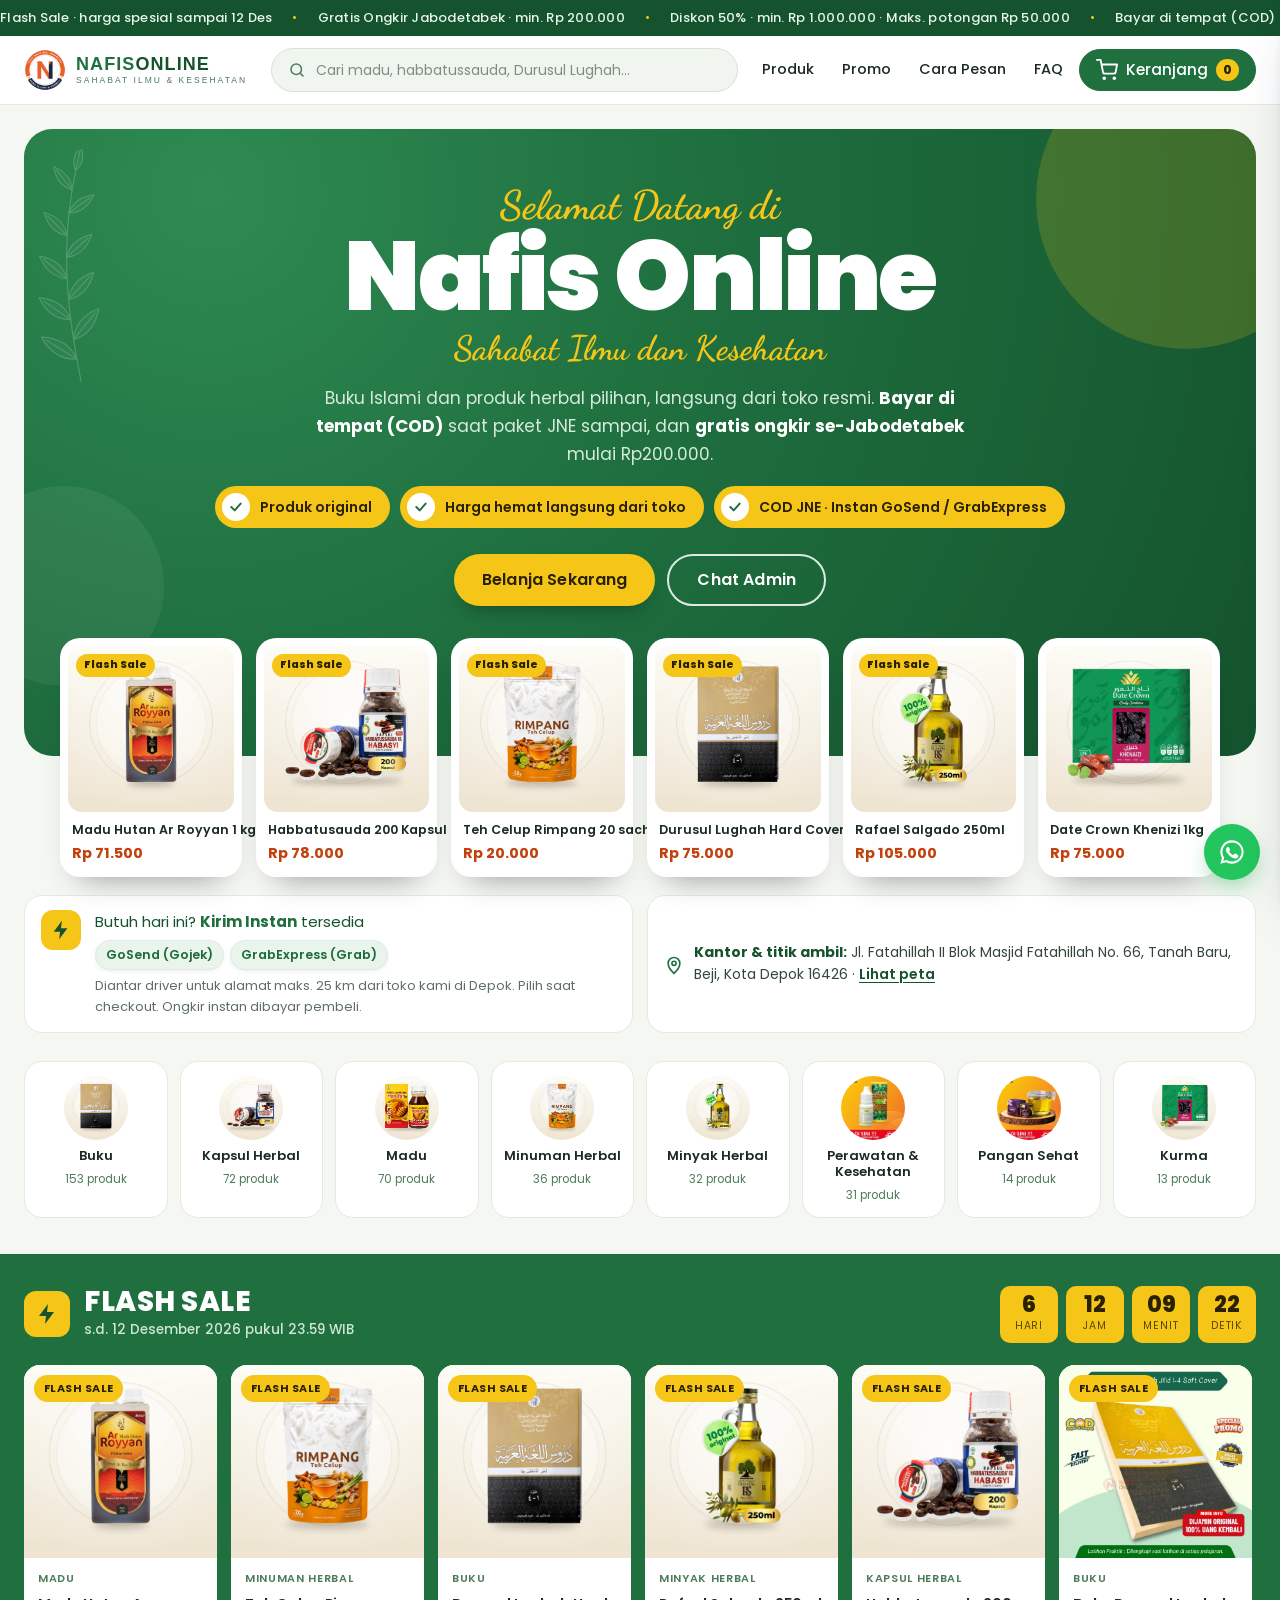
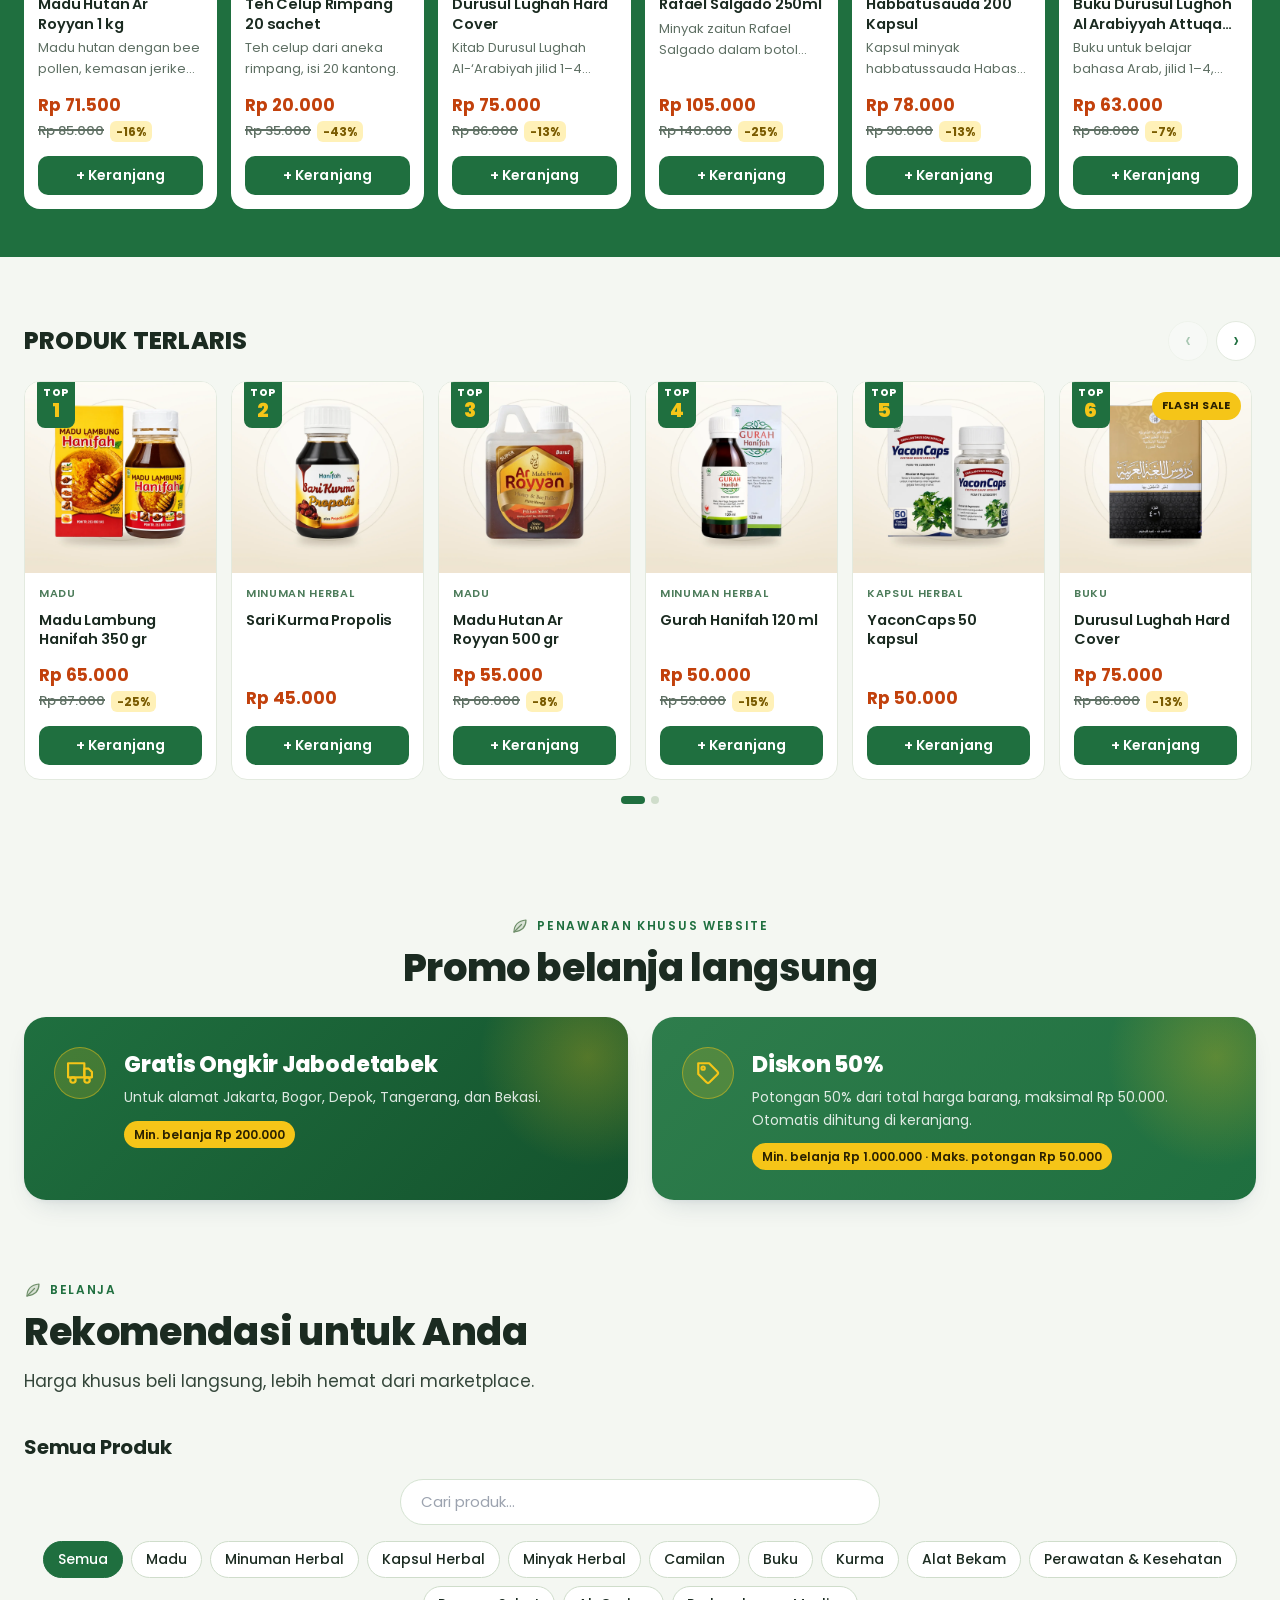
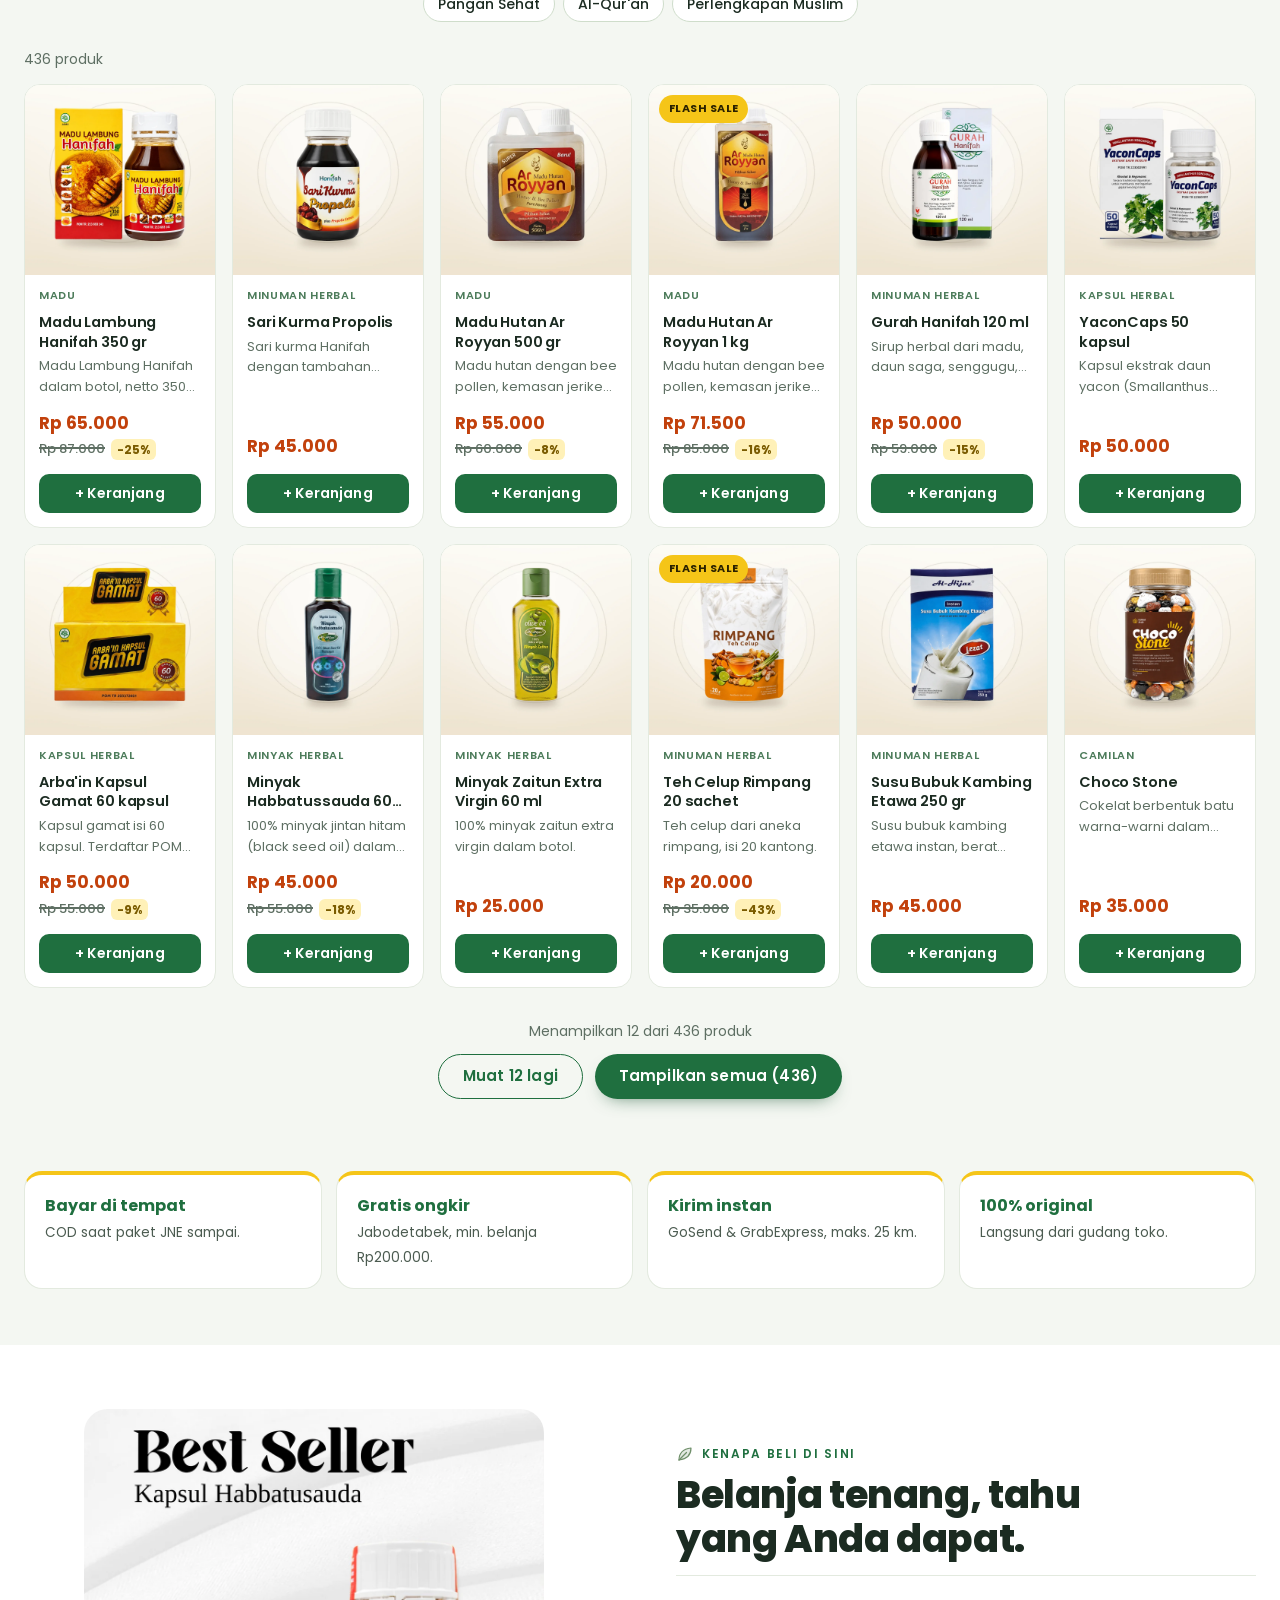
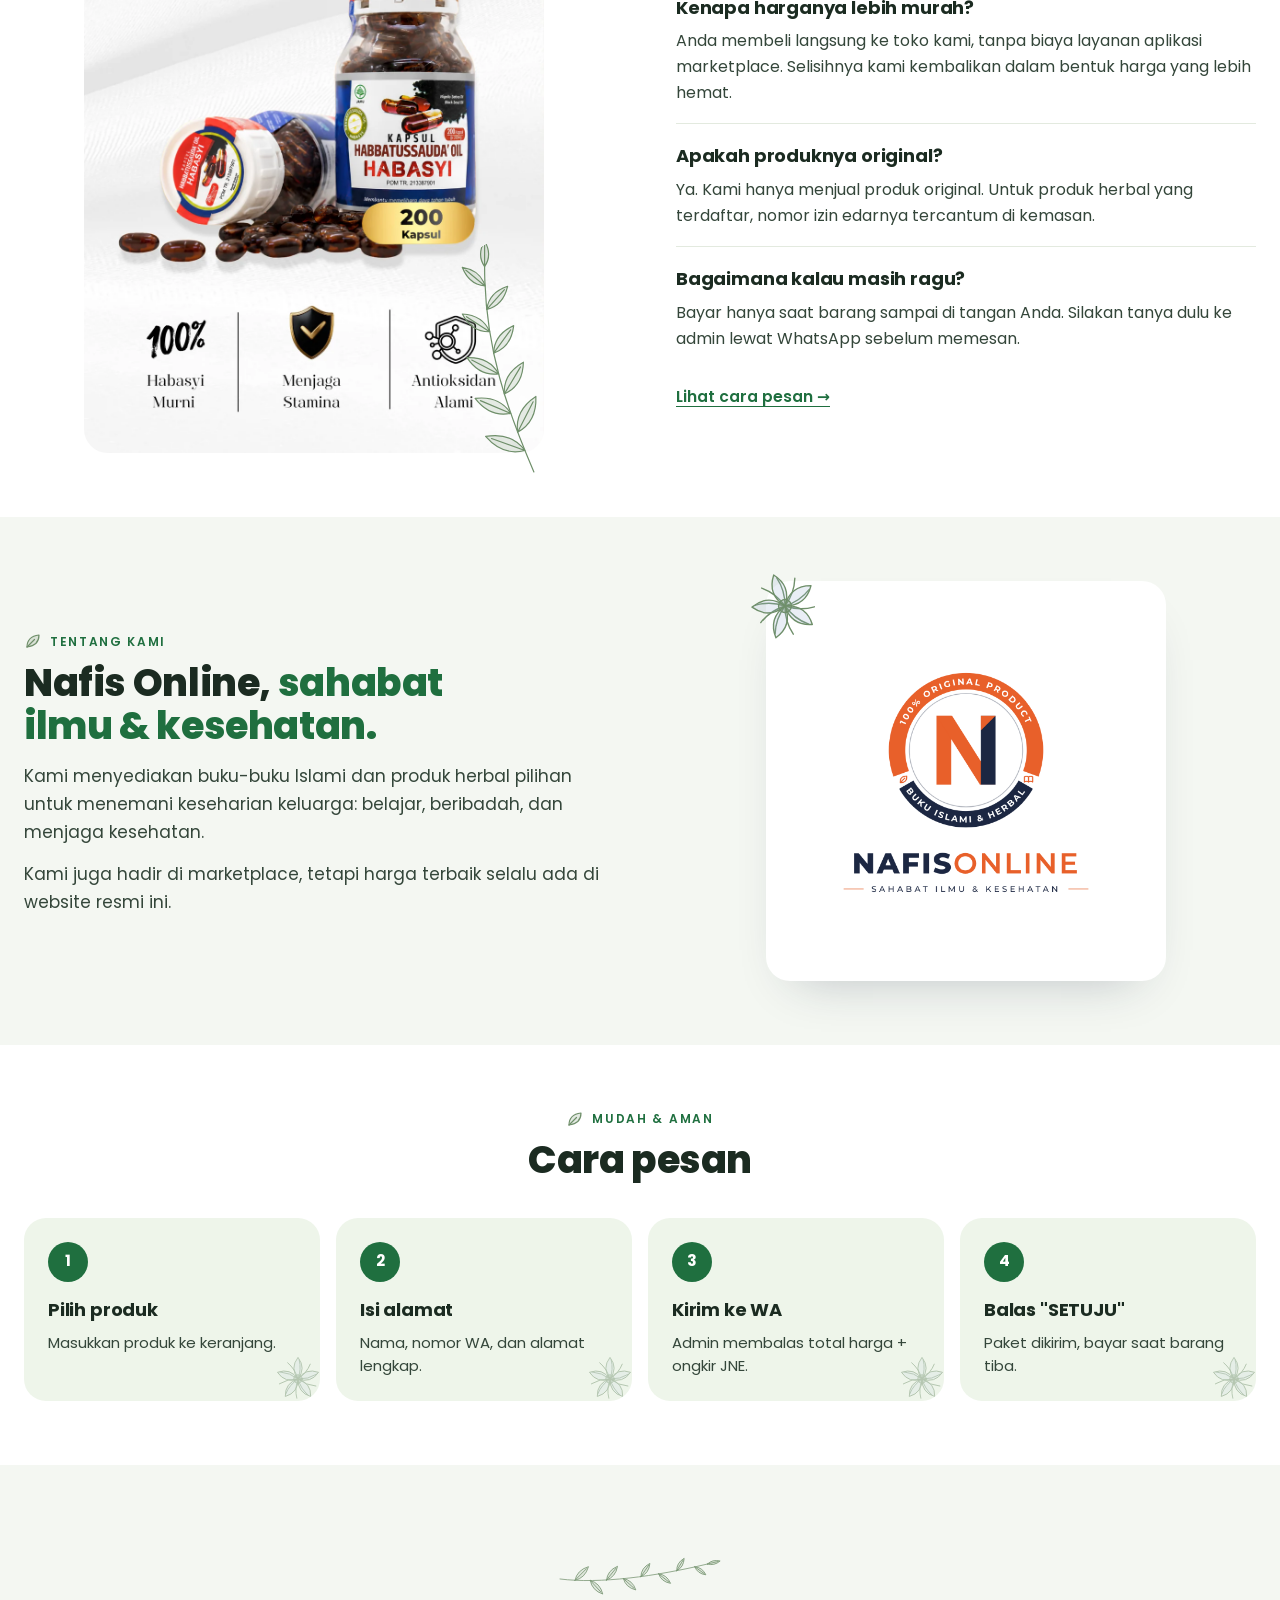
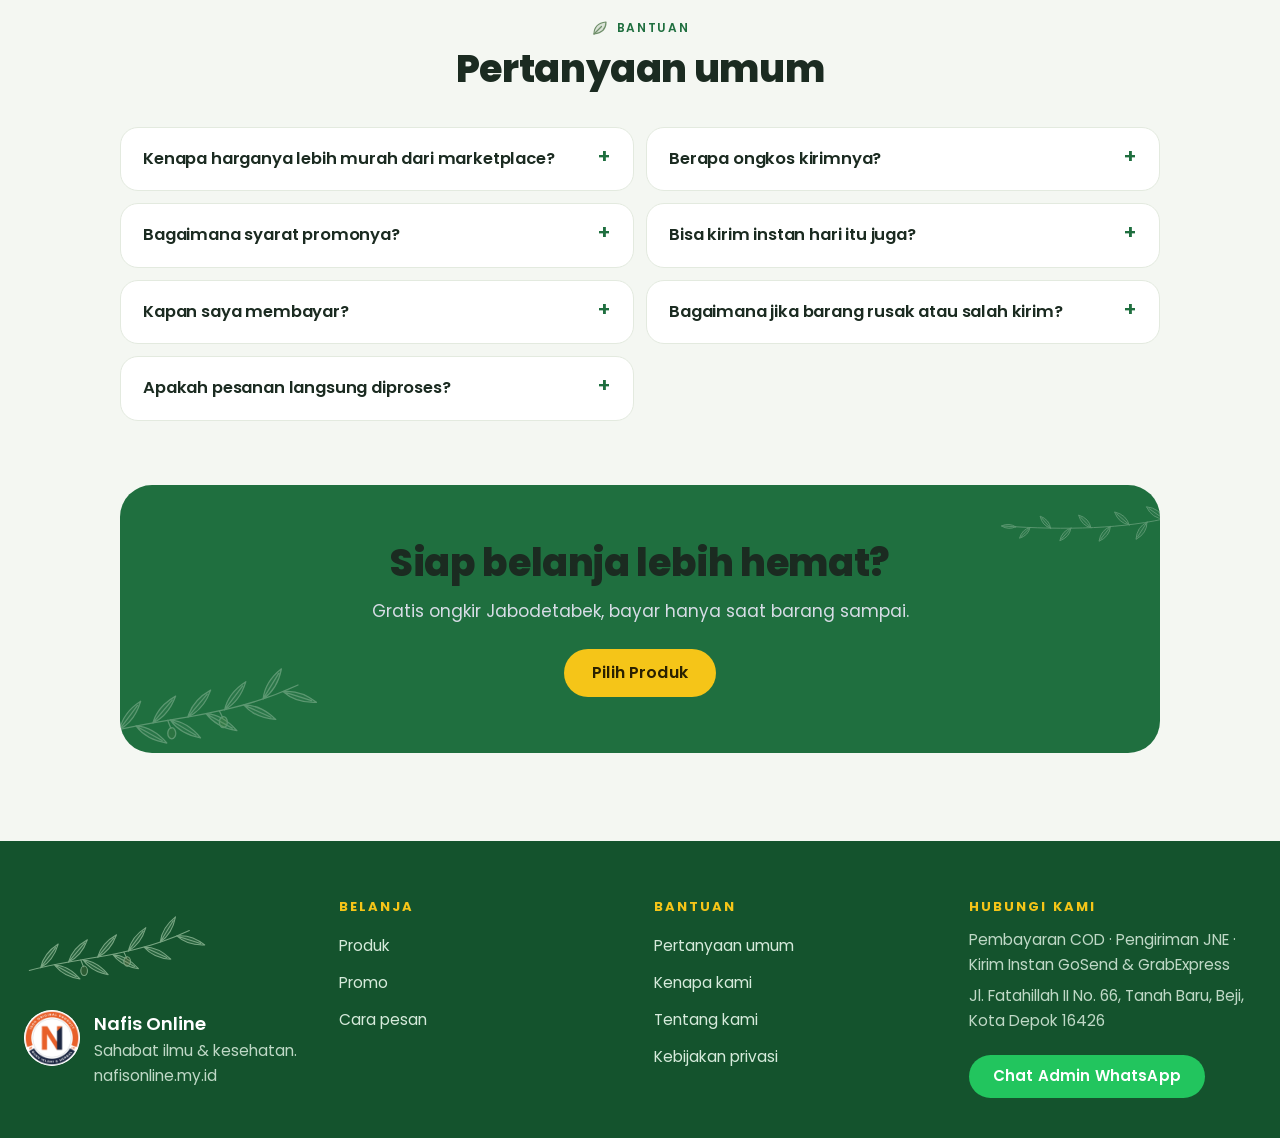
==== commit 883b262b: "Hero B: banner sambutan hijau di tengah + deretan produk pilihan - Foto rak toko diganti 6 produk (M" ====
--- a/index.html
+++ b/index.html
@@ -13,7 +13,7 @@
   <link rel="stylesheet" href="assets/css/style.css?v=26">
   <link rel="stylesheet" href="assets/css/elegan.css?v=3">
   <link rel="stylesheet" href="assets/css/yuko.css?v=8">
-  <link rel="stylesheet" href="assets/css/hijau.css?v=1">
+  <link rel="stylesheet" href="assets/css/hijau.css?v=2">
   <script src="assets/js/config.js?v=29"></script>
 </head>
 <body class="t-hijau">
@@ -50,33 +50,25 @@
   <!-- HERO: banner sambutan -->
   <section class="h-hero">
     <div class="container">
-      <div class="h-banner">
-        <div class="h-banner-art" aria-hidden="true">
-          <div class="h-circle h-circle-a"><img src="assets/img/hero/rak-herbal.webp" alt="" width="480" height="480"></div>
-          <div class="h-circle h-circle-b"><img src="assets/img/hero/rak-buku.webp" alt="" width="480" height="480"></div>
-          <div class="h-thumbs">
-            <img src="assets/img/produk/habbatusauda-200-kapsul.webp" alt="" width="120" height="120">
-            <img src="assets/img/produk/madu-lambung-hanifah.webp" alt="" width="120" height="120">
-            <img src="assets/img/produk/durusul-lughah-hard-cover.webp" alt="" width="120" height="120">
-          </div>
-          <img class="h-leaf" src="assets/img/herbal/sprig.svg" alt="">
-        </div>
-        <div class="h-banner-copy">
-          <p class="h-script">Selamat Datang di</p>
-          <h1 class="h-title">Nafis Online</h1>
-          <p class="h-script h-script-sub">Sahabat Ilmu dan Kesehatan</p>
-          <p class="h-lead">Buku Islami dan produk herbal pilihan, langsung dari toko resmi. Belanja tanpa biaya layanan marketplace, <b>bayar di tempat (COD)</b> saat paket JNE sampai, dan <b>gratis ongkir se-Jabodetabek</b> mulai Rp200.000.</p>
-          <ul class="h-checks">
-            <li><span aria-hidden="true"><svg viewBox="0 0 24 24"><path d="m5 12 5 5 9-10"/></svg></span>Produk original dan terjamin</li>
-            <li><span aria-hidden="true"><svg viewBox="0 0 24 24"><path d="m5 12 5 5 9-10"/></svg></span>Harga hemat langsung dari toko</li>
-            <li><span aria-hidden="true"><svg viewBox="0 0 24 24"><path d="m5 12 5 5 9-10"/></svg></span>Kirim JNE (COD) atau instan GoSend / GrabExpress</li>
-          </ul>
-          <div class="h-actions">
-            <a href="#produk" class="btn btn-primary btn-lg">Belanja Sekarang</a>
-            <a class="btn btn-outline btn-lg" id="heroWa" target="_blank" rel="noopener">Chat Admin</a>
-          </div>
-        </div>
-      </div>
+      <div class="hb">
+        <span class="hb-glow hb-glow-a" aria-hidden="true"></span>
+        <span class="hb-glow hb-glow-b" aria-hidden="true"></span>
+        <img class="hb-leaf" src="assets/img/herbal/sprig.svg" alt="" aria-hidden="true">
+        <p class="hb-script">Selamat Datang di</p>
+        <h1 class="hb-title">Nafis Online</h1>
+        <p class="hb-script hb-script-sub">Sahabat Ilmu dan Kesehatan</p>
+        <p class="hb-lead">Buku Islami dan produk herbal pilihan, langsung dari toko resmi. <b>Bayar di tempat (COD)</b> saat paket JNE sampai, dan <b>gratis ongkir se-Jabodetabek</b> mulai Rp200.000.</p>
+        <ul class="h-checks hb-checks">
+          <li><span aria-hidden="true"><svg viewBox="0 0 24 24"><path d="m5 12 5 5 9-10"/></svg></span>Produk original</li>
+          <li><span aria-hidden="true"><svg viewBox="0 0 24 24"><path d="m5 12 5 5 9-10"/></svg></span>Harga hemat langsung dari toko</li>
+          <li><span aria-hidden="true"><svg viewBox="0 0 24 24"><path d="m5 12 5 5 9-10"/></svg></span>COD JNE · Instan GoSend / GrabExpress</li>
+        </ul>
+        <div class="hb-actions">
+          <a href="#produk" class="btn btn-lg hb-btn-main">Belanja Sekarang</a>
+          <a class="btn btn-lg hb-btn-alt" id="heroWa" target="_blank" rel="noopener">Chat Admin</a>
+        </div>
+      </div>
+      <div class="hb-shelf" id="heroShelf" aria-label="Produk pilihan"></div>
       <div class="h-info">
         <div class="y-instant">
           <span class="y-instant-ic" aria-hidden="true"><svg viewBox="0 0 24 24"><path d="M13 2 4 14h7l-1 8 9-12h-7z"/></svg></span>
@@ -384,6 +376,6 @@
 
   <div class="toast" id="toast"></div>
 
-  <script src="assets/js/app.js?v=31"></script>
+  <script src="assets/js/app.js?v=32"></script>
   </body>
 </html>
--- a/assets/css/hijau.css
+++ b/assets/css/hijau.css
@@ -245,3 +245,44 @@
 
 .t-hijau .y-products .sub-title{font-size:20px;font-weight:700;color:var(--g-ink);margin-top:4px}
 @media (max-width:480px){.h-circle-a{left:5%;top:34px;width:50%}.h-circle-b{right:5%;top:18px;width:38%}.h-thumbs{bottom:14px}}
+
+/* ===== HERO B: sambutan tengah + rak produk ===== */
+.hb{position:relative;overflow:hidden;border-radius:28px;background:radial-gradient(circle at 15% 10%,#2E8A52 0,#1F6F3F 42%,#14532D 100%);padding:56px 32px 150px;text-align:center;color:#D6EADB}
+.hb>*:not(.hb-glow):not(.hb-leaf){position:relative;z-index:1}
+.hb-glow{position:absolute;border-radius:50%;pointer-events:none}
+.hb-glow-a{right:-80px;top:-80px;width:300px;height:300px;background:rgba(245,197,24,.18)}
+.hb-glow-b{left:-60px;bottom:70px;width:200px;height:200px;background:rgba(255,255,255,.06)}
+.hb-leaf{position:absolute;left:-30px;top:30px;width:150px;opacity:.18;filter:brightness(3) saturate(0);transform:rotate(-18deg);pointer-events:none}
+.hb-script{margin:0;font-family:var(--script);font-weight:700;font-size:40px;line-height:1;color:var(--y)}
+.hb-script-sub{font-size:34px;margin-top:8px}
+.hb-title{margin:4px 0 0;font-family:var(--sans);font-weight:900;font-size:clamp(52px,7.6vw,100px);line-height:.98;letter-spacing:-.025em;color:#fff}
+.hb-lead{margin:18px auto 0;max-width:660px;font-size:17px;line-height:1.65;color:#D6EADB}
+.hb-lead b{color:#fff}
+.hb-checks{flex-direction:row;flex-wrap:wrap;justify-content:center}
+.hb-actions{display:flex;flex-wrap:wrap;justify-content:center;gap:12px;margin-top:26px}
+.t-hijau .hb-btn-main{background:var(--y);color:var(--y-ink);box-shadow:0 10px 22px -12px rgba(0,0,0,.5)}
+.t-hijau .hb-btn-main:hover{background:#FFD43B;color:var(--y-ink)}
+.t-hijau .hb-btn-alt{background:transparent;color:#fff;border:2px solid rgba(255,255,255,.85)}
+.t-hijau .hb-btn-alt:hover{background:#fff;color:var(--g-dark)}
+.hb-shelf{position:relative;z-index:2;display:grid;grid-template-columns:repeat(6,minmax(0,1fr));gap:14px;margin:-118px 36px 0;min-height:200px}
+.hb-item{display:flex;flex-direction:column;text-align:left;background:#fff;border-radius:20px;padding:8px;box-shadow:0 18px 30px -20px rgba(0,0,0,.45);transition:transform .15s,box-shadow .15s;min-width:0}
+.hb-item:hover{transform:translateY(-4px);box-shadow:0 22px 36px -20px rgba(0,0,0,.55)}
+.hb-item:focus-visible{outline:none;box-shadow:var(--ring)}
+.hb-img{position:relative;display:block;aspect-ratio:1;border-radius:14px;overflow:hidden;background:#F7F9F5}
+.hb-img img{width:100%;height:100%;object-fit:cover}
+.hb-flag{position:absolute;top:8px;left:8px;background:var(--y);color:var(--y-ink);font-size:10.5px;font-weight:800;padding:3px 8px;border-radius:999px}
+.hb-name{display:block;padding:8px 4px 0;font-size:12.5px;font-weight:600;color:var(--g-ink);white-space:nowrap;overflow:hidden;text-overflow:ellipsis}
+.hb-price{display:block;padding:2px 4px 4px;font-size:14.5px;font-weight:700;color:var(--price)}
+.t-hijau .h-hero .h-info{margin-top:18px}
+@media (max-width:1000px){.hb-shelf{grid-template-columns:repeat(3,minmax(0,1fr));margin:-110px 20px 0}}
+@media (max-width:640px){
+  .hb{padding:40px 18px 130px;border-radius:22px}
+  .hb-script{font-size:30px}.hb-script-sub{font-size:26px}
+  .hb-title{font-size:52px}
+  .hb-lead{font-size:15.5px}
+  .hb-checks li{font-size:12.5px}
+  .hb-actions .btn{flex:1 1 auto}
+  .hb-shelf{display:flex;overflow-x:auto;scroll-snap-type:x mandatory;scrollbar-width:none;margin:-100px 0 0;padding:0 14px 8px;gap:10px;min-height:180px}
+  .hb-shelf::-webkit-scrollbar{display:none}
+  .hb-item{flex:0 0 132px;scroll-snap-align:start}
+}
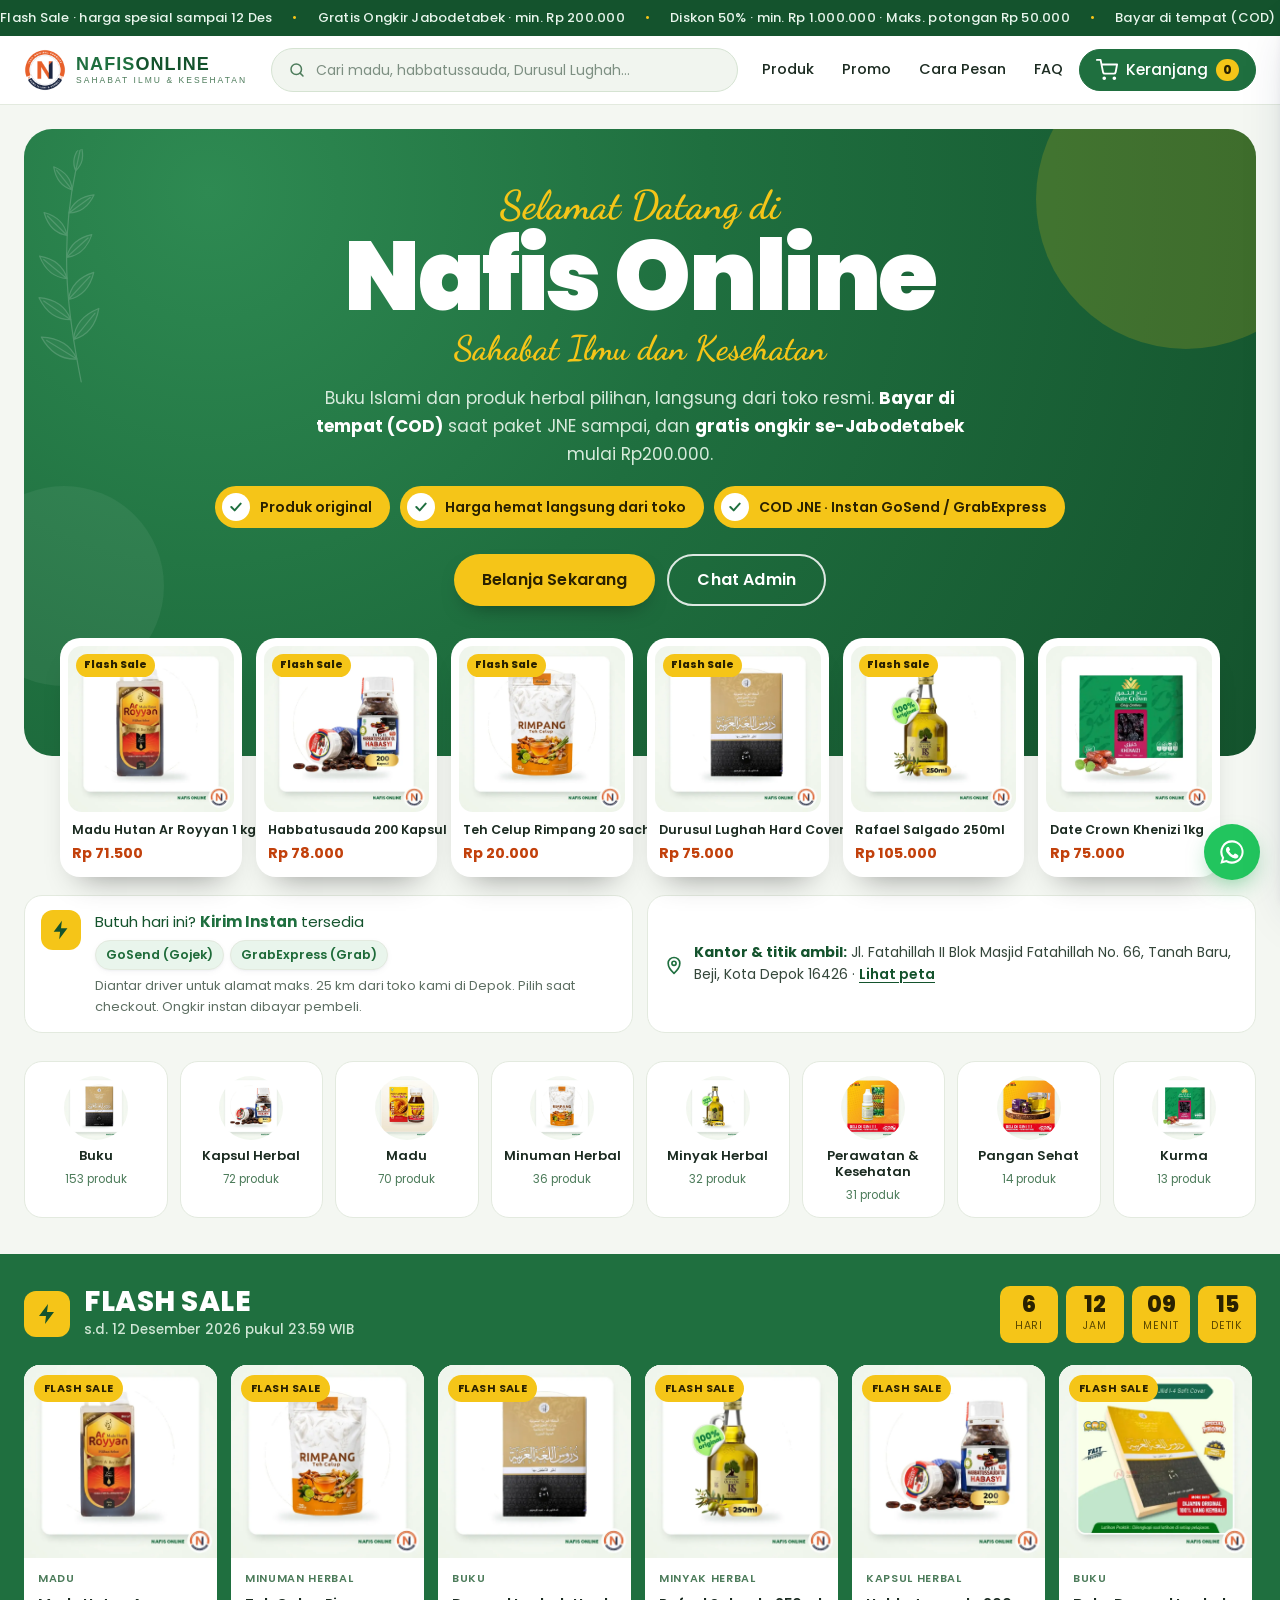
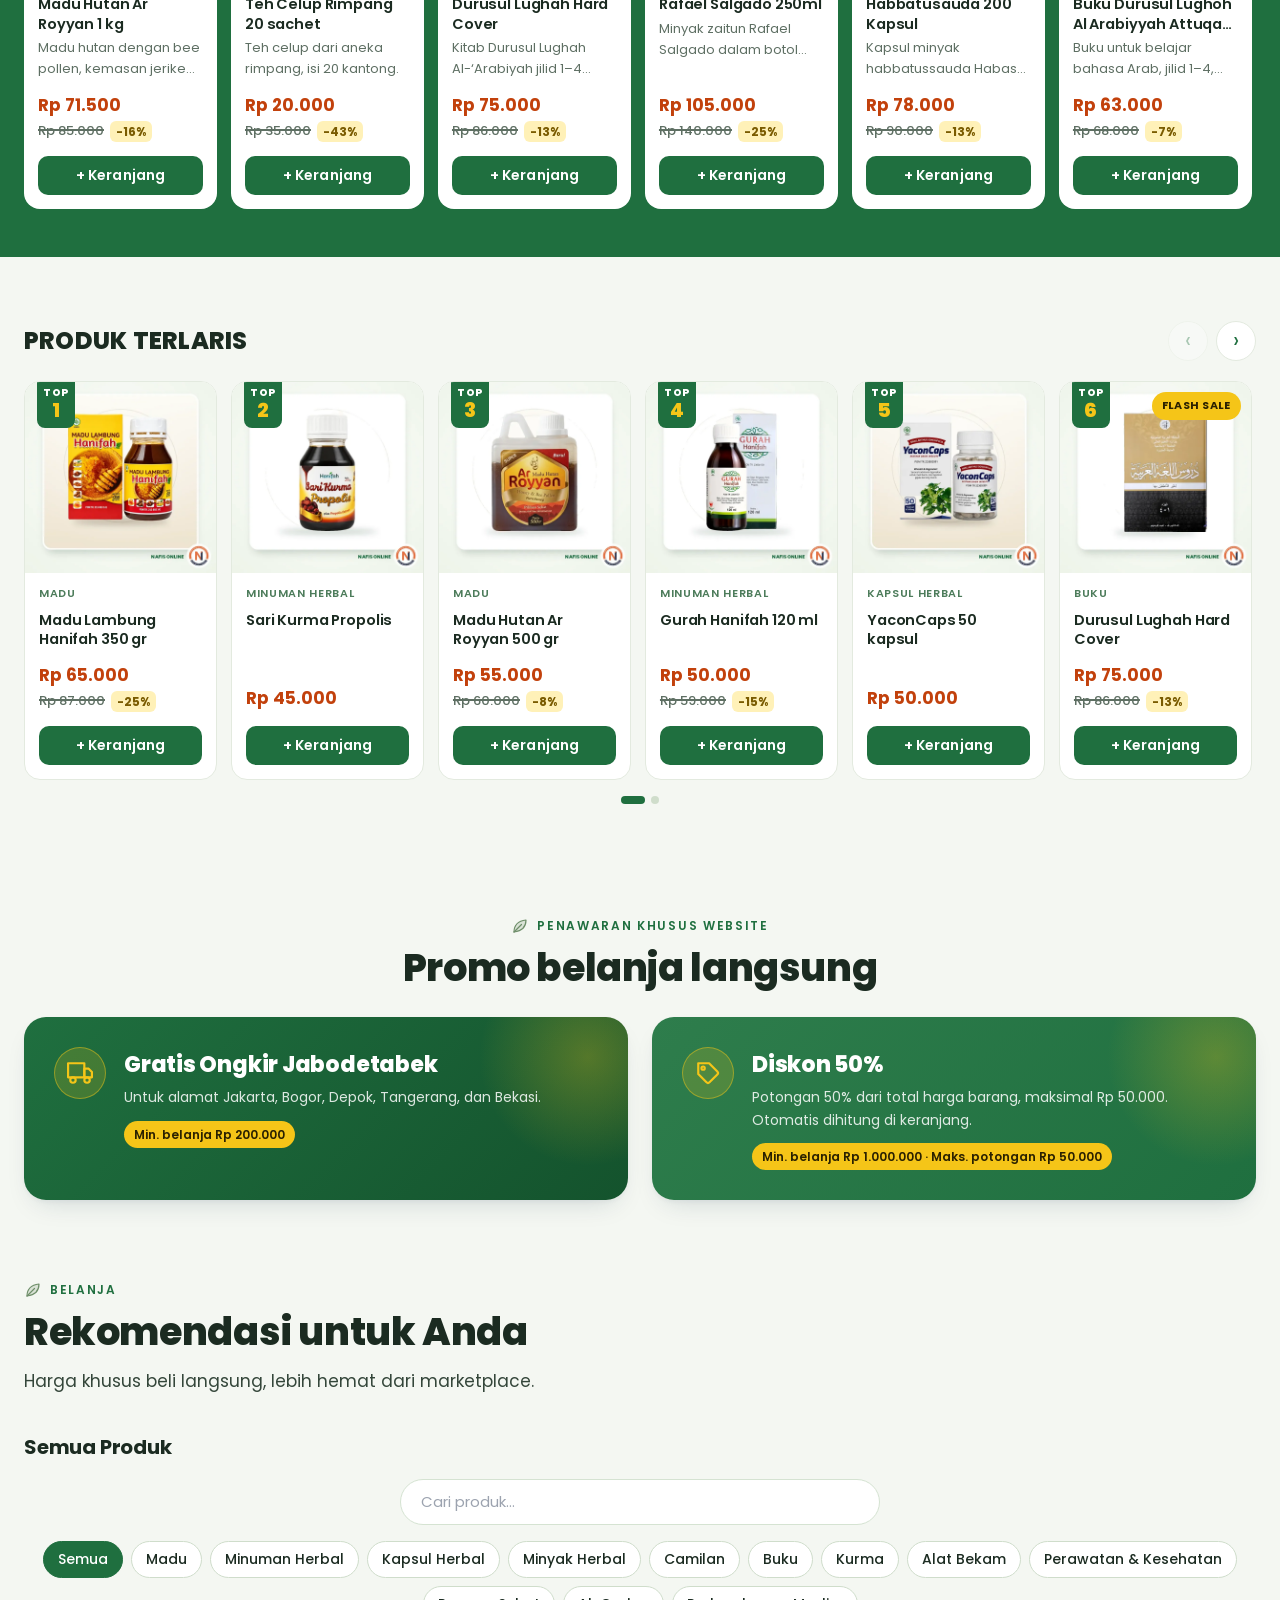
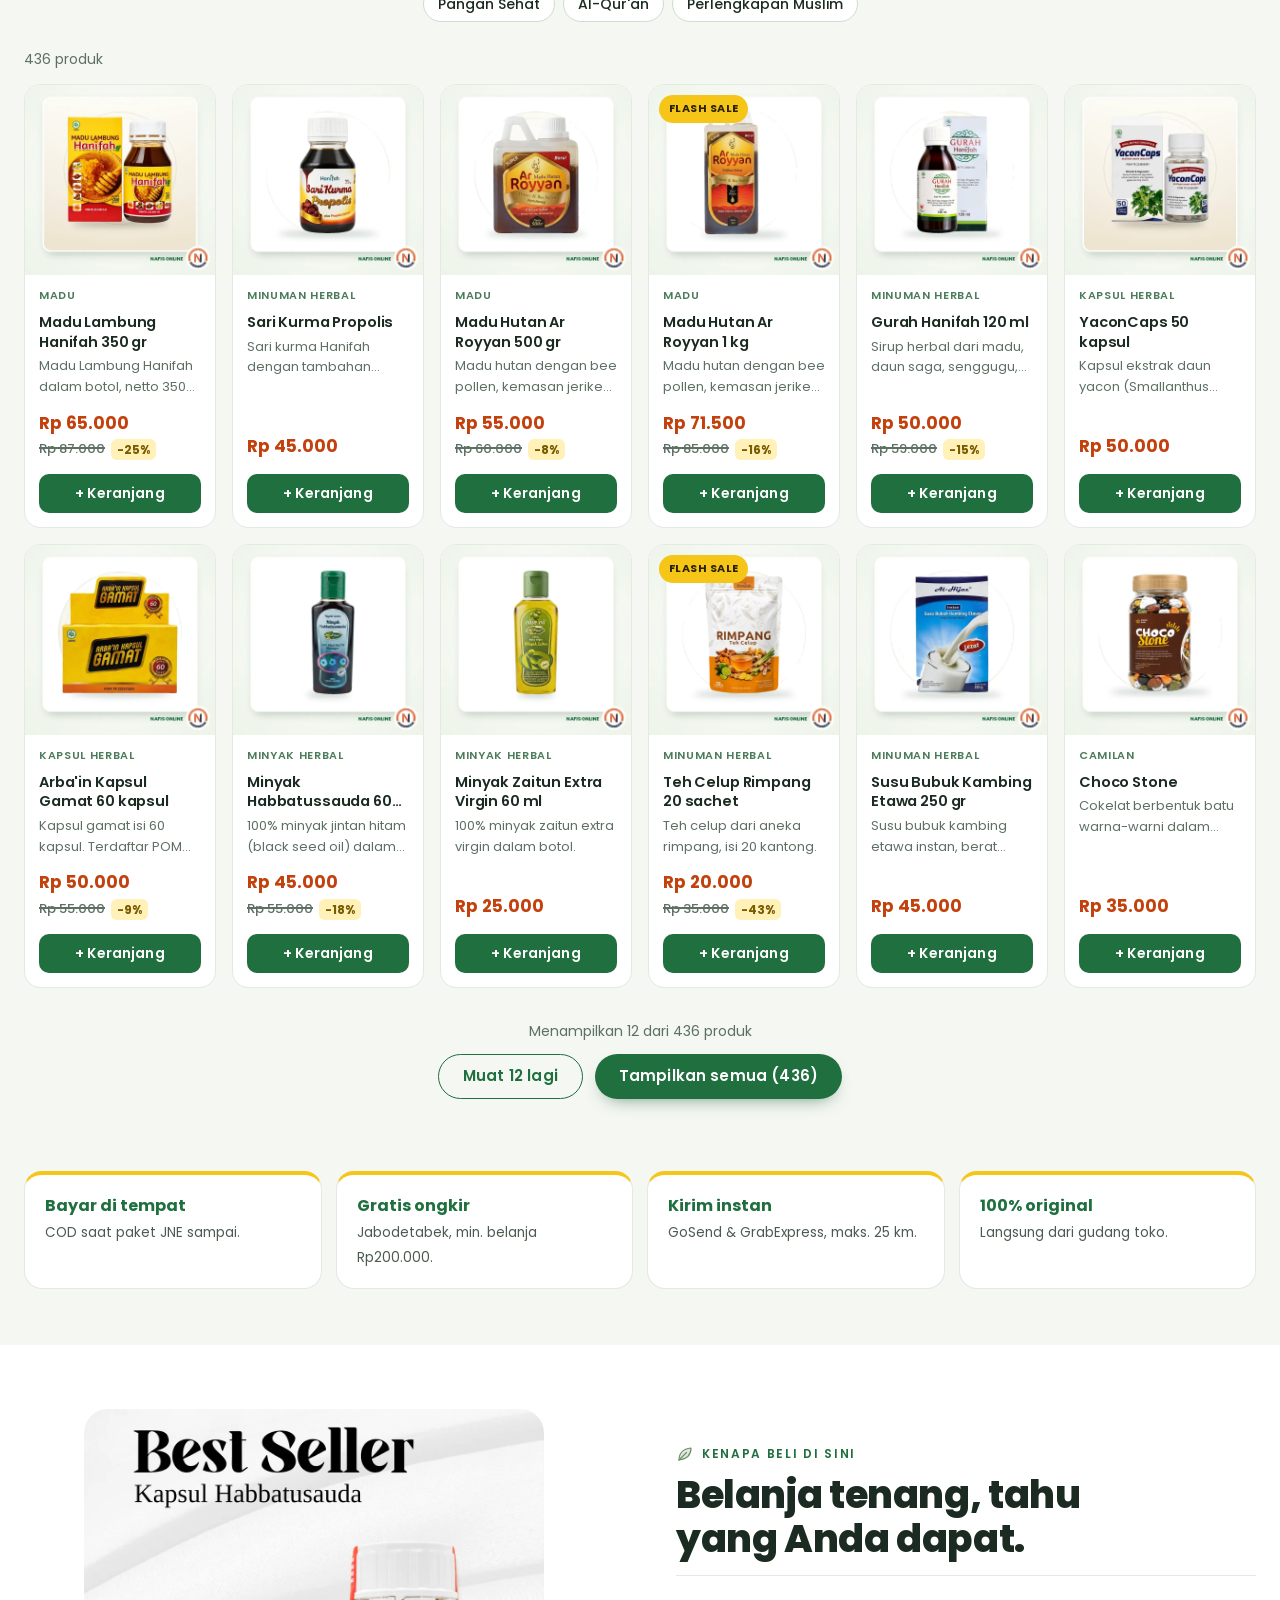
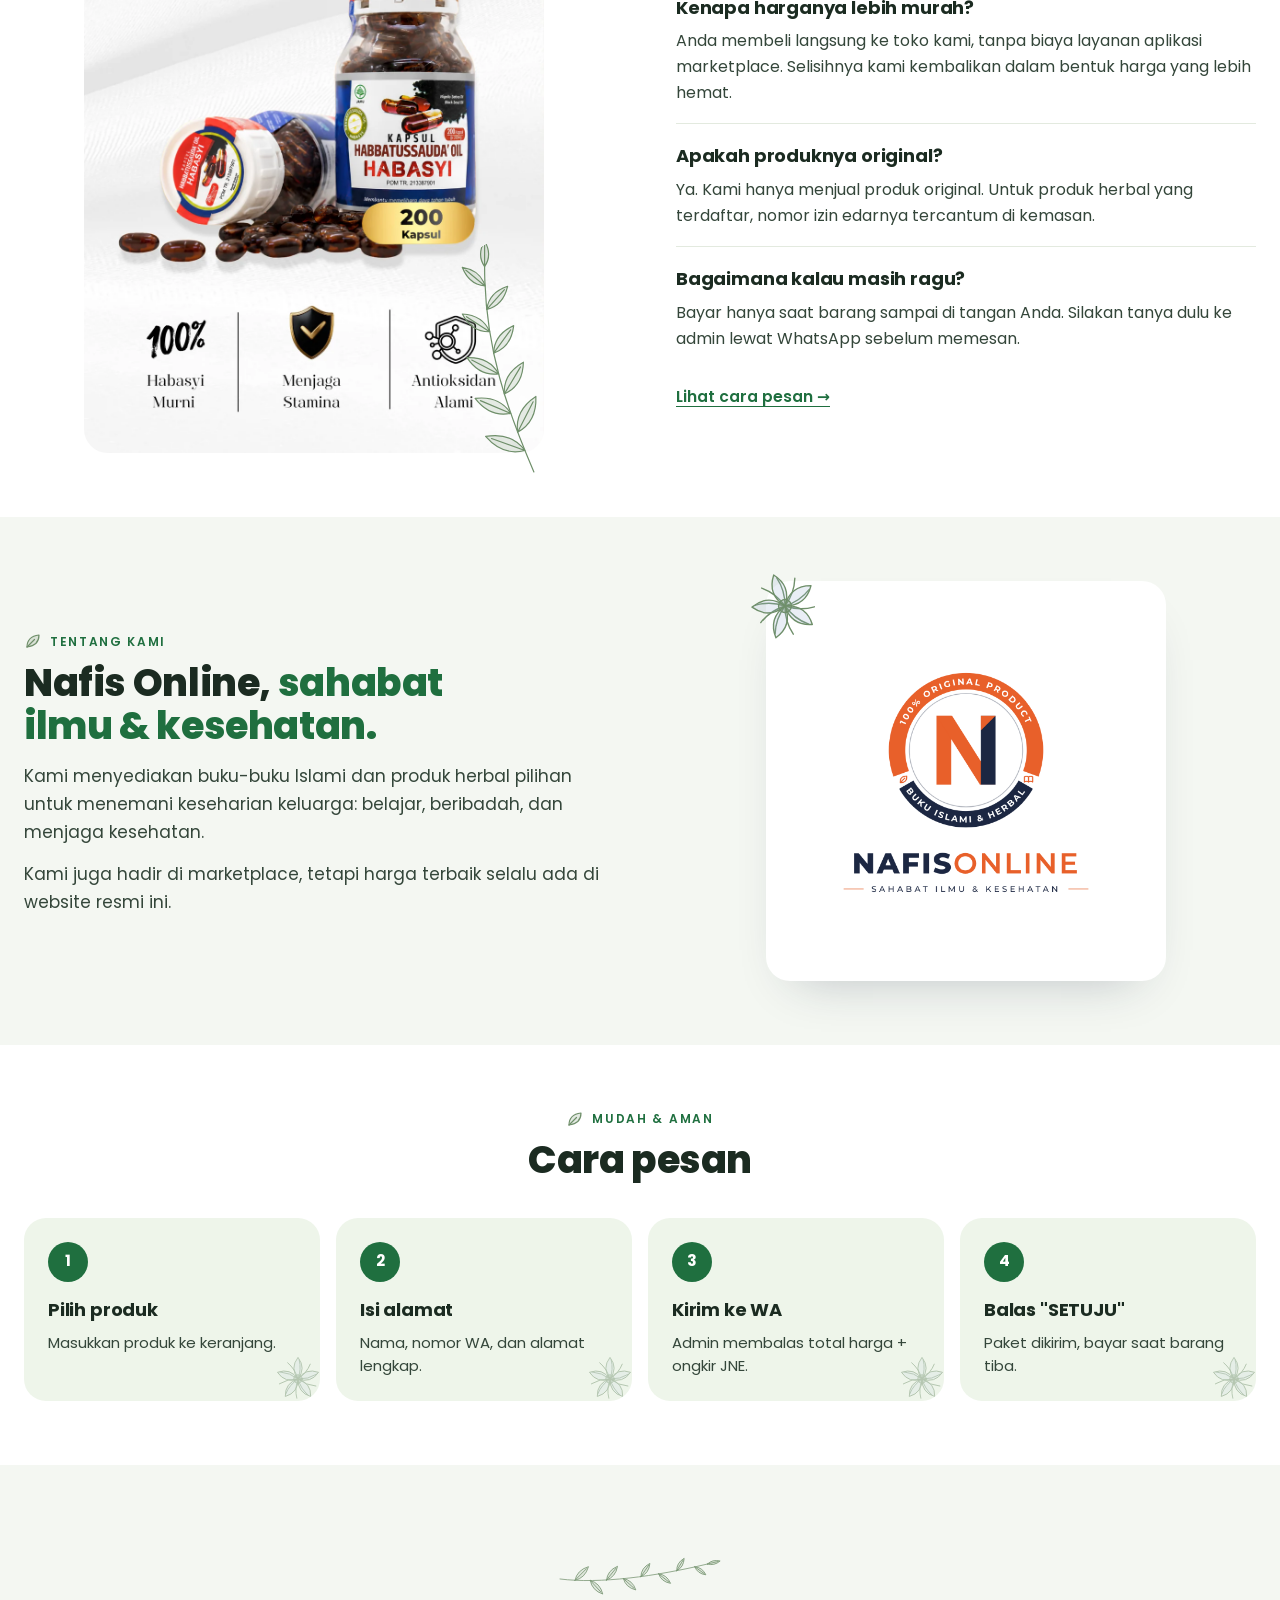
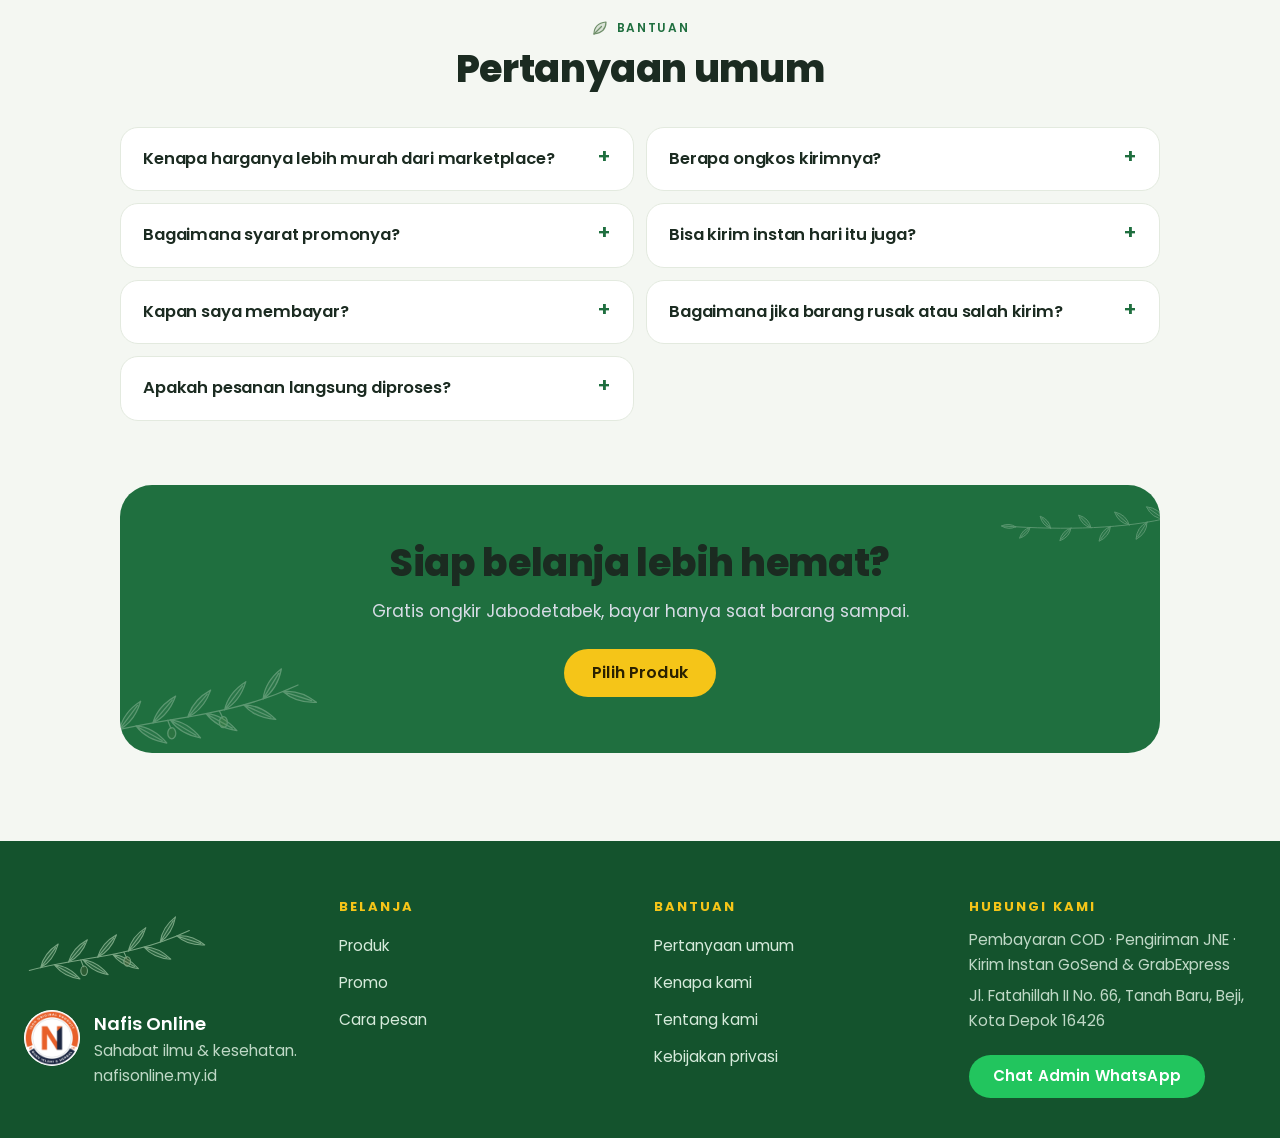
==== commit 8df08f2e: "Foto produk seragam + watermark logo Nafis Online (436 foto) - Semua foto 800x800: latar hijau lembu" ====
--- a/index.html
+++ b/index.html
@@ -376,6 +376,6 @@
 
   <div class="toast" id="toast"></div>
 
-  <script src="assets/js/app.js?v=32"></script>
+  <script src="assets/js/app.js?v=33"></script>
   </body>
 </html>
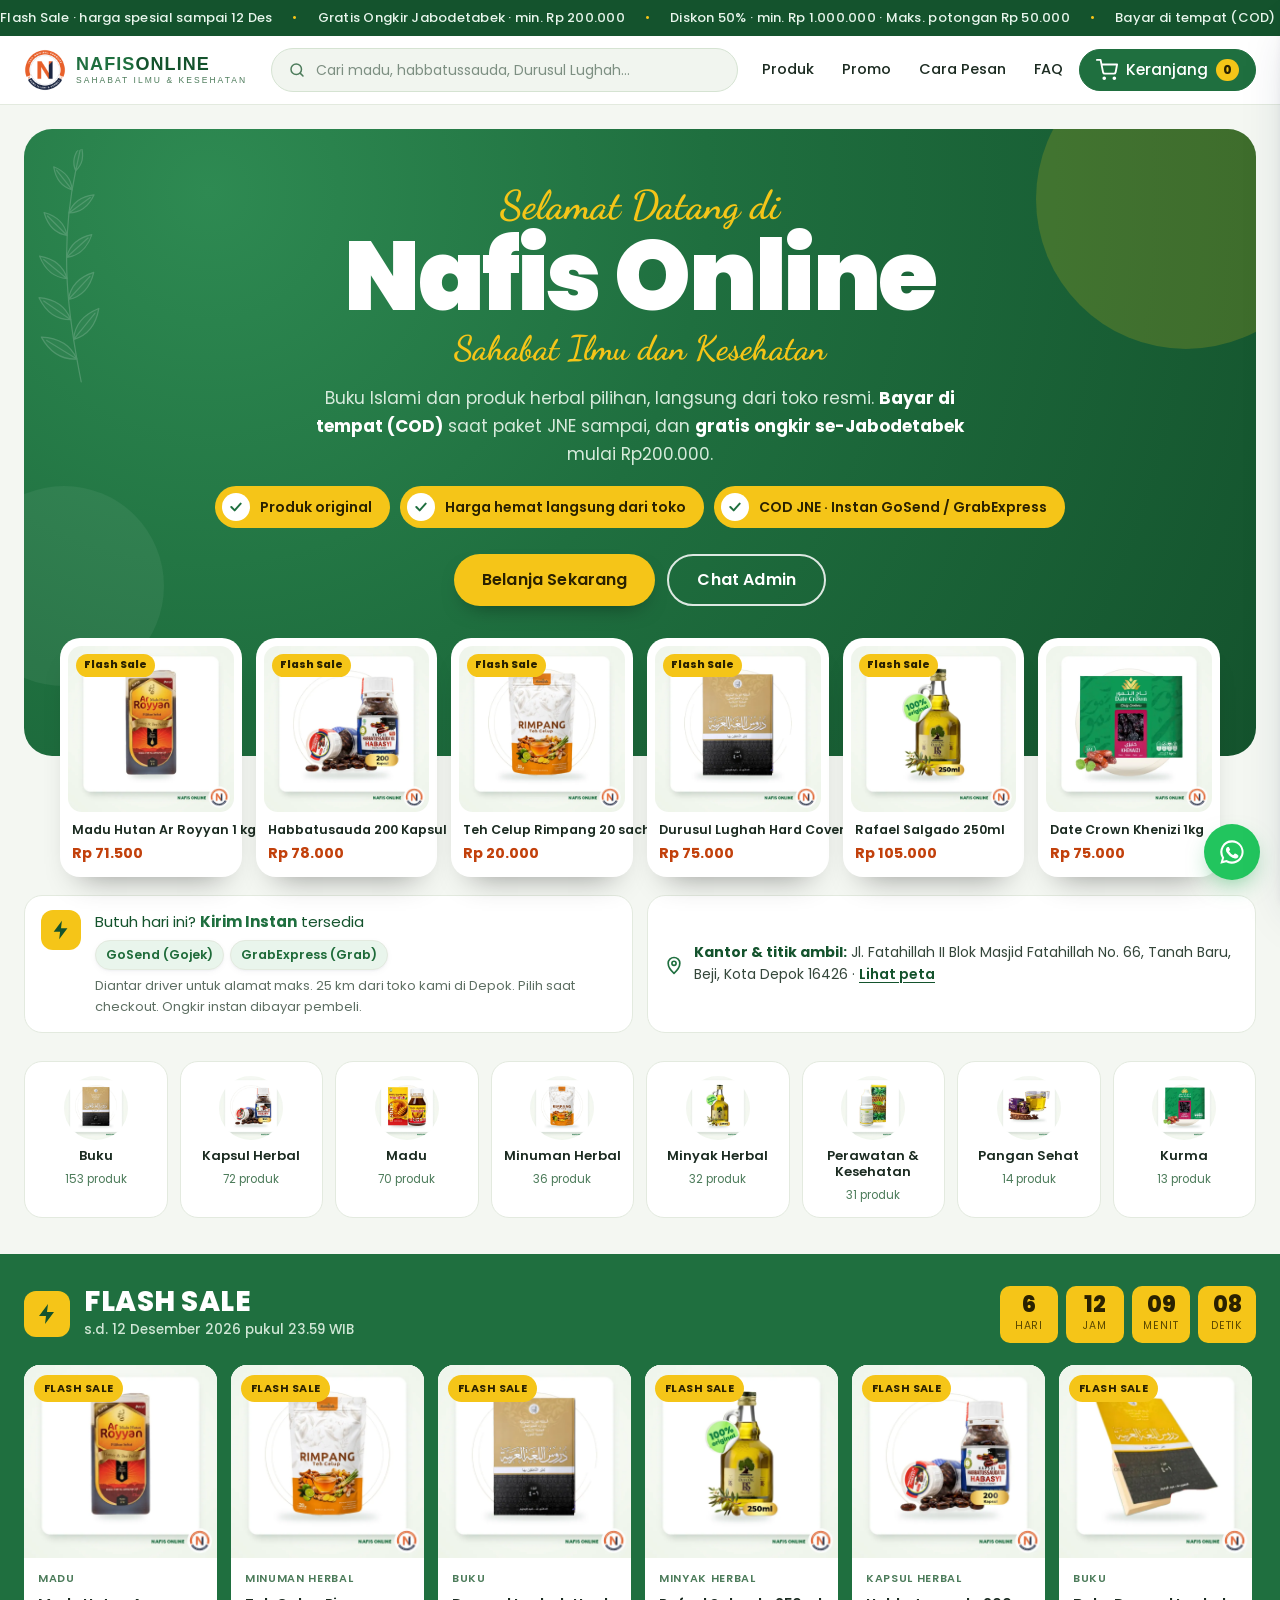
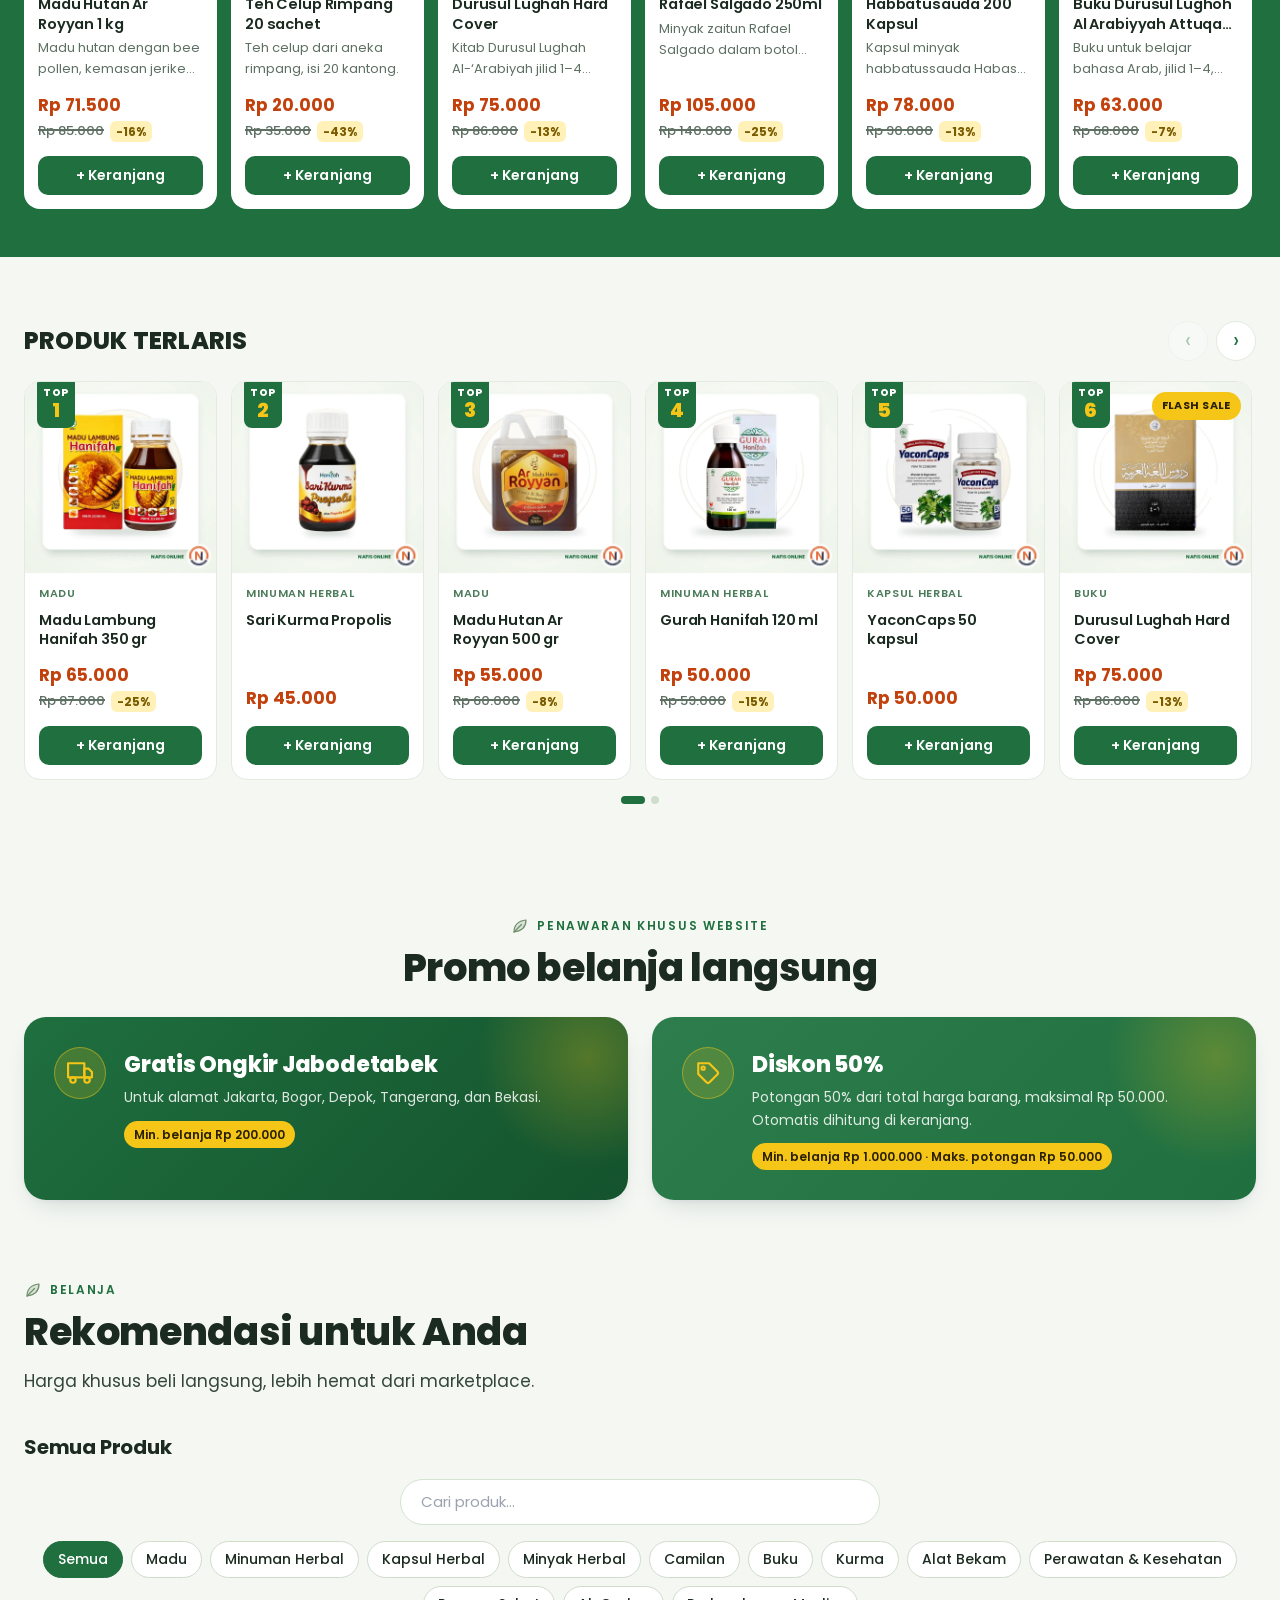
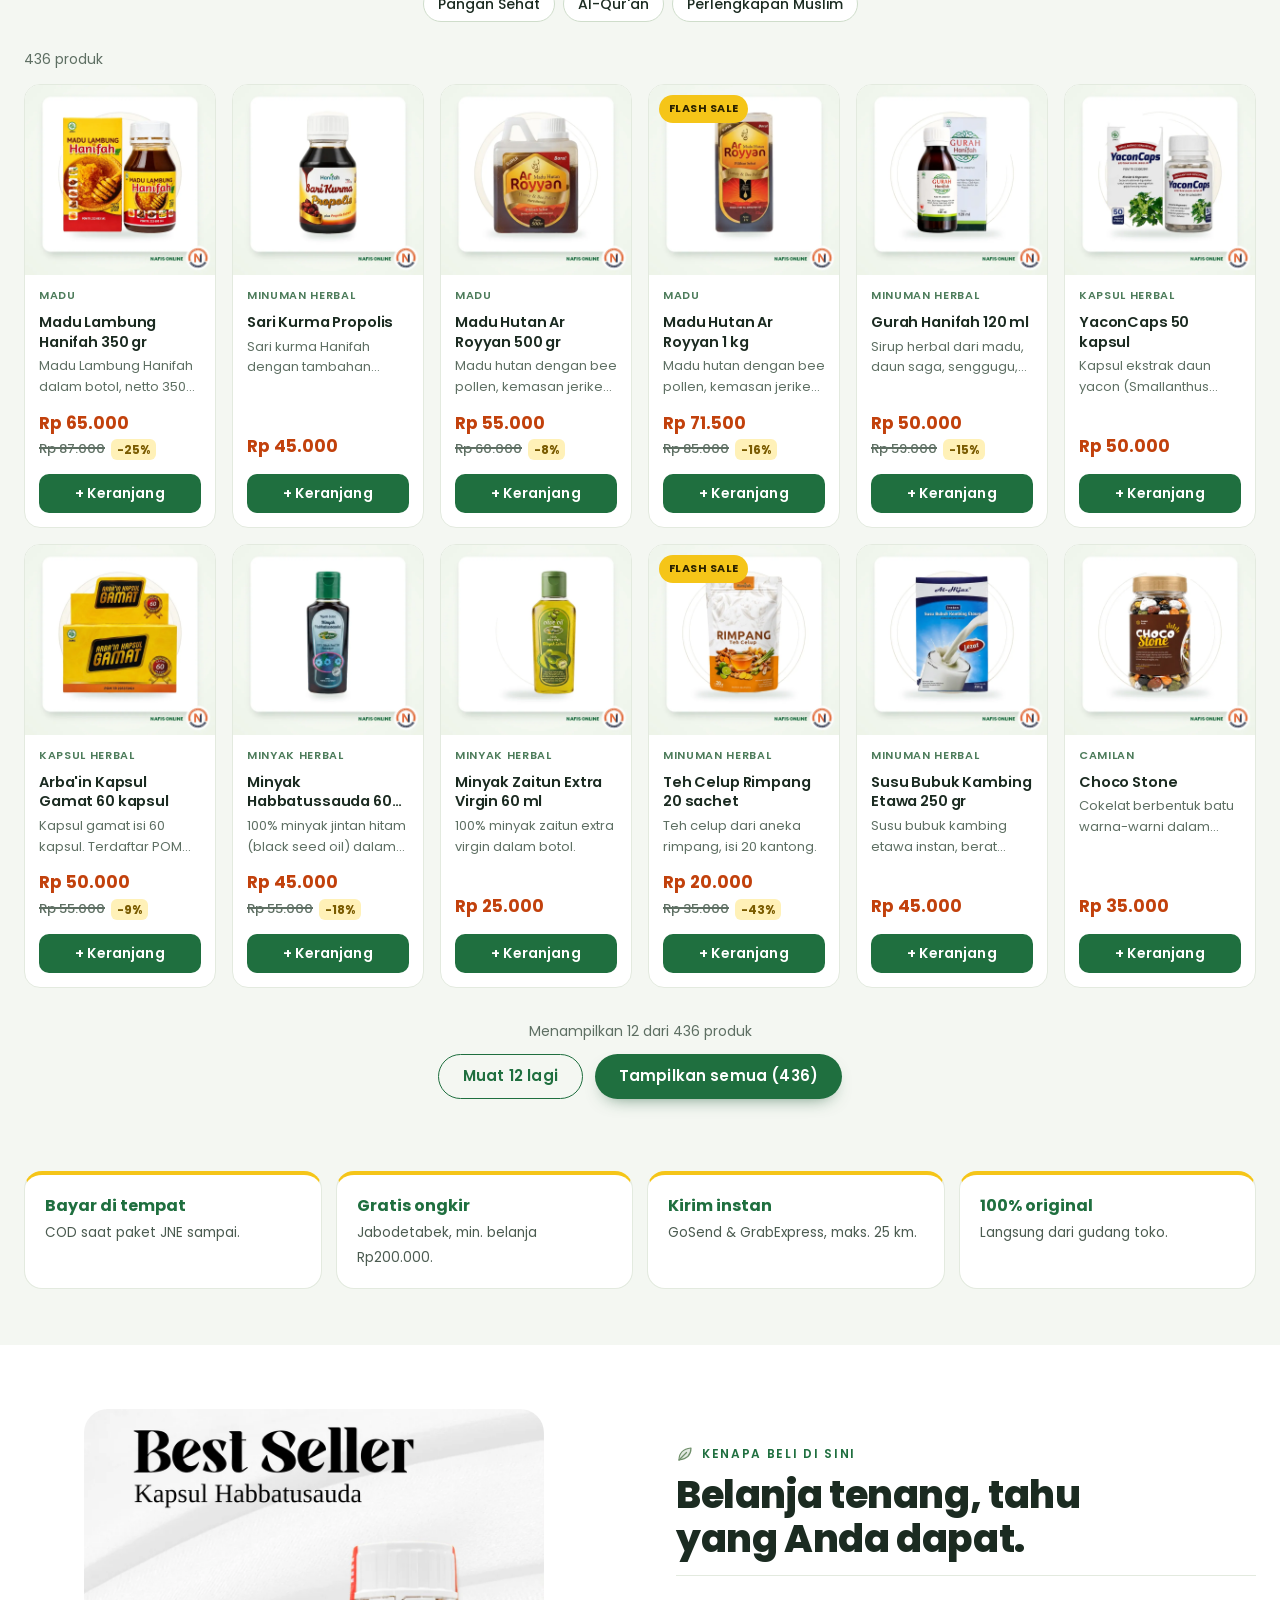
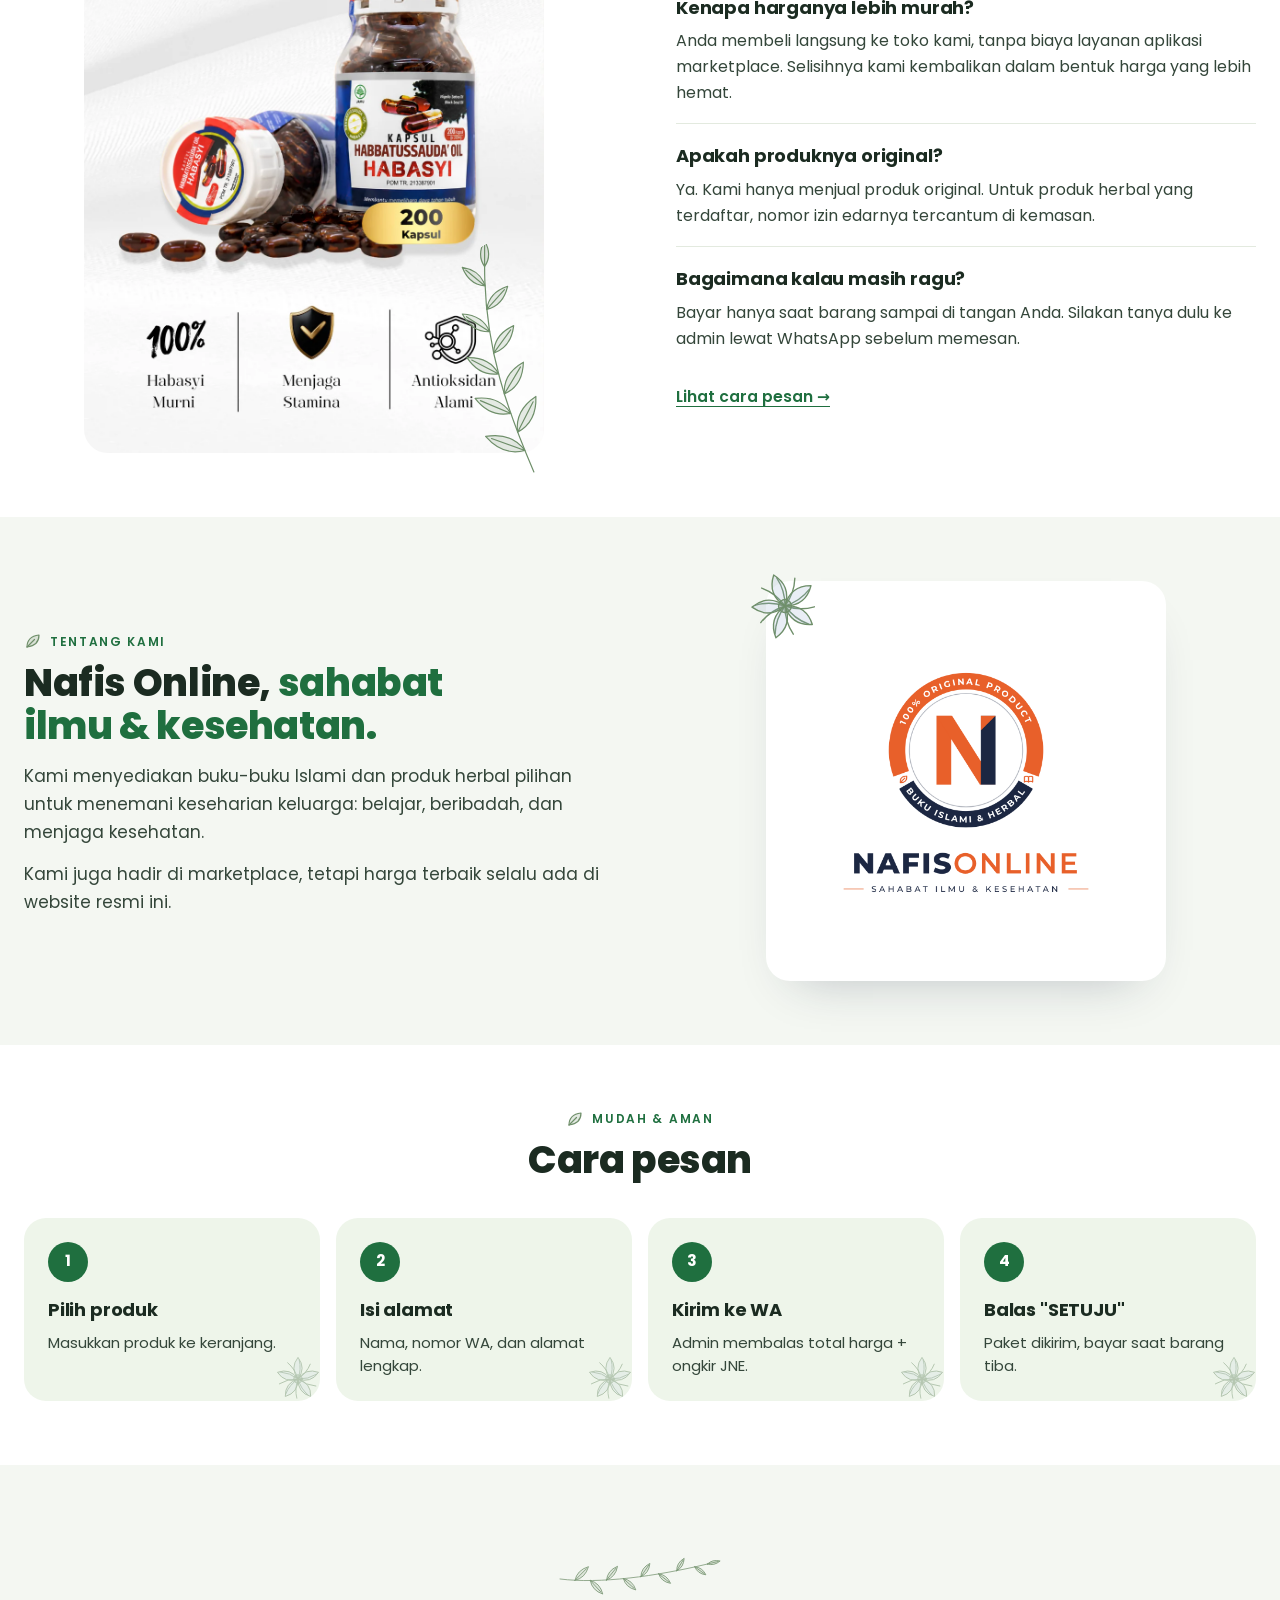
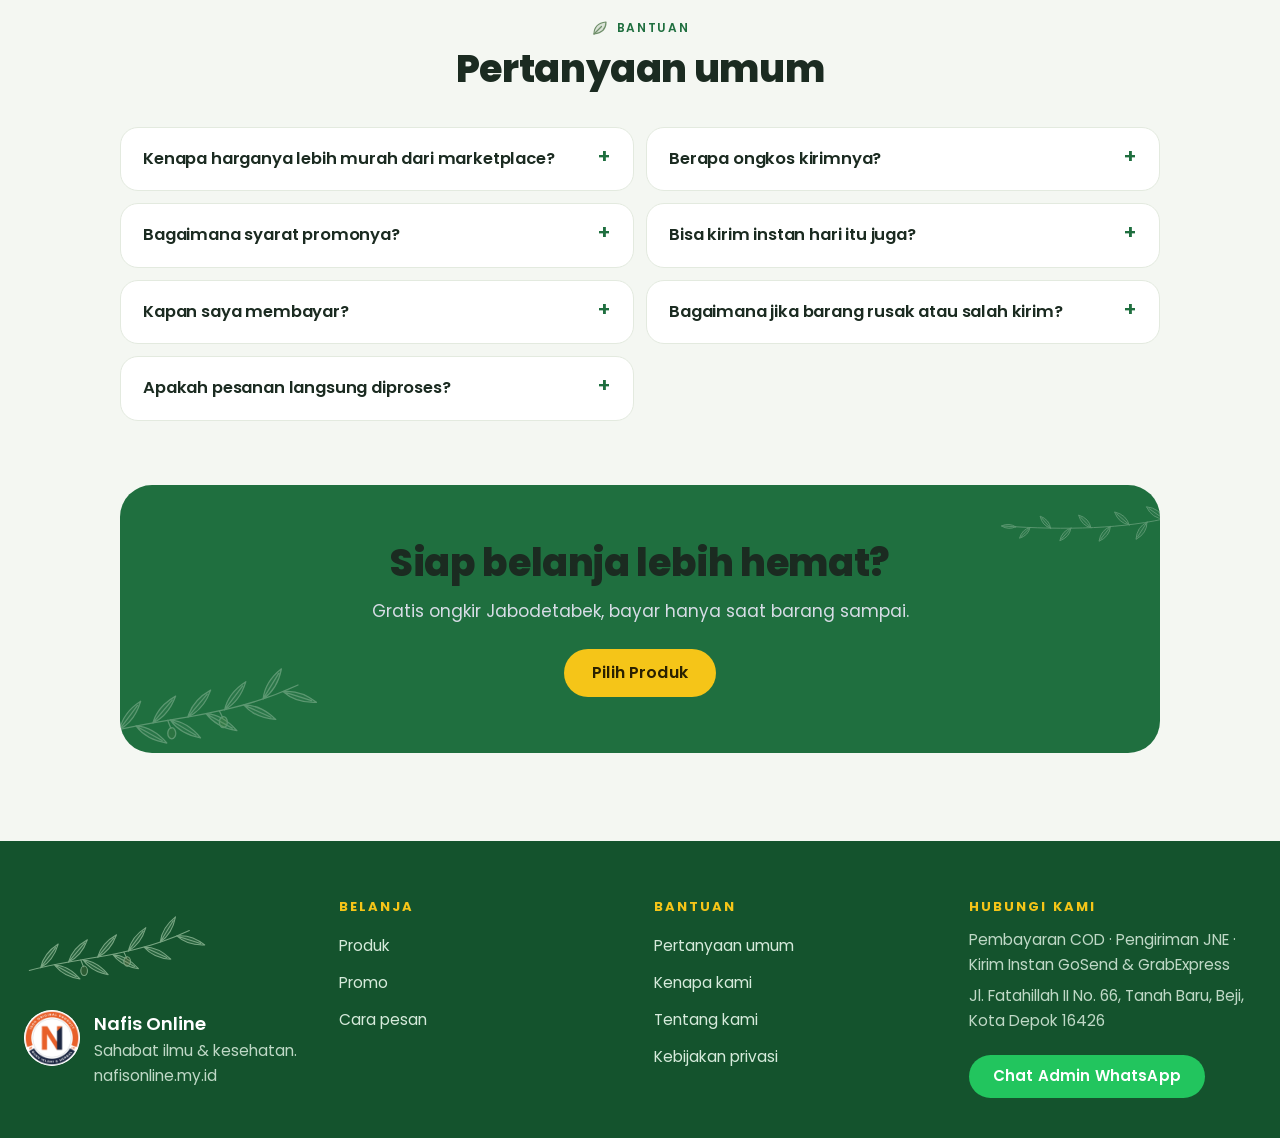
==== commit 7c13a451: "Foto produk: latar dihapus, produk saja di kartu putih polos - Latar, banner 'BELI DI SINI', dan tek" ====
--- a/index.html
+++ b/index.html
@@ -376,6 +376,6 @@
 
   <div class="toast" id="toast"></div>
 
-  <script src="assets/js/app.js?v=33"></script>
+  <script src="assets/js/app.js?v=34"></script>
   </body>
 </html>
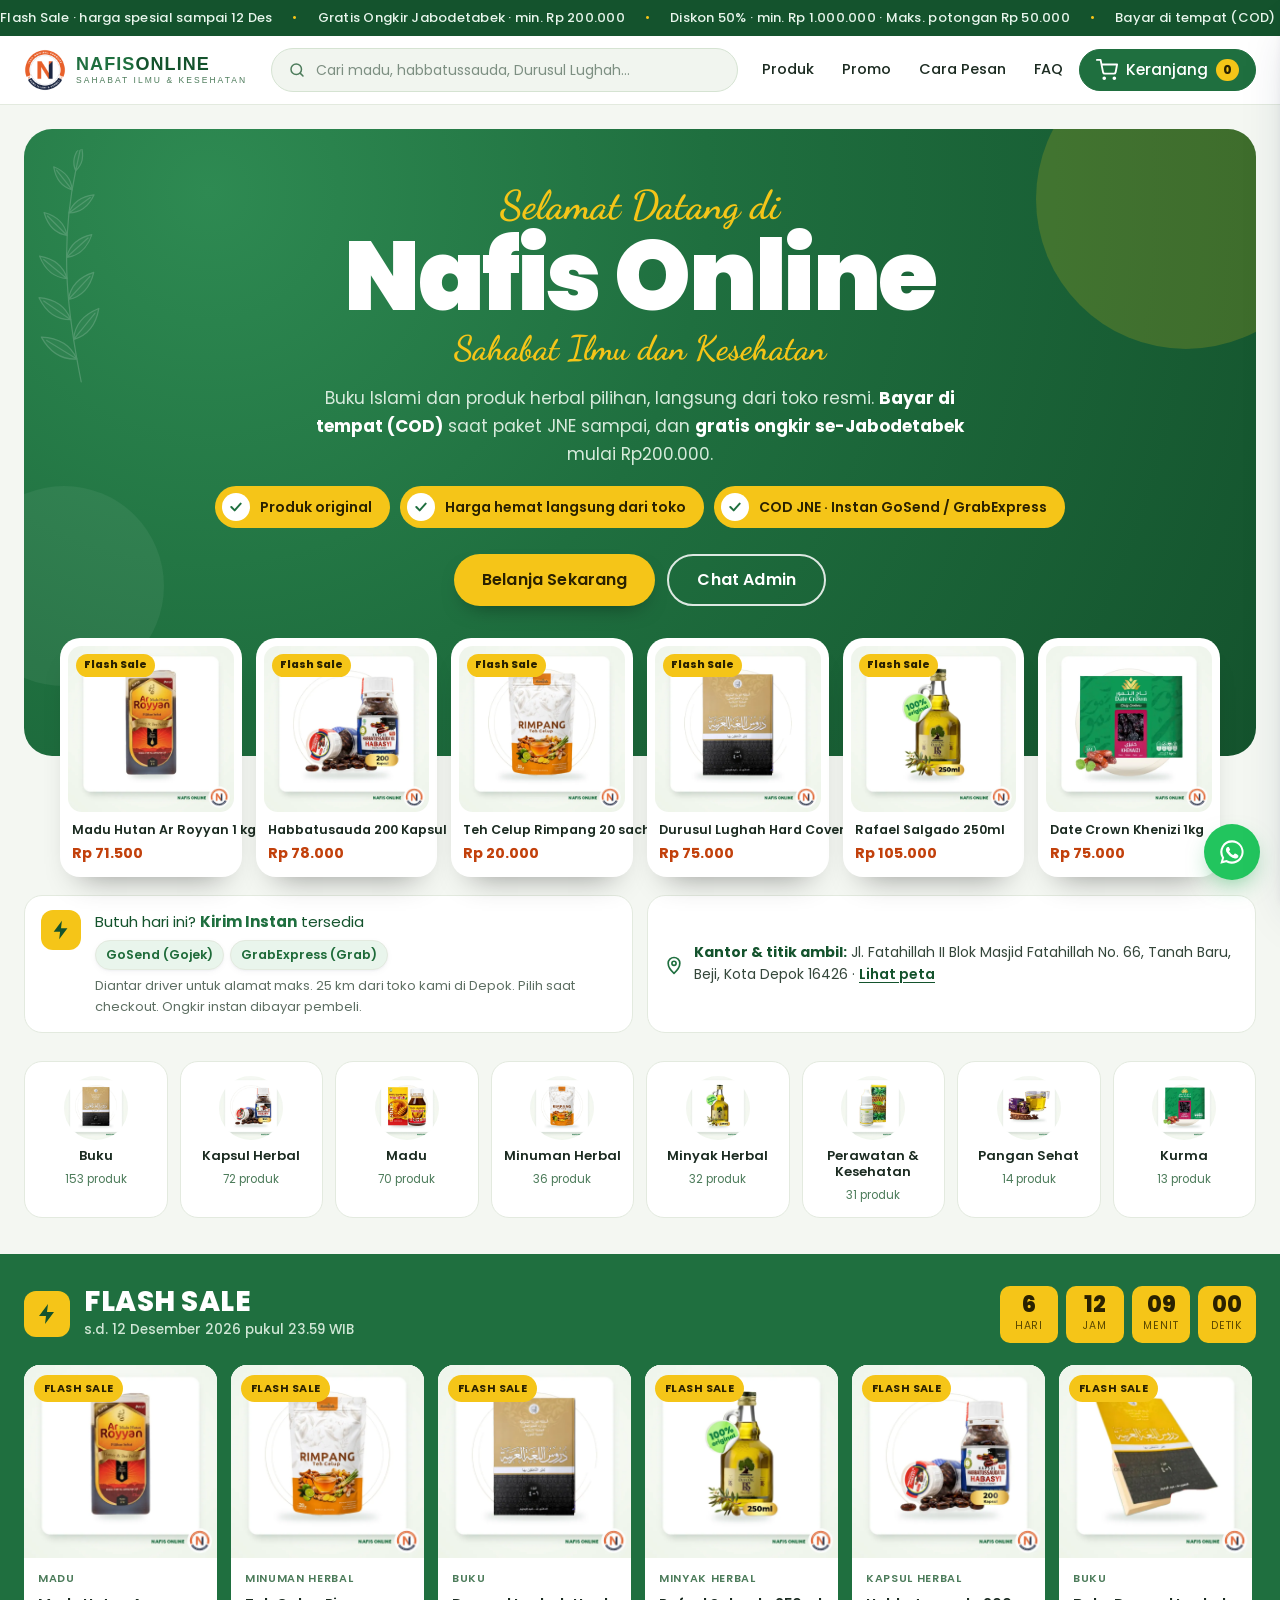
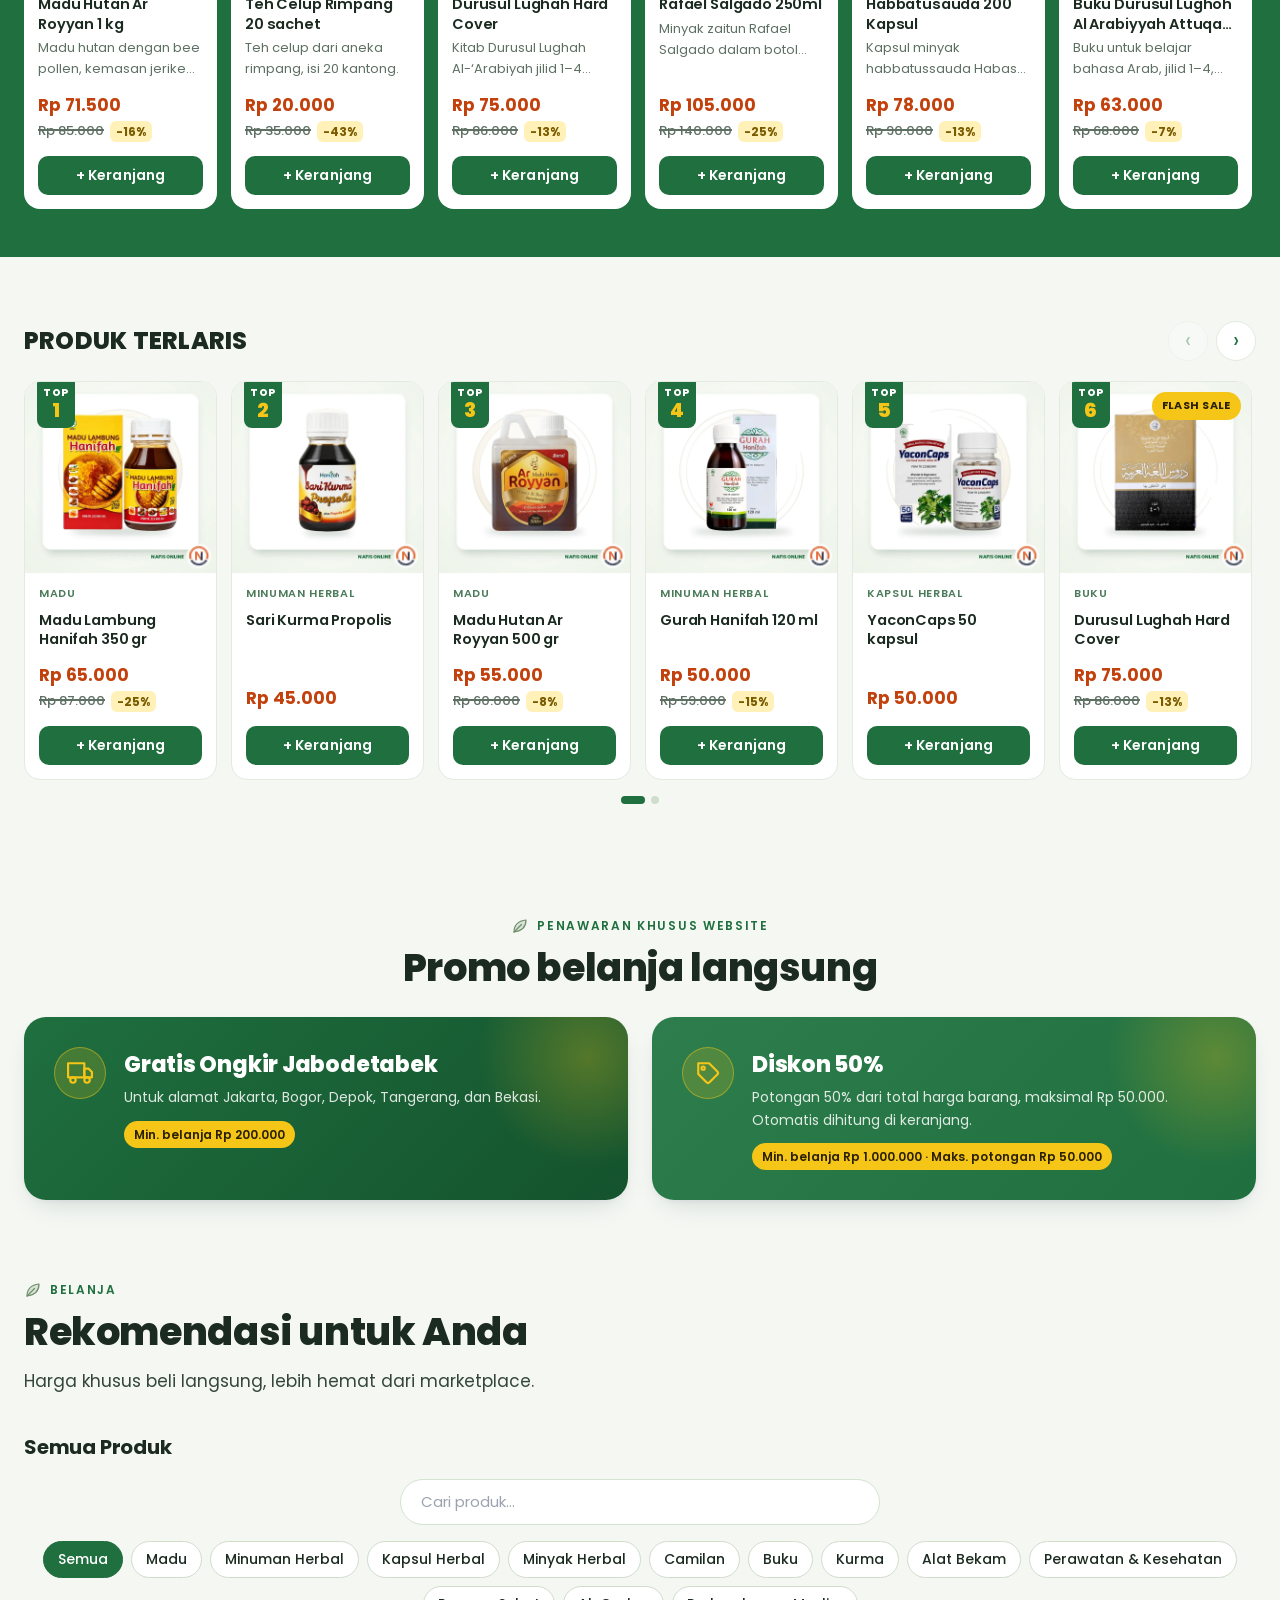
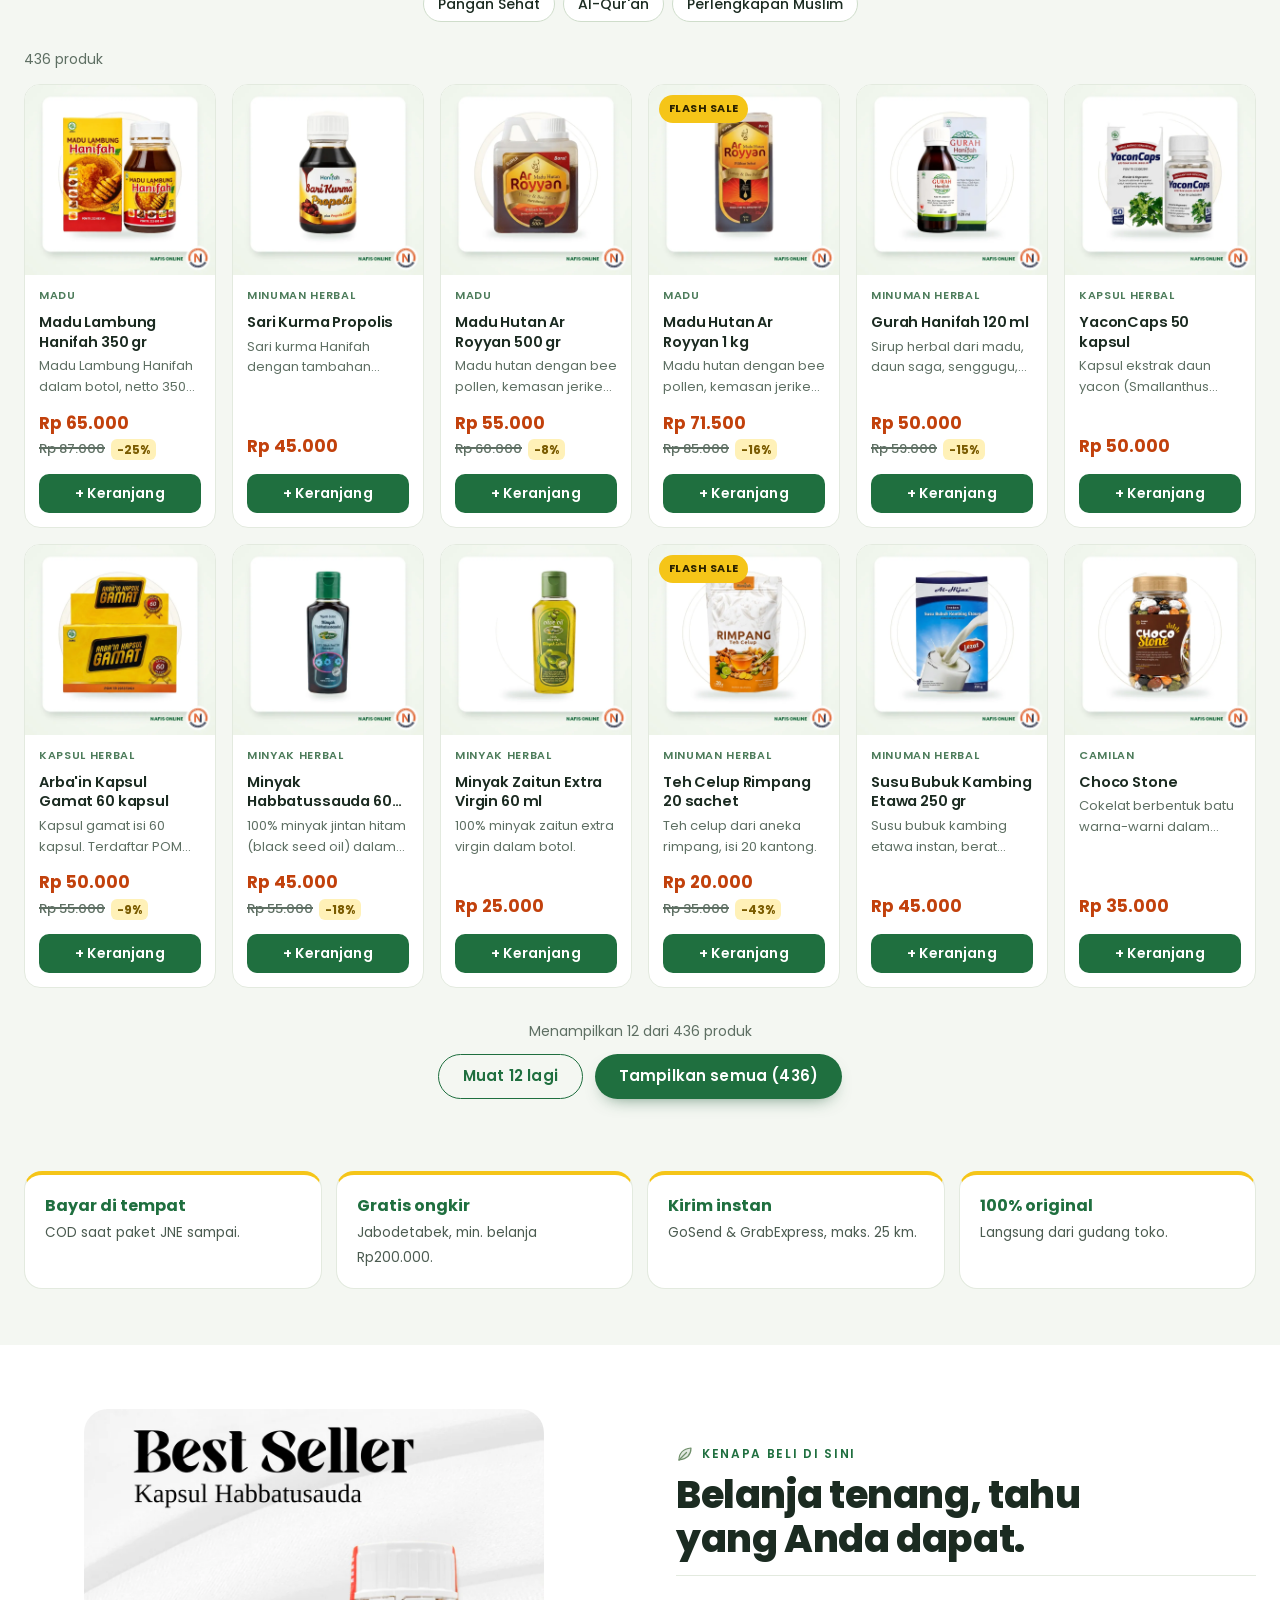
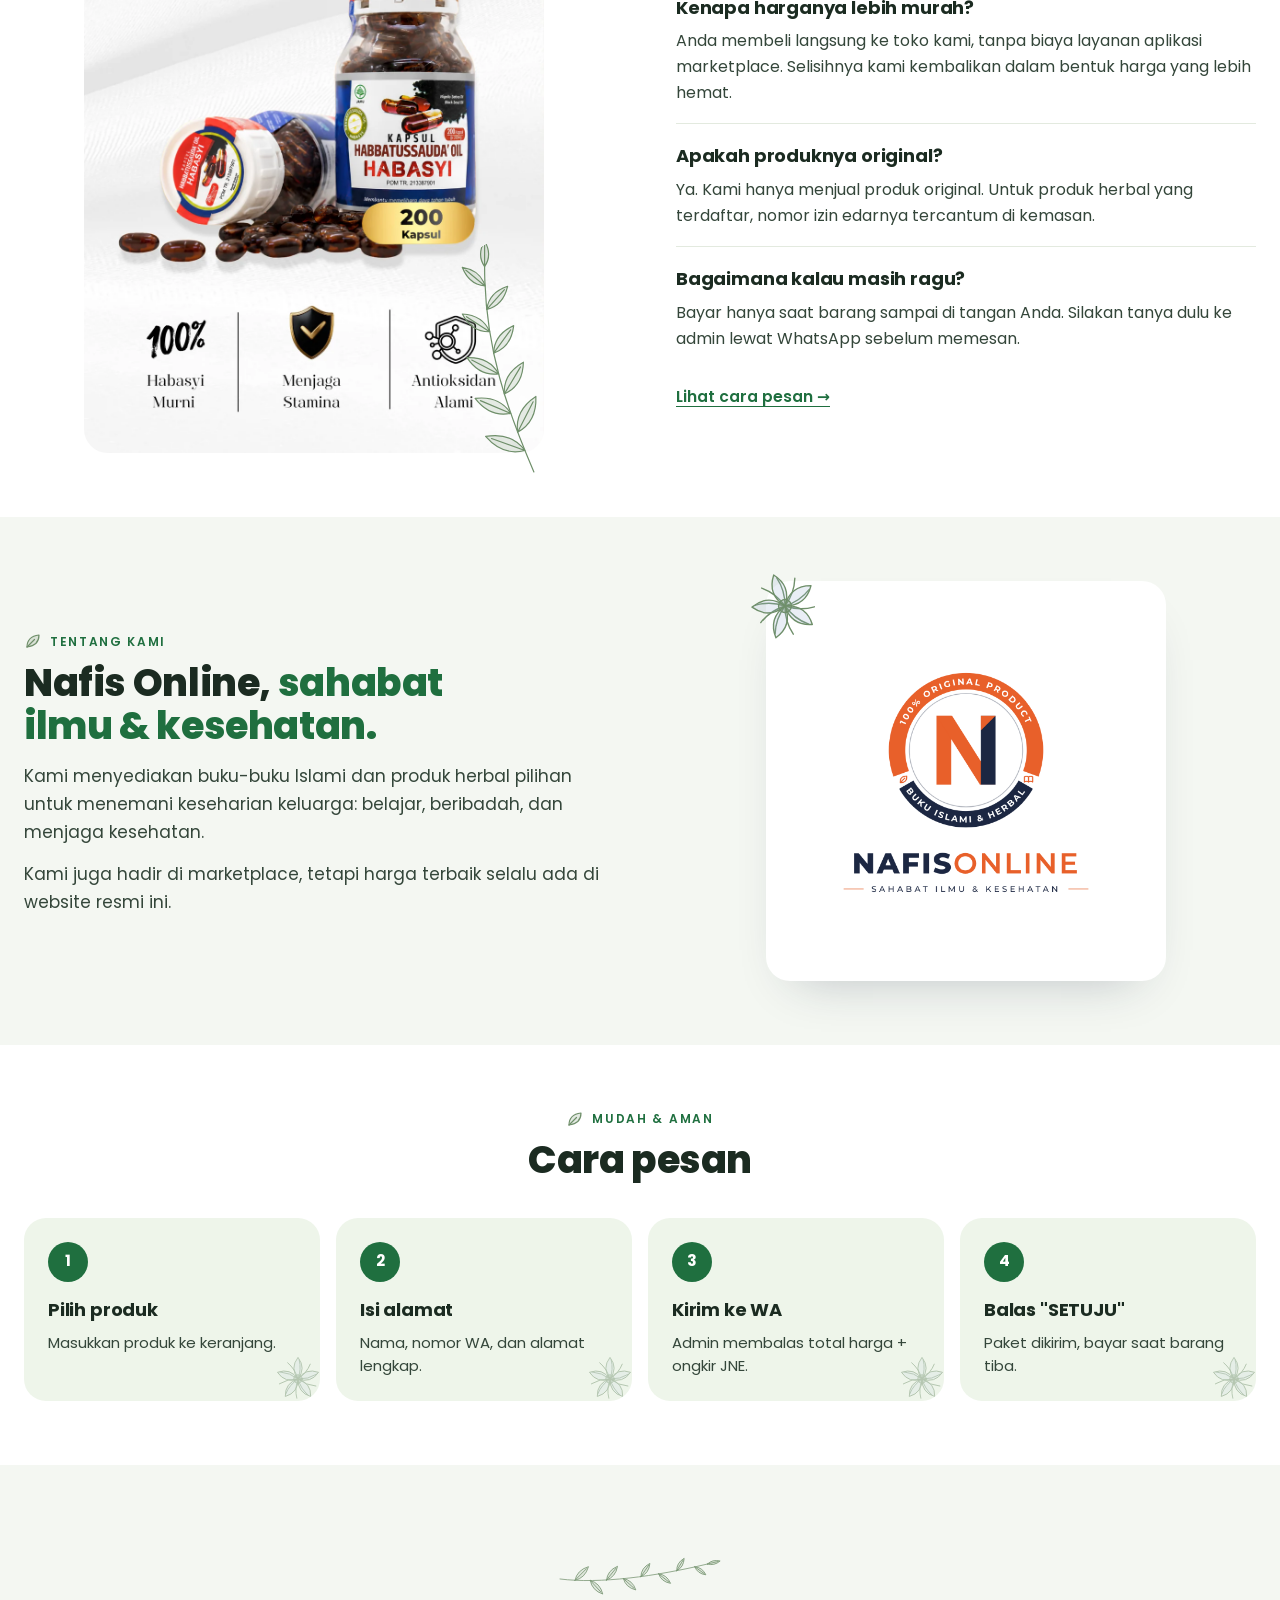
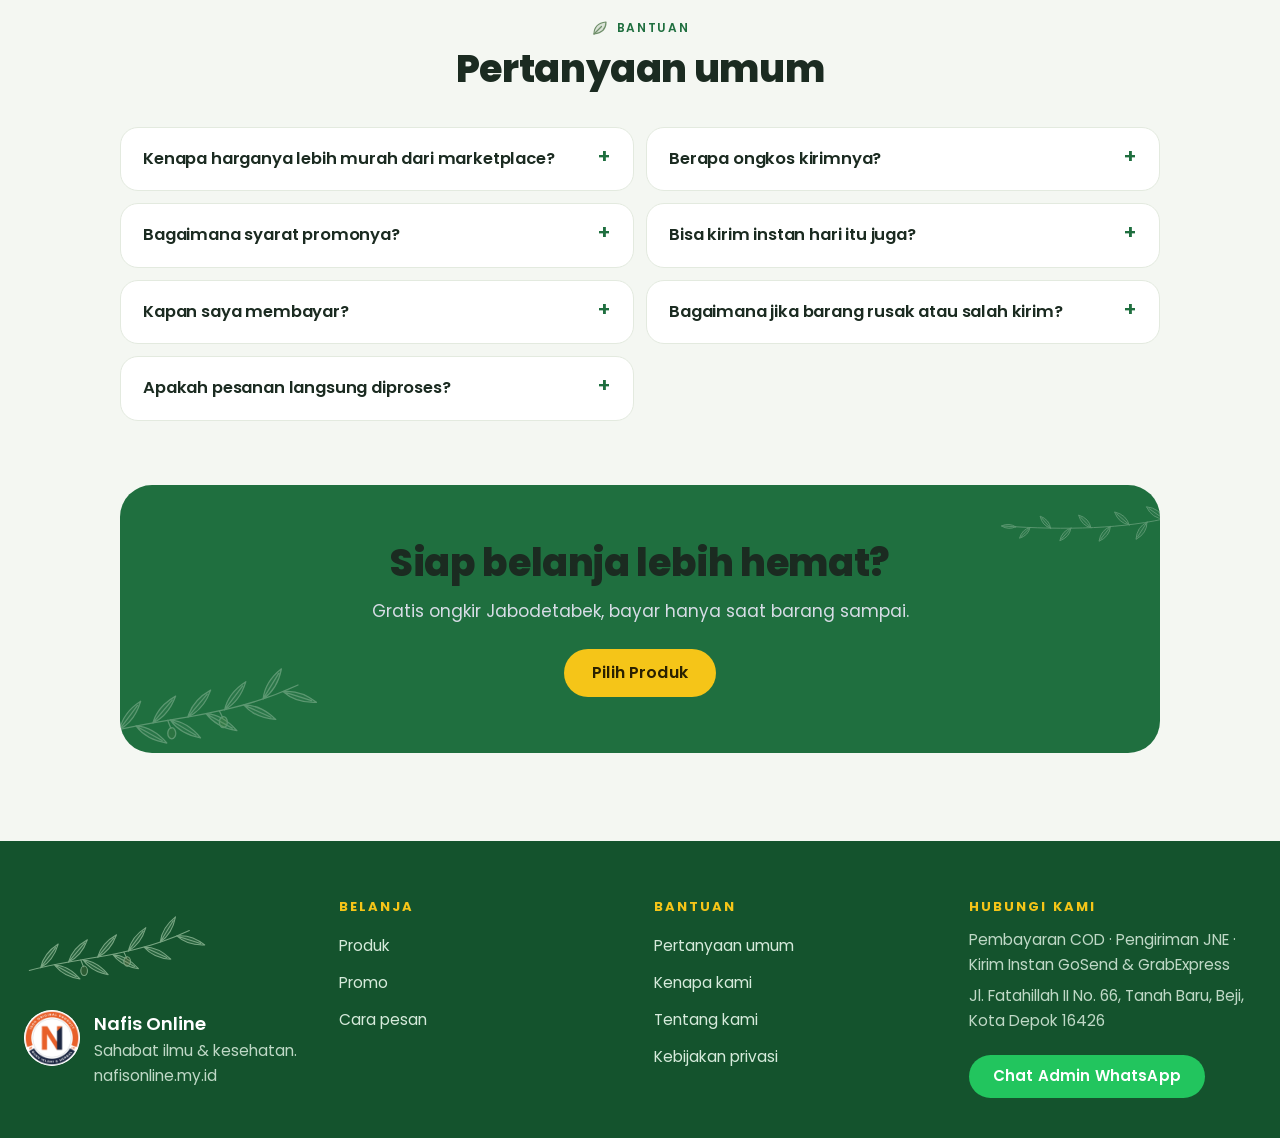
==== commit 1d9220f0: "Checkout lebih cepat + siap ongkir instan otomatis - Form ringkas: Nama, WA, Kelurahan/Kecamatan (ca" ====
--- a/index.html
+++ b/index.html
@@ -13,7 +13,7 @@
   <link rel="stylesheet" href="assets/css/style.css?v=26">
   <link rel="stylesheet" href="assets/css/elegan.css?v=3">
   <link rel="stylesheet" href="assets/css/yuko.css?v=8">
-  <link rel="stylesheet" href="assets/css/hijau.css?v=2">
+  <link rel="stylesheet" href="assets/css/hijau.css?v=3">
   <script src="assets/js/config.js?v=29"></script>
 </head>
 <body class="t-hijau">
@@ -316,13 +316,19 @@
 
     <!-- Langkah 2: form alamat -->
     <form class="drawer-body hidden" id="stepCheckout" novalidate>
-      <label>Nama Lengkap *<input class="input" name="nama" required></label>
-      <label>No. WhatsApp *<input class="input" name="wa" type="tel" inputmode="tel" placeholder="08xxxxxxxxxx" required></label>
-      <label>Alamat Lengkap *<textarea class="input" name="alamat" rows="3" placeholder="Jalan, nomor rumah, RT/RW, kelurahan/desa" required></textarea></label>
+      <p class="saved-buyer hidden" id="savedBuyer"></p>
       <div class="two">
-        <label>Kecamatan *<input class="input" name="kecamatan" required></label>
-        <label>Kota/Kab. *<input class="input" name="kota" required></label>
-      </div>
+        <label>Nama *<input class="input" name="nama" autocomplete="name" required></label>
+        <label>No. WhatsApp *<input class="input" name="wa" type="tel" inputmode="tel" autocomplete="tel" placeholder="08xxxxxxxxxx" required></label>
+      </div>
+      <div class="area-field">
+        <label for="areaInput">Kelurahan / Kecamatan *</label>
+        <input class="input" id="areaInput" name="area" autocomplete="off" spellcheck="false" placeholder="Ketik, mis. Tanah Baru atau Beji" role="combobox" aria-autocomplete="list" aria-expanded="false" aria-controls="areaList" required>
+        <ul class="area-list hidden" id="areaList" role="listbox"></ul>
+        <p class="area-picked hidden" id="areaPicked"></p>
+        <input type="hidden" name="kelurahan"><input type="hidden" name="kecamatan"><input type="hidden" name="kota"><input type="hidden" name="kodepos">
+      </div>
+      <label>Alamat *<textarea class="input" name="alamat" rows="2" autocomplete="street-address" placeholder="Nama jalan, nomor rumah, RT/RW, patokan" required></textarea></label>
       <fieldset class="ship-method hidden" id="shipMethod">
         <legend>Metode Pengiriman *</legend>
         <label class="ship-opt"><input type="radio" name="kirim" value="jne" checked><span><b>JNE Reguler</b><small>Bayar di tempat (COD) · seluruh Indonesia</small></span></label>
@@ -333,10 +339,11 @@
         <button type="button" class="btn btn-ghost btn-block" id="useMyLoc">Gunakan lokasi saya sekarang</button>
         <div class="instant-map" id="instantMap" aria-label="Peta untuk memilih lokasi pengiriman"></div>
         <p class="ship-status" id="instantStatus" aria-live="polite">Belum ada titik lokasi.</p>
+        <div class="rate-list hidden" id="rateList" role="radiogroup" aria-label="Pilih kurir instan"></div>
       </div>
       <p class="ship-status hidden" id="shipStatus"></p>
-      <label>Kode Pos *<input class="input" name="kodepos" inputmode="numeric" maxlength="5" required></label>
-      <label>Catatan (opsional)<textarea class="input" name="catatan" rows="2"></textarea></label>
+      <details class="note-toggle"><summary>+ Tambah catatan (opsional)</summary><textarea class="input" name="catatan" rows="2" aria-label="Catatan untuk admin"></textarea></details>
+      <label class="remember"><input type="checkbox" id="rememberMe" checked> Simpan data saya di HP ini untuk belanja berikutnya</label>
       <p class="note" id="checkoutNote">Pembayaran <b>COD</b>. Admin akan membalas rincian total (barang + ongkir JNE). Pesanan diproses setelah Anda membalas <b>SETUJU</b>.</p>
       <p class="error hidden" id="formError"></p>
       <button type="submit" class="btn btn-wa btn-block">Kirim Pesanan ke WhatsApp</button>
@@ -369,6 +376,7 @@
         <div id="pmPrice"></div>
         <p class="pm-desc" id="pmDesc"></p>
         <div class="card-action pm-action" id="pmAction"></div>
+        <button type="button" class="btn btn-buy btn-block" id="pmBuy">Beli Sekarang</button>
         <a class="pm-ask" id="pmAsk" target="_blank" rel="noopener">Tanya produk ini via WhatsApp</a>
       </div>
     </div>
@@ -376,6 +384,6 @@
 
   <div class="toast" id="toast"></div>
 
-  <script src="assets/js/app.js?v=34"></script>
+  <script src="assets/js/app.js?v=35"></script>
   </body>
 </html>
--- a/assets/css/hijau.css
+++ b/assets/css/hijau.css
@@ -286,3 +286,35 @@
   .hb-shelf::-webkit-scrollbar{display:none}
   .hb-item{flex:0 0 132px;scroll-snap-align:start}
 }
+
+/* ===== Checkout ringkas ===== */
+.area-field{position:relative;margin-bottom:14px}
+#stepCheckout .area-field>label{margin-bottom:6px}
+.area-list{position:absolute;left:0;right:0;top:calc(100% - 2px);z-index:30;list-style:none;margin:0;padding:6px;background:#fff;border:1.5px solid var(--g);border-radius:0 0 14px 14px;box-shadow:0 18px 30px -18px rgba(20,83,45,.5);max-height:300px;overflow:auto}
+.area-list li{padding:9px 10px;border-radius:10px;cursor:pointer;line-height:1.3}
+.area-list li b{display:block;font-size:14px;font-weight:600;color:var(--g-ink)}
+.area-list li small{font-size:12.5px;color:var(--muted)}
+.area-list li:hover,.area-list li.on{background:var(--g-soft)}
+.area-picked{margin:6px 0 0;font-size:13px;font-weight:500;color:var(--g)}
+.saved-buyer{display:flex;flex-wrap:wrap;align-items:center;gap:4px 10px;margin:0 0 14px;padding:10px 12px;border-radius:12px;background:var(--g-soft);color:var(--g-dark);font-size:13.5px}
+.saved-buyer button{background:none;border:0;padding:0;font:inherit;font-weight:600;color:var(--price);text-decoration:underline;cursor:pointer}
+.note-toggle{margin:0 0 12px}
+.note-toggle summary{cursor:pointer;font-size:14px;font-weight:600;color:var(--g);list-style:none;padding:4px 0}
+.note-toggle summary::-webkit-details-marker{display:none}
+.note-toggle textarea{margin-top:8px}
+#stepCheckout label.remember{display:flex;align-items:center;gap:10px;font-size:13.5px;font-weight:400;color:var(--text)}
+.remember input{width:18px;height:18px;accent-color:var(--g);flex:none}
+.t-hijau .btn-buy{margin-top:10px;background:var(--y);color:var(--y-ink);font-weight:700;border-radius:12px}
+.t-hijau .btn-buy:hover{background:#FFD43B}
+.btn-buy[hidden]{display:none}
+.rate-list{display:flex;flex-direction:column;gap:8px;margin-top:10px}
+.rate-opt{display:flex!important;align-items:center;gap:10px;margin:0!important;padding:10px 12px;border:1.5px solid var(--g-line);border-radius:12px;background:#fff;cursor:pointer}
+.rate-opt:has(input:checked){border-color:var(--g);background:var(--g-soft)}
+.rate-opt input{accent-color:var(--g);width:18px;height:18px;flex:none}
+.rate-opt span{flex:1;min-width:0;display:flex;flex-direction:column;line-height:1.3}
+.rate-opt b{font-size:14px;color:var(--g-ink)}
+.rate-opt small{font-size:12px;color:var(--muted)}
+.rate-opt em{font-style:normal;font-weight:700;color:var(--price);white-space:nowrap}
+.rate-msg{margin:2px 0 0;font-size:13px;color:var(--text)}
+.rate-msg b{color:var(--g-dark)}
+@media (max-width:420px){#stepCheckout .two{grid-template-columns:1fr;gap:0}}
